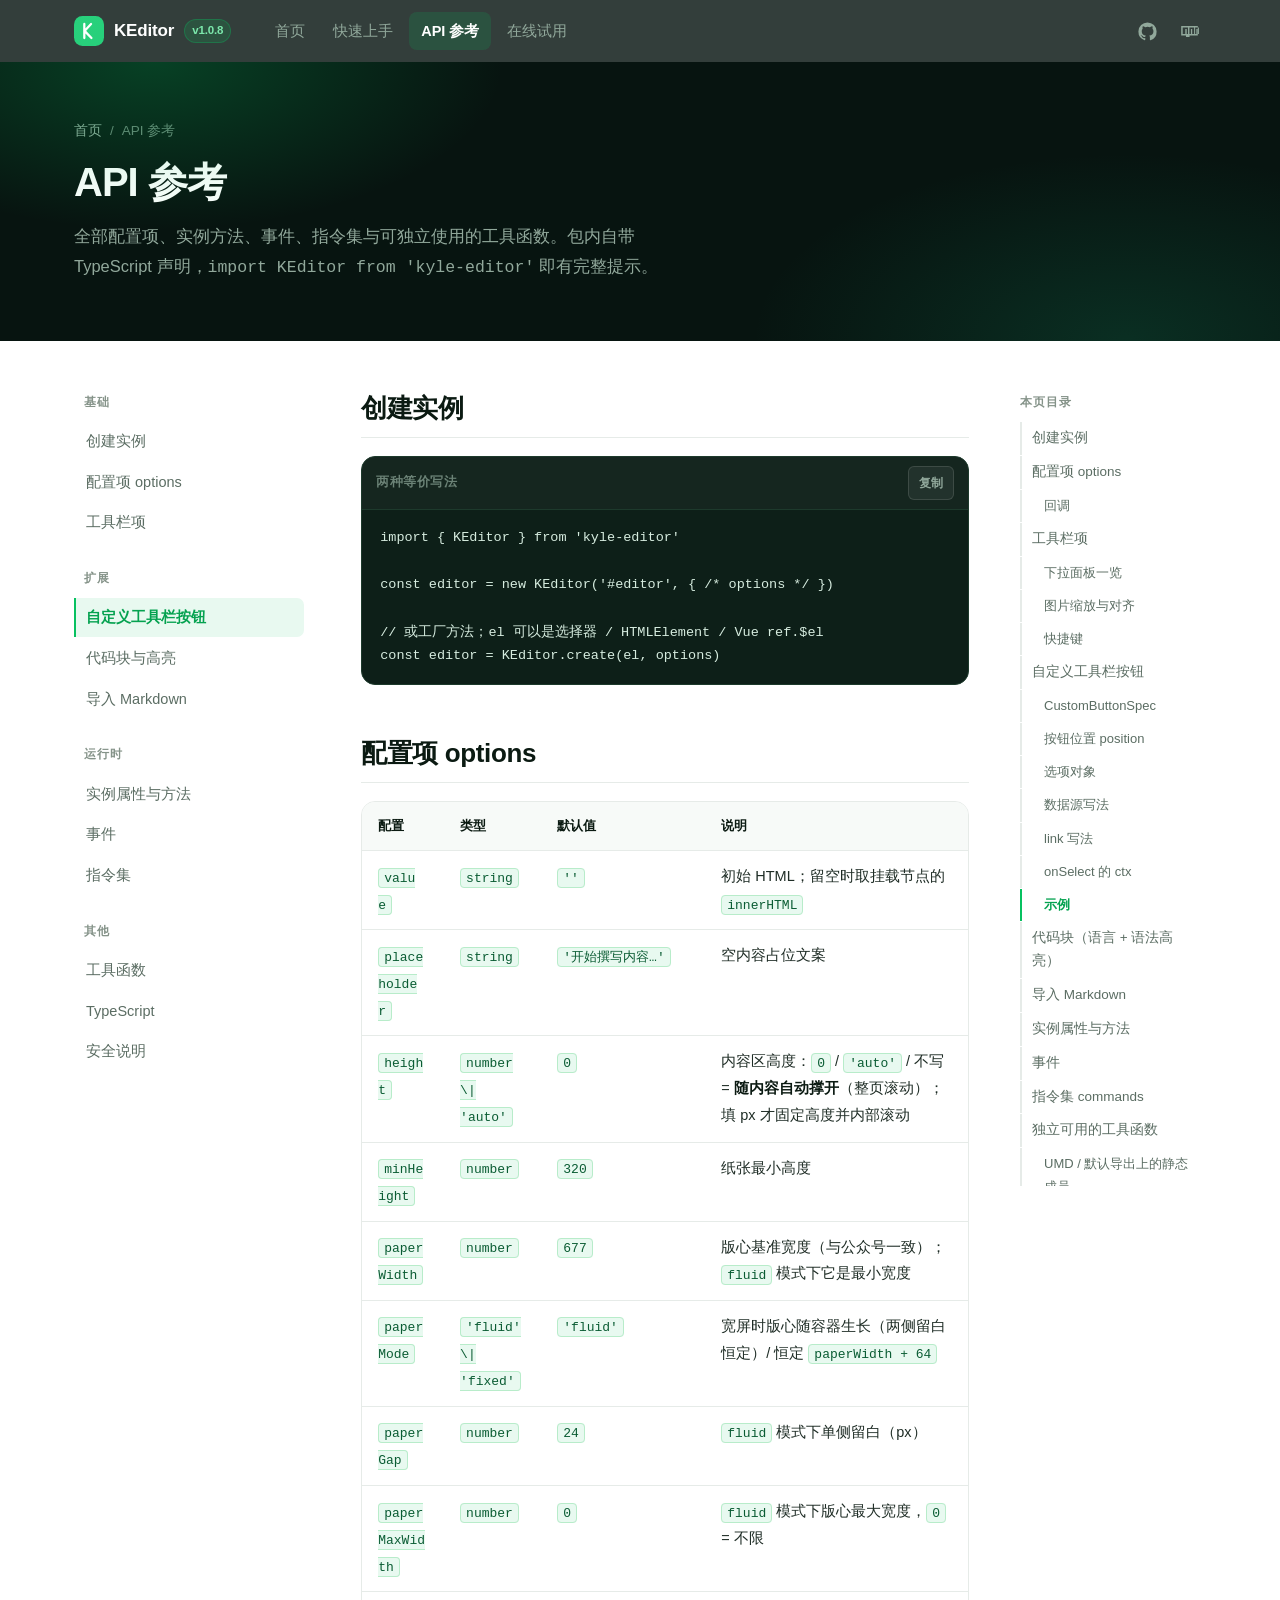
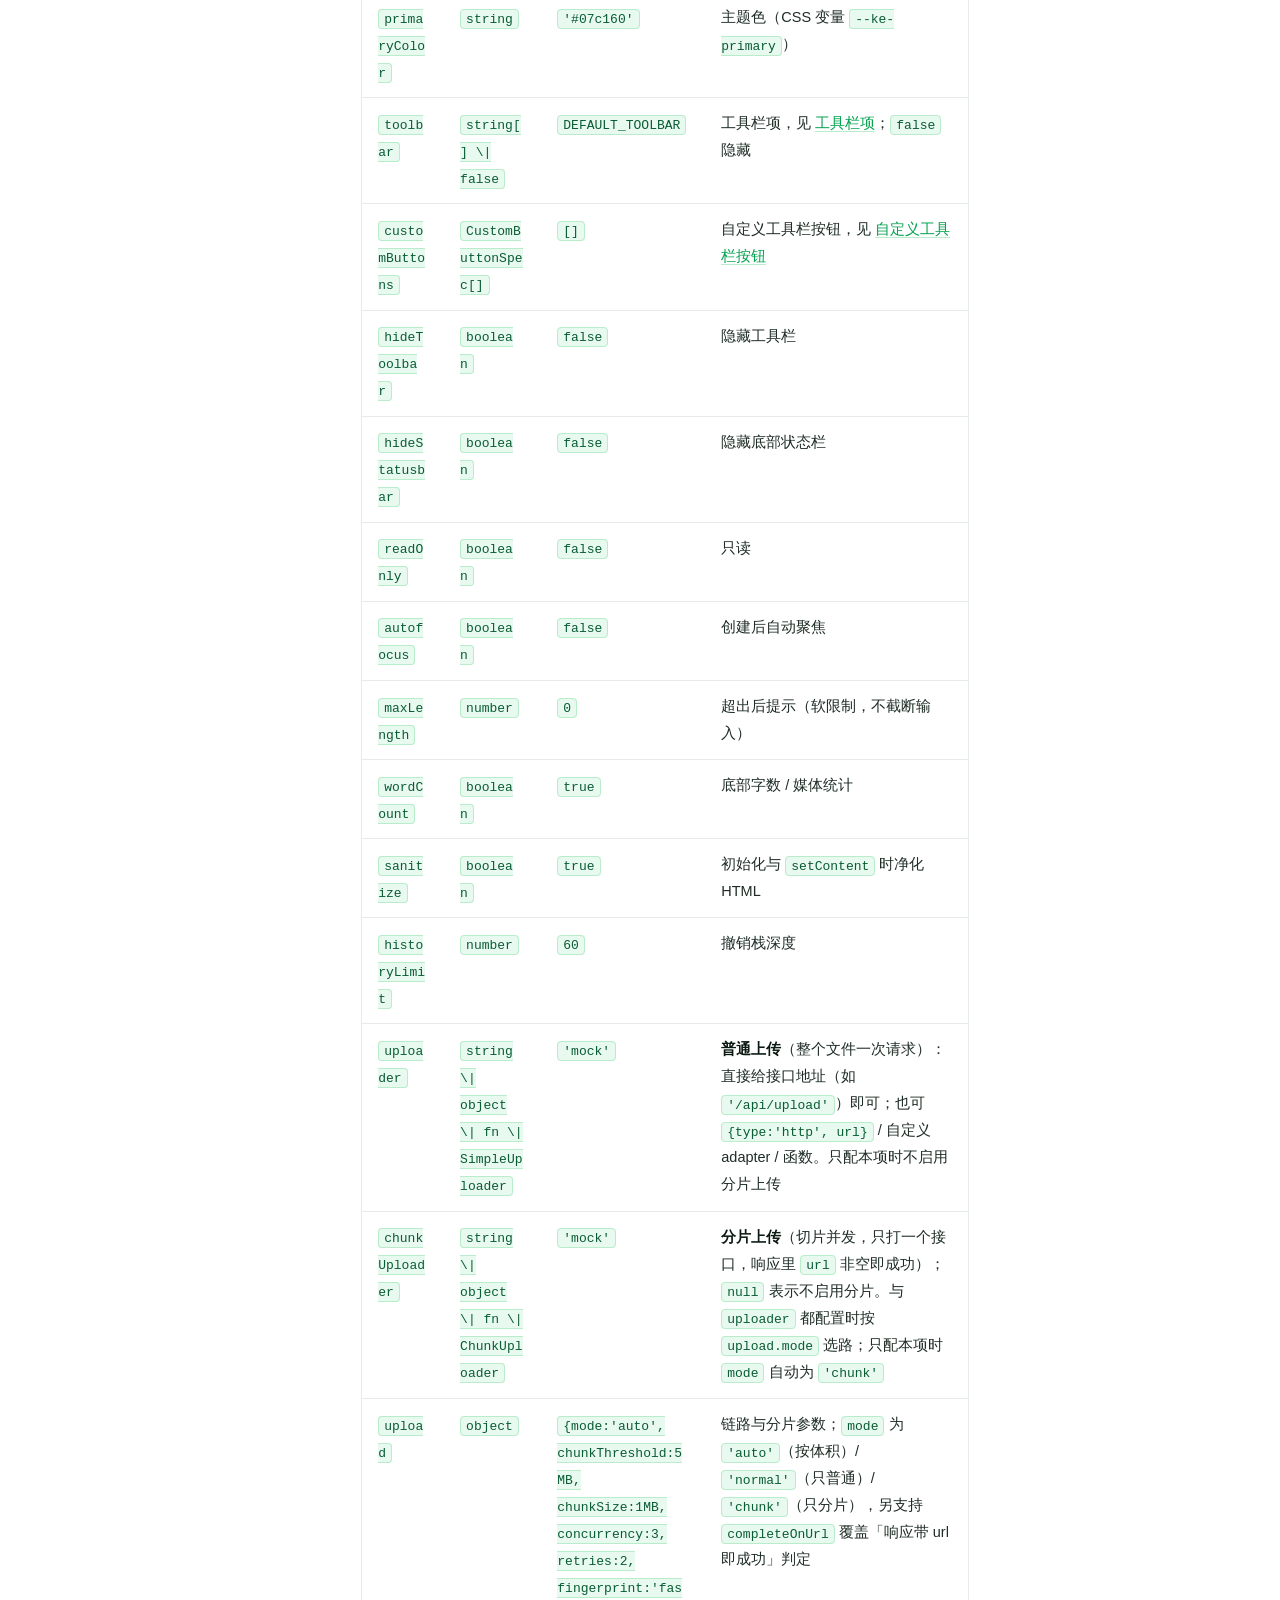
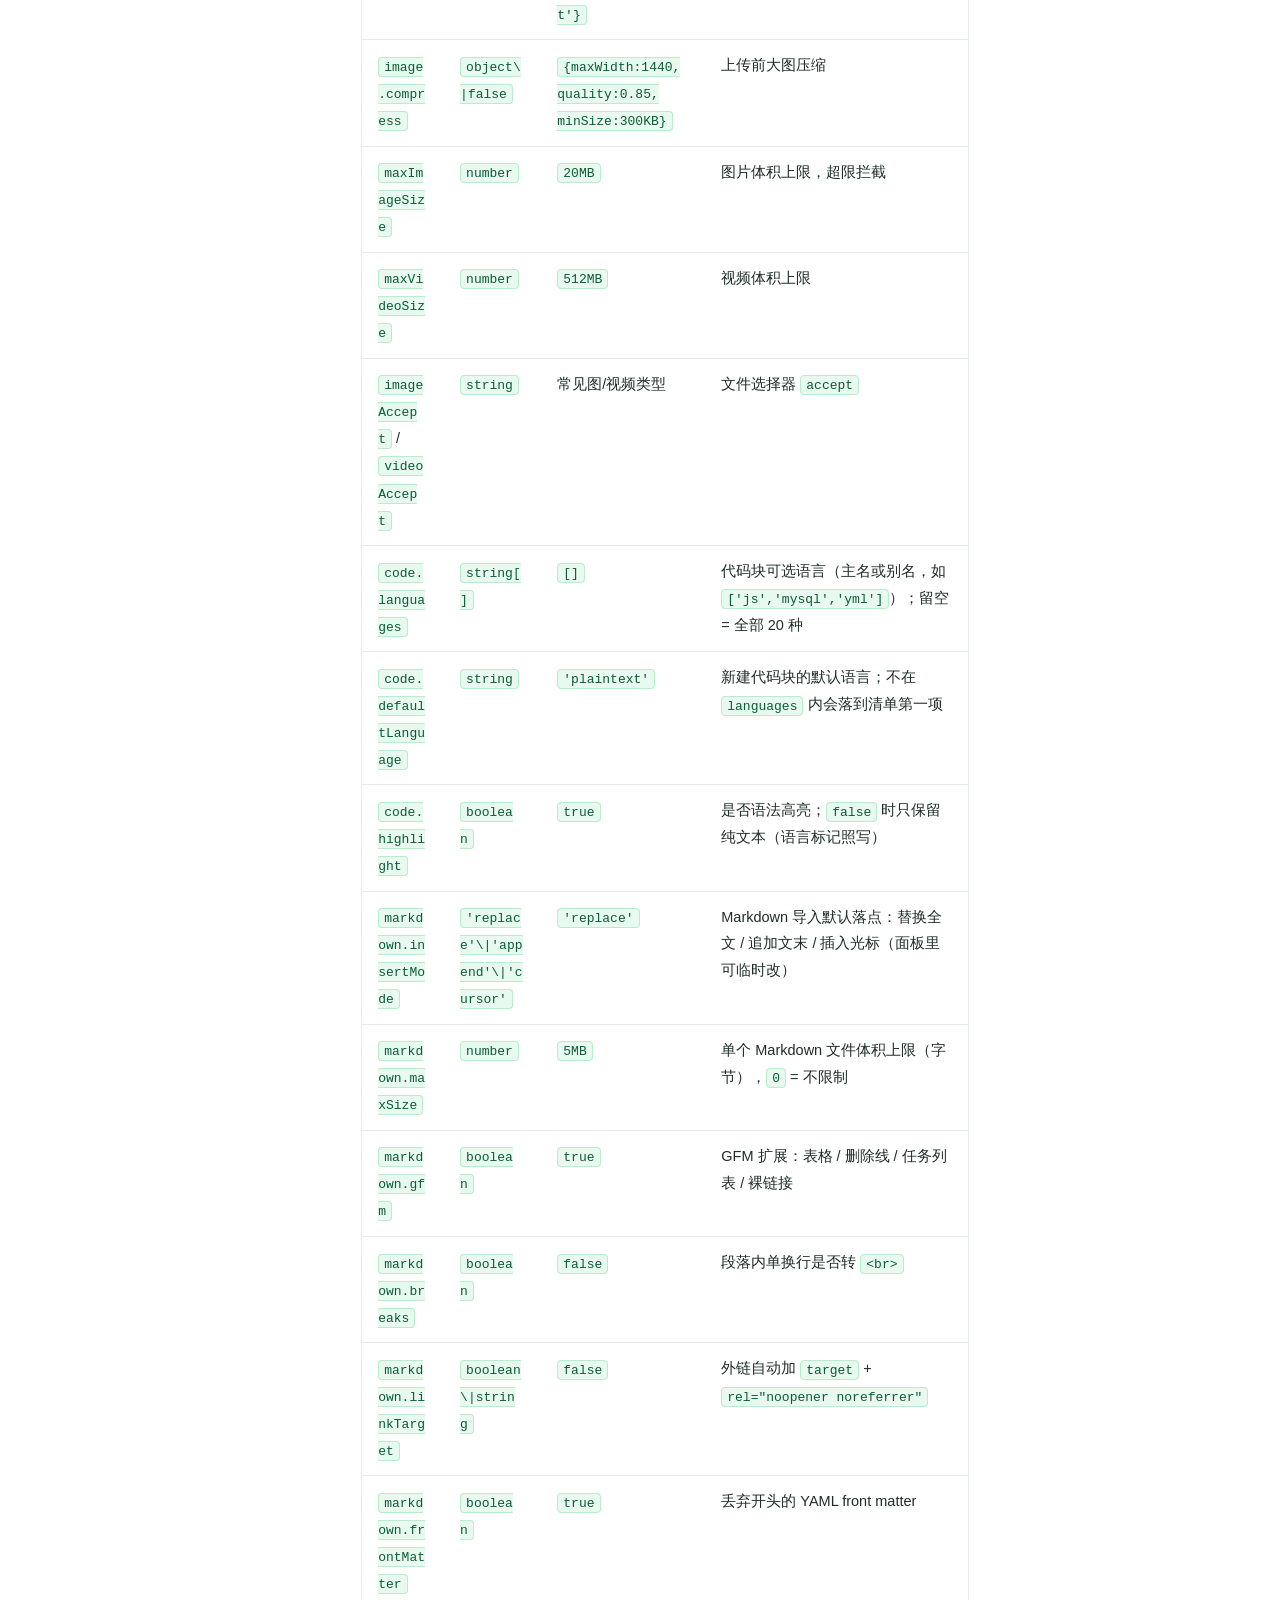
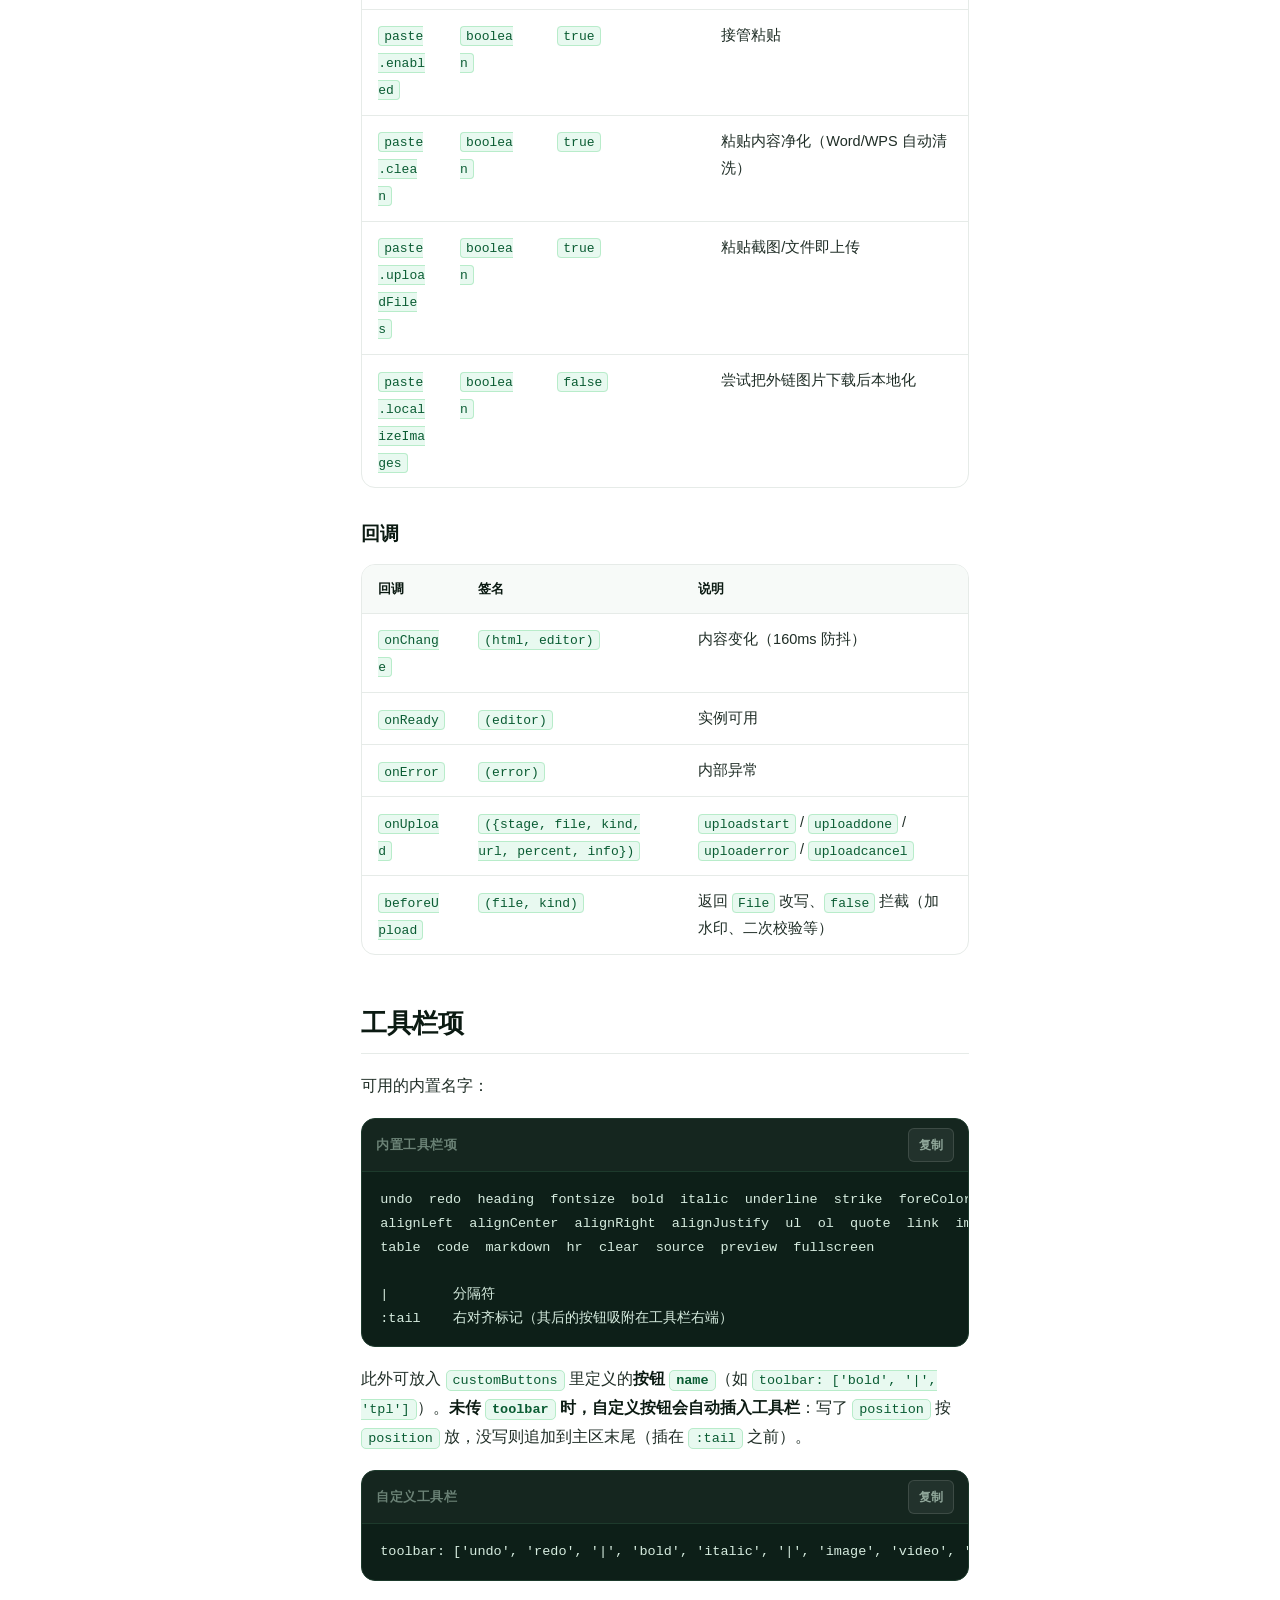
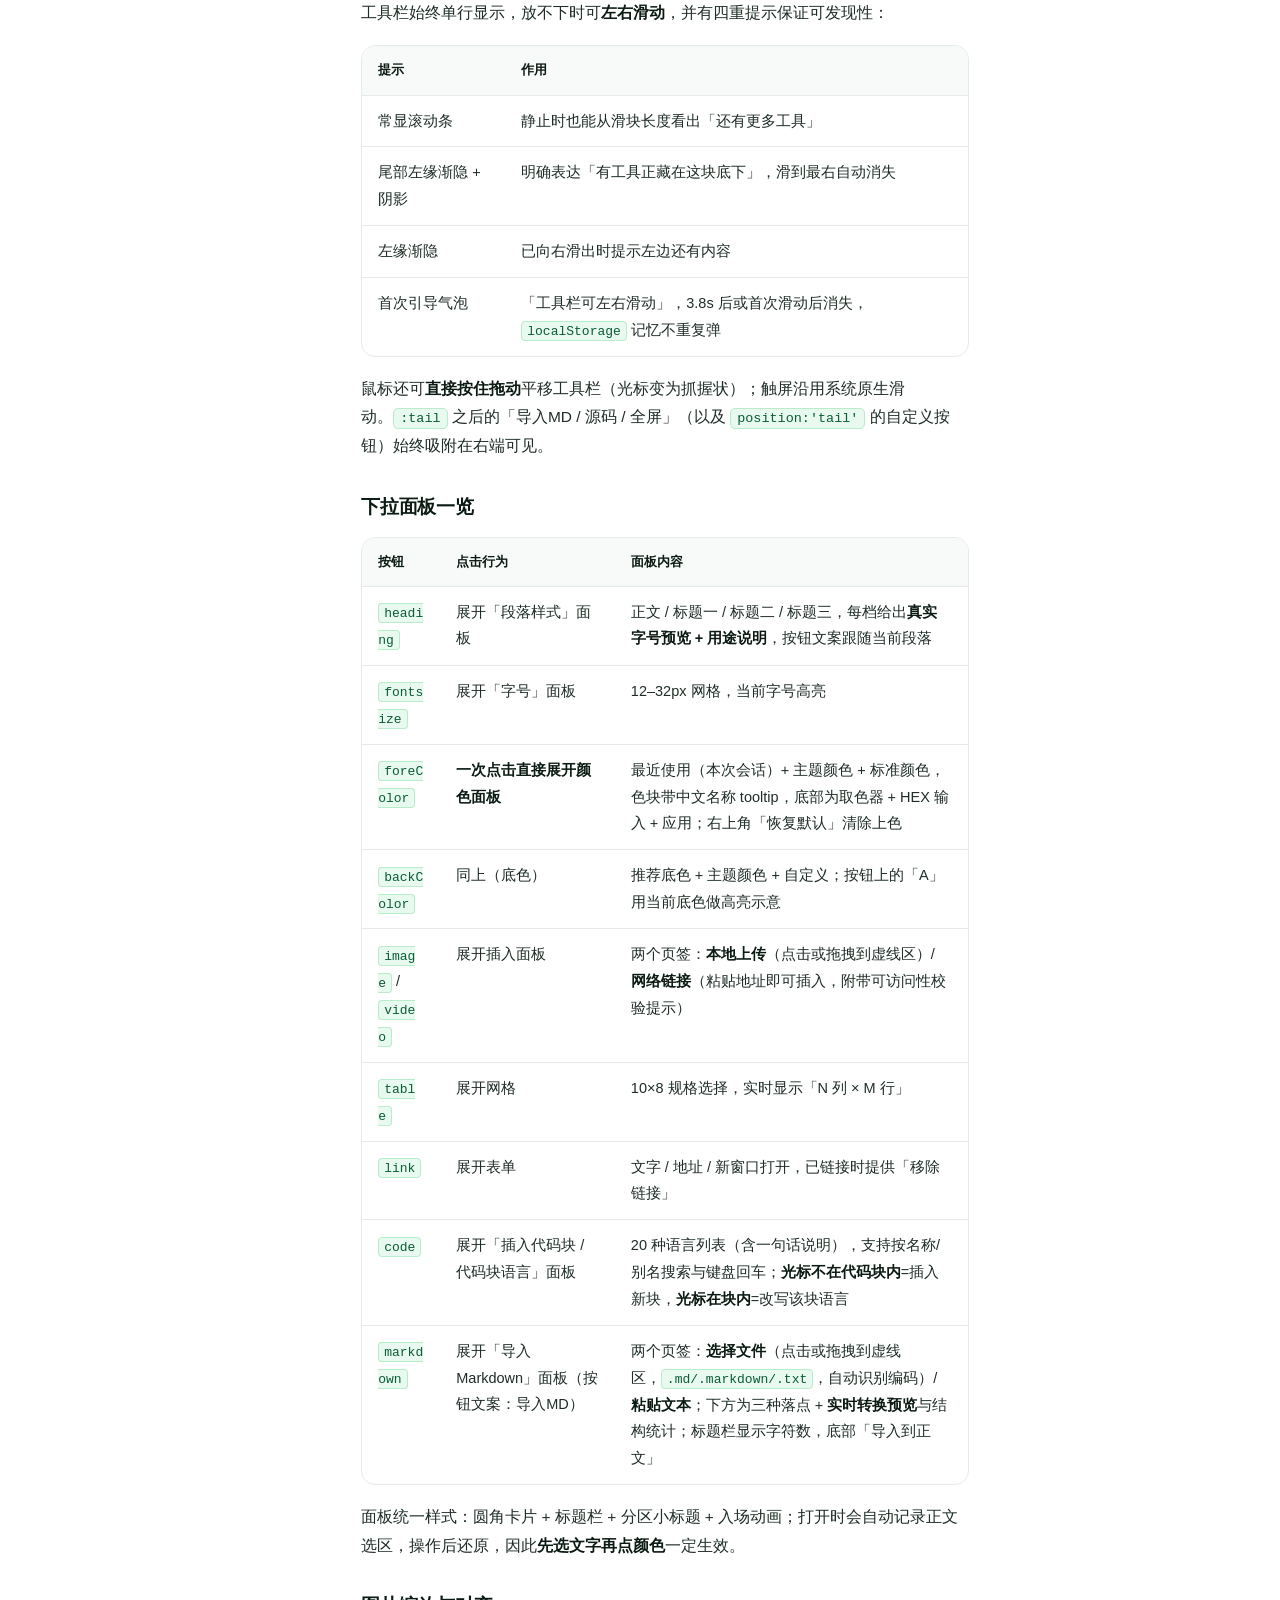
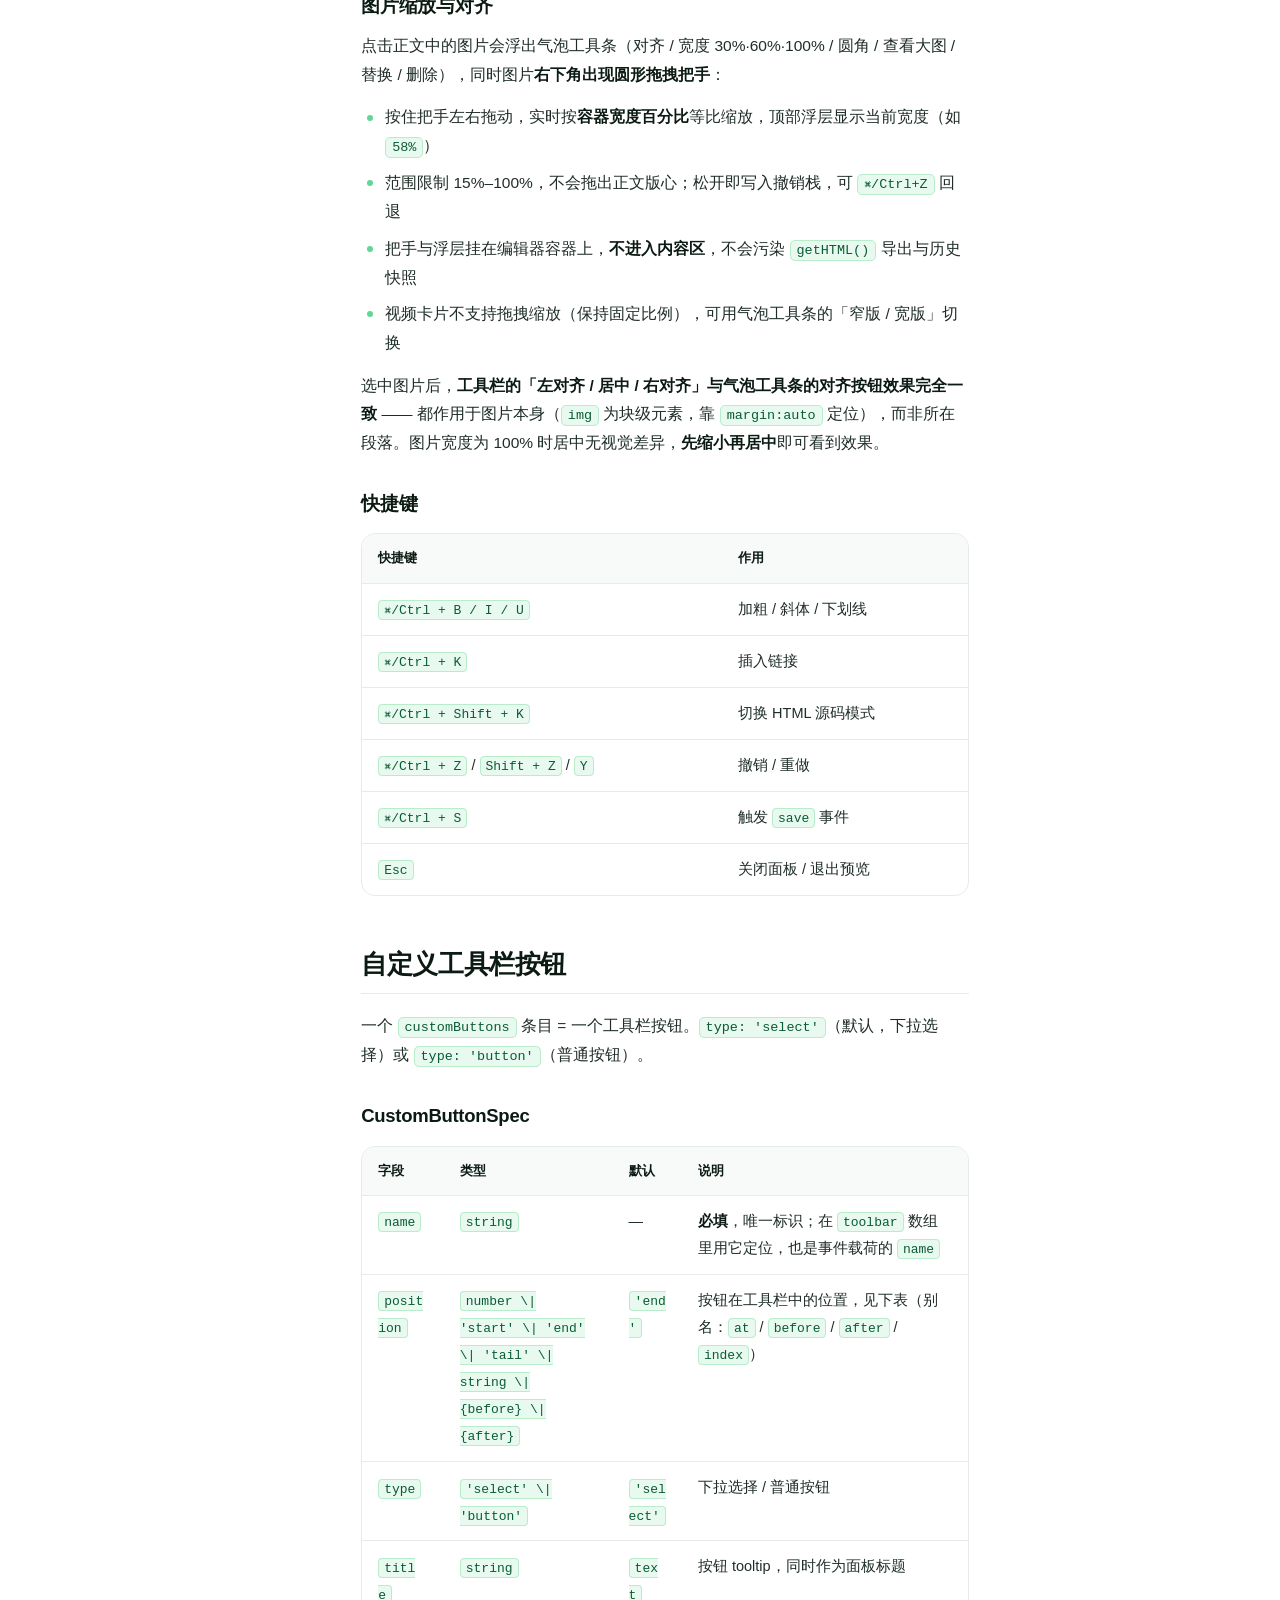
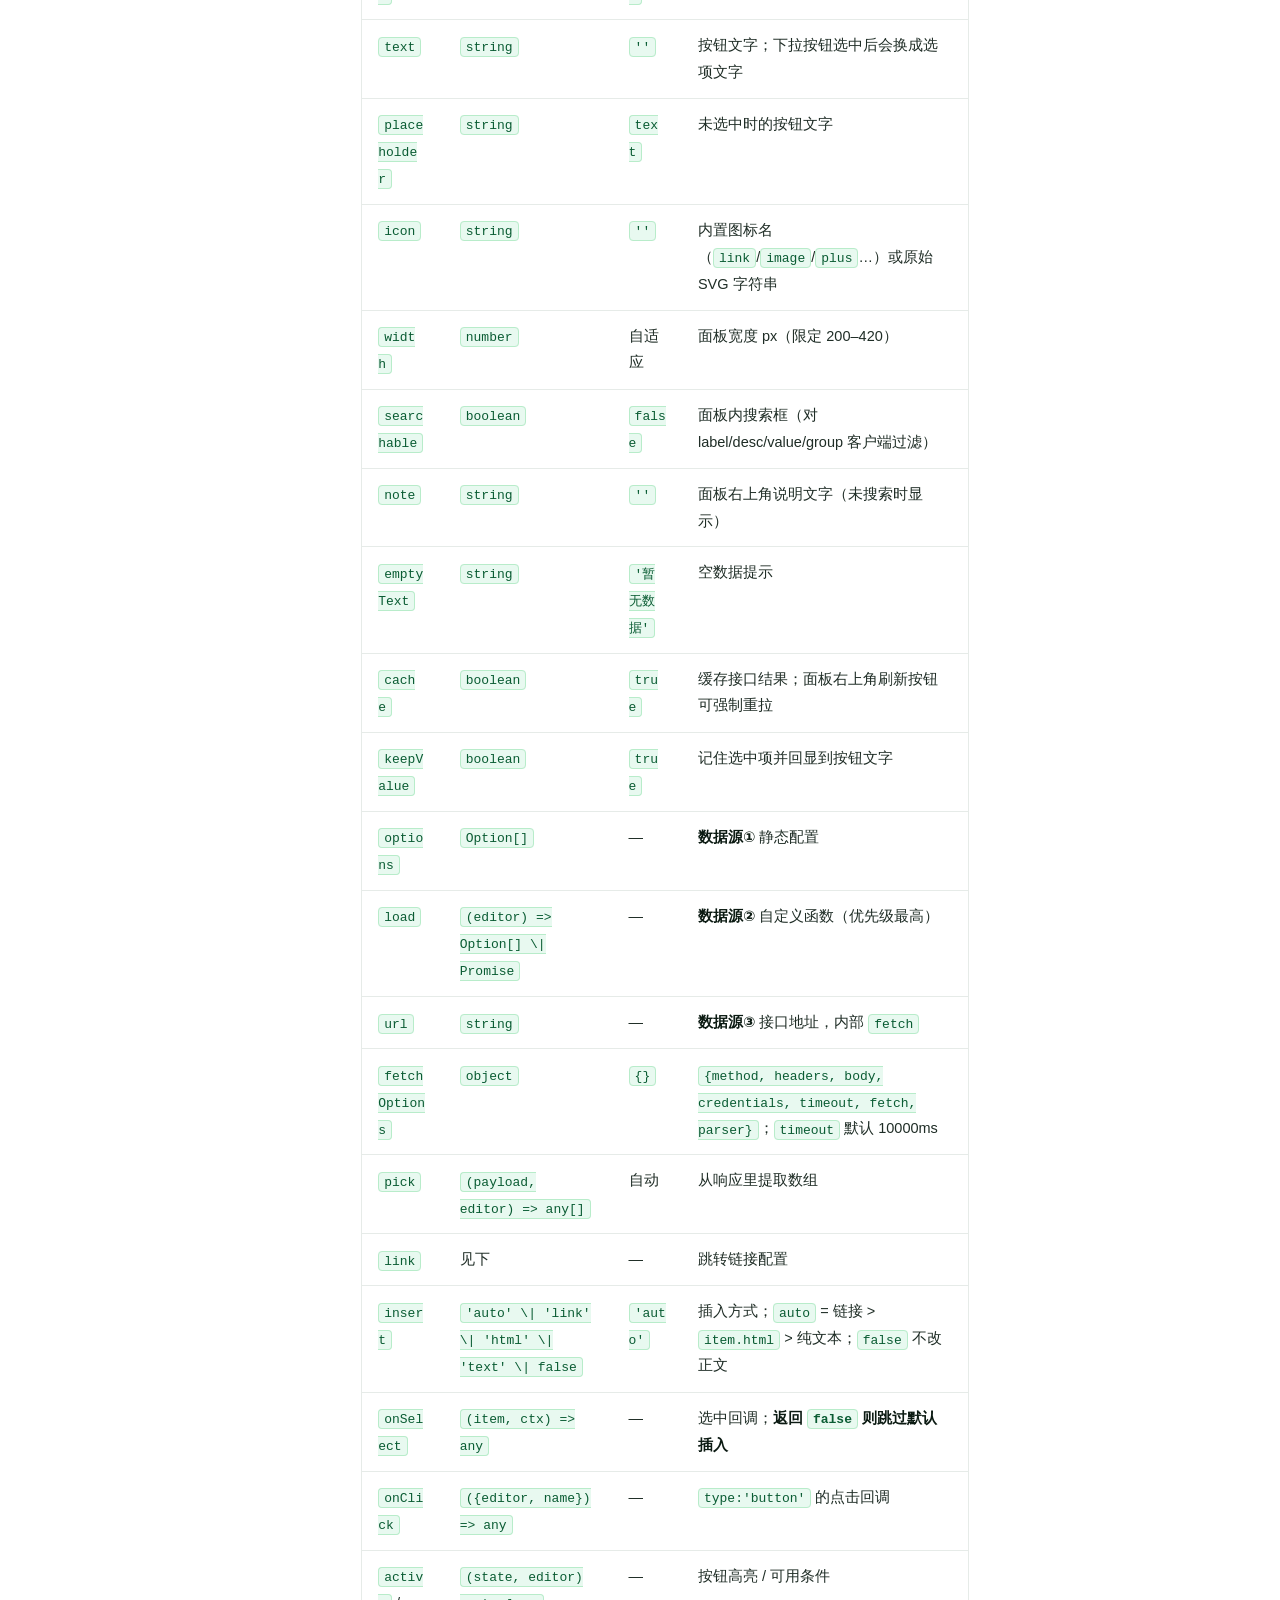
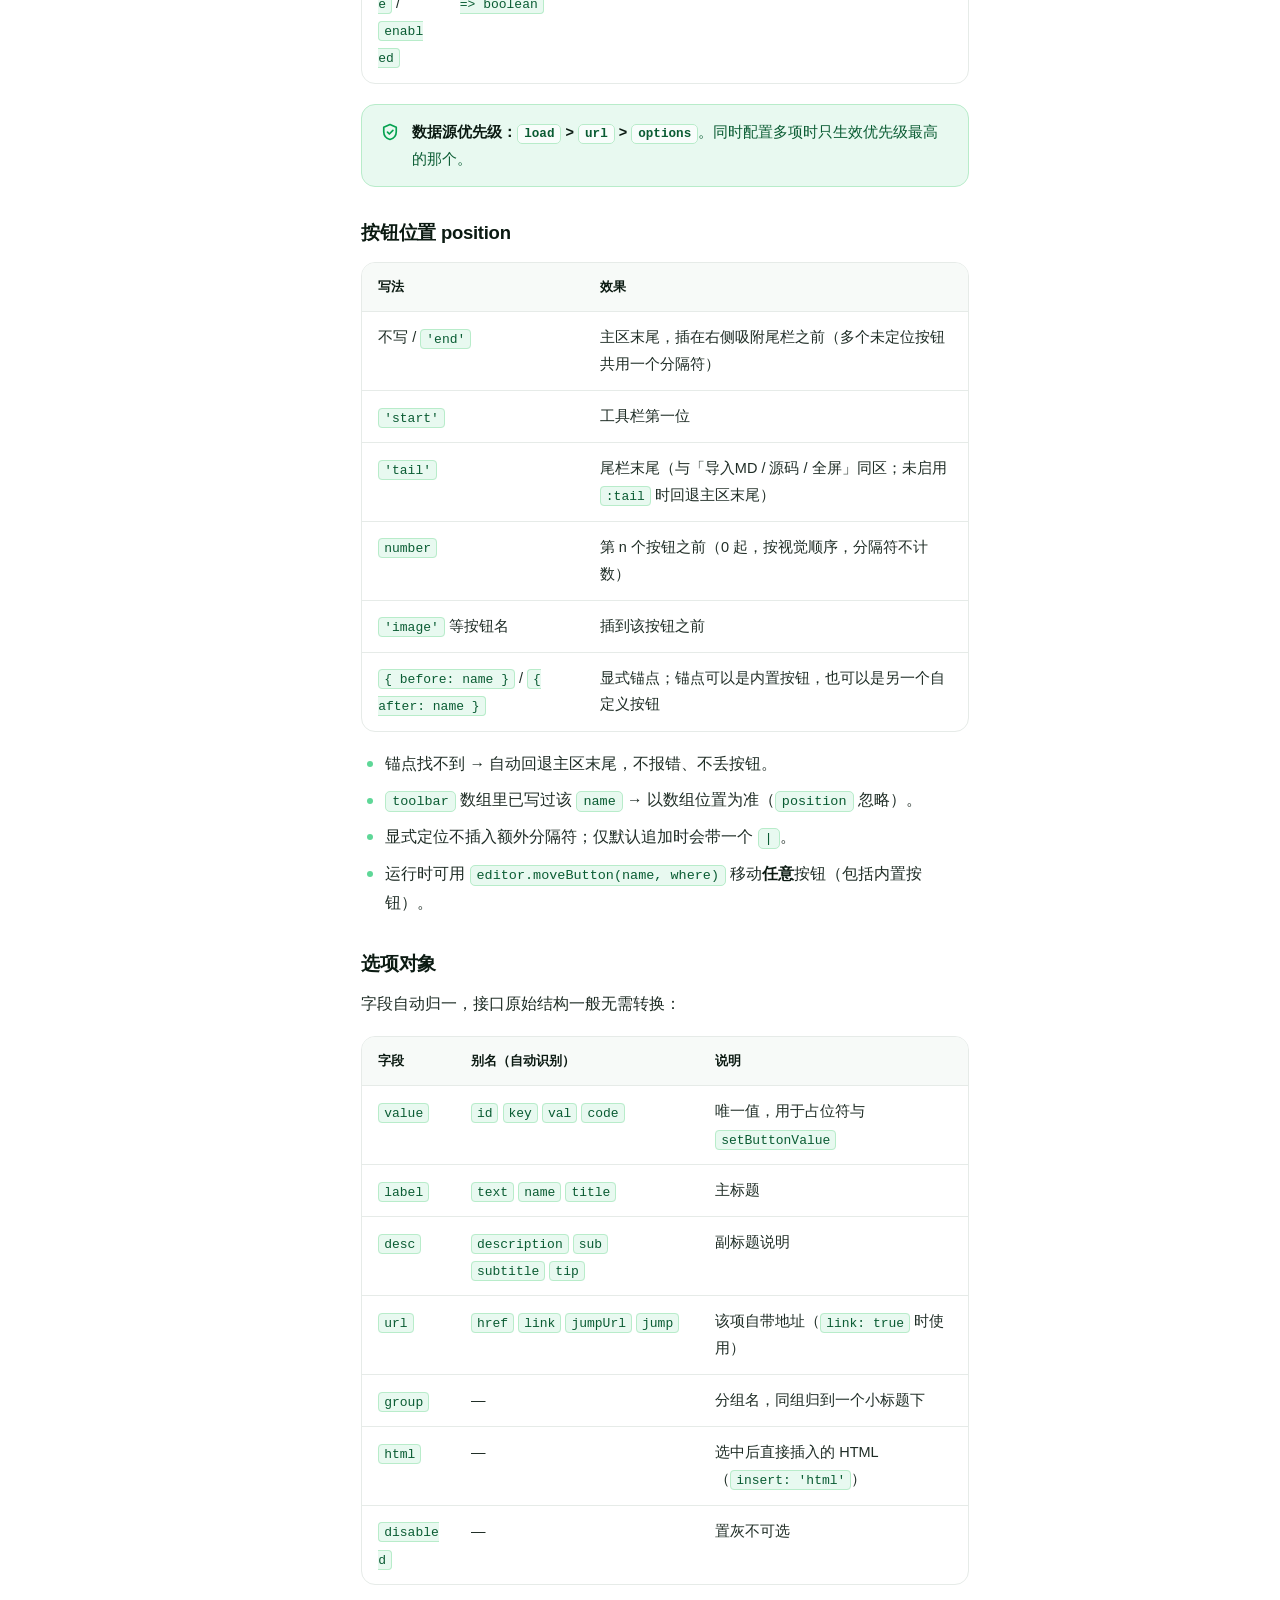
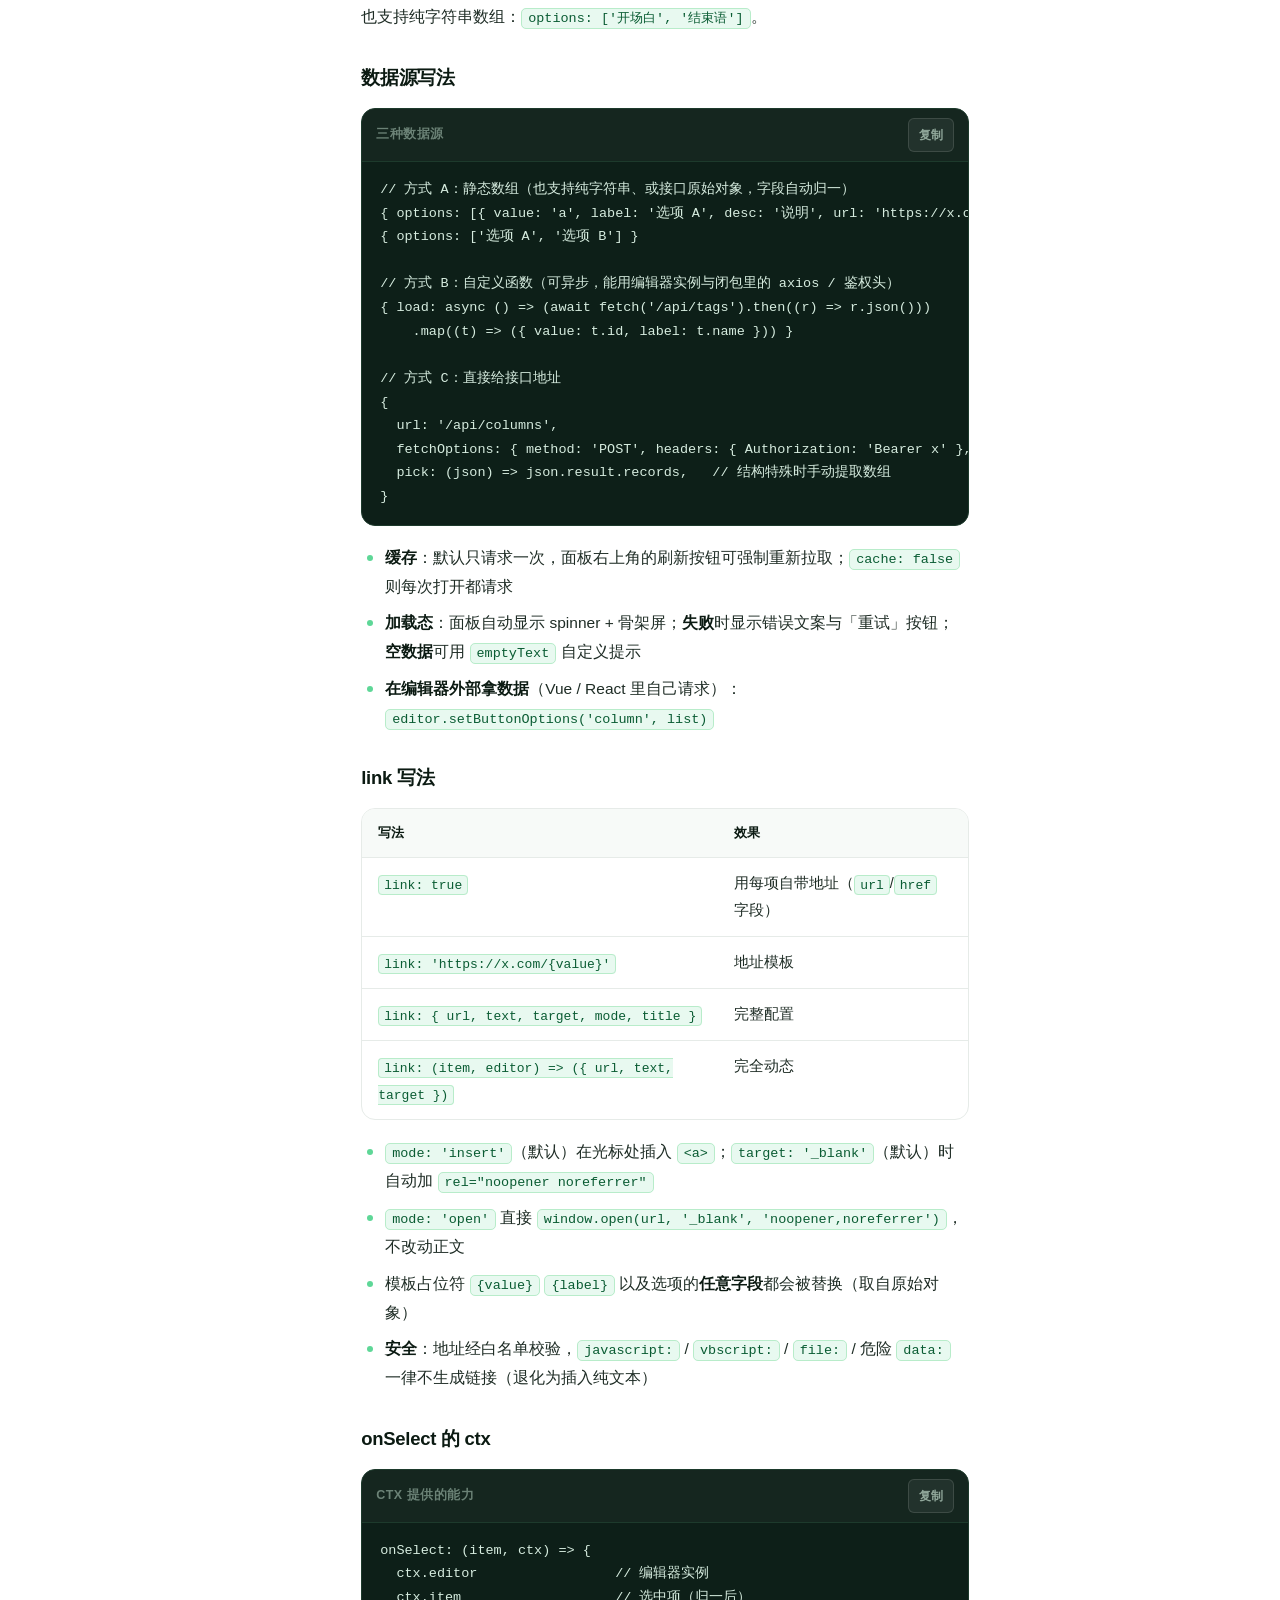
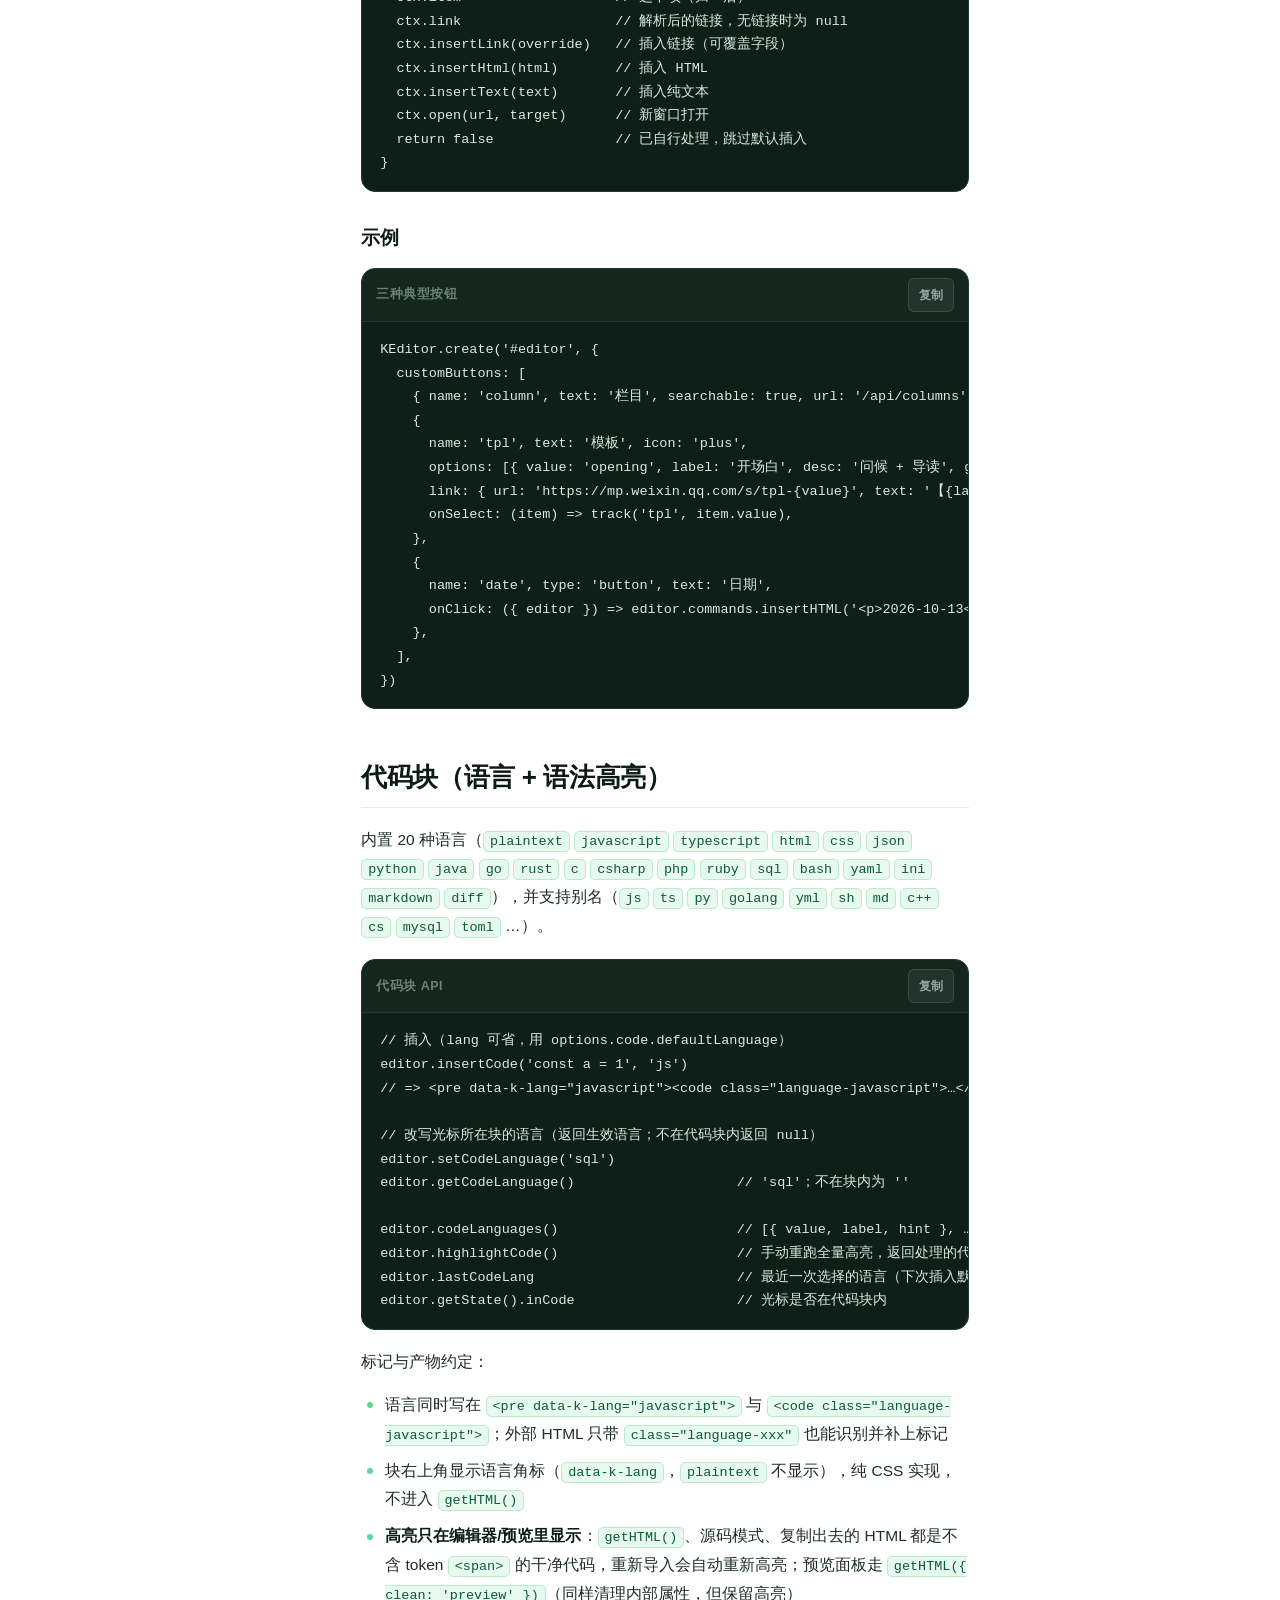
==== api.html @ e365fed3 "update" ====
<!DOCTYPE html>
<html lang="zh-CN">
<head>
<meta charset="UTF-8">
<meta name="viewport" content="width=device-width, initial-scale=1">
<title>API 参考 · KEditor</title>
<meta name="description" content="KEditor API 参考：全部配置项、自定义工具栏按钮、代码块与 Markdown API、实例方法与事件、指令集、可独立使用的工具函数与安全说明。">
<link rel="icon" href="data:image/svg+xml,%3Csvg xmlns='http://www.w3.org/2000/svg' viewBox='0 0 32 32'%3E%3Crect width='32' height='32' rx='8' fill='%2307c160'/%3E%3Ctext x='16' y='23' font-size='19' font-family='Helvetica,sans-serif' font-weight='700' fill='%23fff' text-anchor='middle'%3EK%3C/text%3E%3C/svg%3E">
<link rel="stylesheet" href="assets/css/base.css">
<link rel="stylesheet" href="assets/css/docs.css">
</head>
<body>

<header class="site-header">
  <div class="container site-header__inner">
    <a class="brand" href="index.html">
      <svg class="brand__logo" viewBox="0 0 32 32" aria-hidden="true">
        <defs>
          <linearGradient id="kg" x1="0" y1="0" x2="32" y2="32">
            <stop offset="0" stop-color="#28d17c"></stop>
            <stop offset="1" stop-color="#05a250"></stop>
          </linearGradient>
        </defs>
        <rect width="32" height="32" rx="9" fill="url(#kg)"></rect>
        <path d="M11 8.5v15M11 16.2l7.2-7.7M11 15.6l7.6 7.9" stroke="#fff" stroke-width="2.4" stroke-linecap="round" stroke-linejoin="round" fill="none"></path>
      </svg>
      KEditor
      <span class="brand__ver">v1.0.8</span>
    </a>

    <nav class="nav">
      <a class="nav__link" href="index.html">首页</a>
      <a class="nav__link" href="guide.html">快速上手</a>
      <a class="nav__link is-active" href="api.html">API 参考</a>
      <a class="nav__link" href="playground.html">在线试用</a>
    </nav>

    <div class="site-header__actions">
      <a class="icon-link" href="https://github.com/kyle-xiaoku/kyle-editor" target="_blank" rel="noopener noreferrer" title="GitHub" aria-label="GitHub">
        <svg viewBox="0 0 24 24" fill="currentColor" aria-hidden="true"><path d="M12 .5A11.5 11.5 0 0 0 .5 12a11.5 11.5 0 0 0 7.86 10.92c.58.1.79-.25.79-.56v-2c-3.2.7-3.88-1.37-3.88-1.37-.53-1.34-1.3-1.7-1.3-1.7-1.06-.72.08-.7.08-.7 1.17.08 1.79 1.2 1.79 1.2 1.04 1.79 2.73 1.27 3.4.97.1-.75.4-1.27.74-1.56-2.55-.29-5.24-1.28-5.24-5.7 0-1.26.45-2.29 1.19-3.1-.12-.29-.52-1.46.11-3.05 0 0 .97-.31 3.18 1.18a11 11 0 0 1 5.8 0c2.2-1.49 3.17-1.18 3.17-1.18.63 1.59.23 2.76.12 3.05.74.81 1.18 1.84 1.18 3.1 0 4.43-2.69 5.4-5.25 5.69.41.36.78 1.06.78 2.14v3.17c0 .31.21.67.8.56A11.5 11.5 0 0 0 23.5 12 11.5 11.5 0 0 0 12 .5Z"></path></svg>
      </a>
      <a class="icon-link" href="https://www.npmjs.com/package/kyle-editor" target="_blank" rel="noopener noreferrer" title="npm" aria-label="npm">
        <svg viewBox="0 0 24 24" fill="currentColor" aria-hidden="true"><path d="M1.5 5h21v12.2h-10.4V19H7.6v-1.8H1.5V5Zm1.9 1.9v8.4h3.3V8.8h1.8v6.5h1.6V6.9H3.4Zm8.5 0v8.4h1.9V8.8h1.6v6.5h2.4V6.9h-5.9Zm7.2 0v8.4h1.6V8.8h1.5v6.5h1.7V6.9h-4.8Z"></path></svg>
      </a>
      <button class="nav-toggle" type="button" aria-expanded="false" aria-controls="site-drawer" aria-label="打开菜单">
        <svg viewBox="0 0 24 24" fill="none" stroke="currentColor" stroke-width="2" stroke-linecap="round" aria-hidden="true"><path d="M4 7h16M4 12h16M4 17h16"></path></svg>
      </button>
    </div>
  </div>
</header>

<nav class="drawer" id="site-drawer" aria-label="移动端导航">
  <a class="drawer__link" href="index.html">首页</a>
  <a class="drawer__link" href="guide.html">快速上手</a>
  <a class="drawer__link is-active" href="api.html">API 参考</a>
  <a class="drawer__link" href="playground.html">在线试用</a>
  <a class="drawer__link" href="https://github.com/kyle-xiaoku/kyle-editor" target="_blank" rel="noopener noreferrer">GitHub</a>
</nav>

<section class="doc-hero">
  <div class="container doc-hero__inner">
    <div class="doc-hero__crumbs">
      <a href="index.html">首页</a>
      <span>/</span>
      <span>API 参考</span>
    </div>
    <h1>API 参考</h1>
    <p>全部配置项、实例方法、事件、指令集与可独立使用的工具函数。包内自带 TypeScript 声明，<code>import KEditor from 'kyle-editor'</code> 即有完整提示。</p>
  </div>
</section>

<div class="container">
  <div class="docs-layout docs-layout--with-outline">

    <aside class="doc-aside">
      <nav class="doc-nav" aria-label="文档目录">
        <div class="doc-nav__group">
          <div class="doc-nav__title">基础</div>
          <ul>
            <li><a href="#create">创建实例</a></li>
            <li><a href="#options">配置项 options</a></li>
            <li><a href="#toolbar">工具栏项</a></li>
          </ul>
        </div>
        <div class="doc-nav__group">
          <div class="doc-nav__title">扩展</div>
          <ul>
            <li><a href="#custom-buttons">自定义工具栏按钮</a></li>
            <li><a href="#code">代码块与高亮</a></li>
            <li><a href="#markdown">导入 Markdown</a></li>
          </ul>
        </div>
        <div class="doc-nav__group">
          <div class="doc-nav__title">运行时</div>
          <ul>
            <li><a href="#instance">实例属性与方法</a></li>
            <li><a href="#events">事件</a></li>
            <li><a href="#commands">指令集</a></li>
          </ul>
        </div>
        <div class="doc-nav__group">
          <div class="doc-nav__title">其他</div>
          <ul>
            <li><a href="#utils">工具函数</a></li>
            <li><a href="#typescript">TypeScript</a></li>
            <li><a href="#security">安全说明</a></li>
          </ul>
        </div>
      </nav>
    </aside>

    <div class="doc-aside__mobile"><nav id="doc-mobile-nav" aria-label="文档目录（移动端）"></nav></div>

    <article class="doc-body">

      <!-- ------------------------------------------------------------ -->
      <h2 id="create">创建实例</h2>

      <div class="code-block">
        <div class="code-block__head">
          <span>两种等价写法</span>
          <button class="copy-btn" type="button">复制</button>
        </div>
<pre><code>import { KEditor } from 'kyle-editor'

const editor = new KEditor('#editor', { /* options */ })

// 或工厂方法；el 可以是选择器 / HTMLElement / Vue ref.$el
const editor = KEditor.create(el, options)</code></pre>
      </div>

      <!-- ------------------------------------------------------------ -->
      <h2 id="options">配置项 options</h2>

      <div class="table-wrap">
        <table class="data">
          <thead>
            <tr><th>配置</th><th>类型</th><th>默认值</th><th>说明</th></tr>
          </thead>
          <tbody>
            <tr><td><code>value</code></td><td><code>string</code></td><td><code>''</code></td><td>初始 HTML；留空时取挂载节点的 <code>innerHTML</code></td></tr>
            <tr><td><code>placeholder</code></td><td><code>string</code></td><td><code>'开始撰写内容…'</code></td><td>空内容占位文案</td></tr>
            <tr><td><code>height</code></td><td><code>number \| 'auto'</code></td><td><code>0</code></td><td>内容区高度：<code>0</code> / <code>'auto'</code> / 不写 = <strong>随内容自动撑开</strong>（整页滚动）；填 px 才固定高度并内部滚动</td></tr>
            <tr><td><code>minHeight</code></td><td><code>number</code></td><td><code>320</code></td><td>纸张最小高度</td></tr>
            <tr><td><code>paperWidth</code></td><td><code>number</code></td><td><code>677</code></td><td>版心基准宽度（与公众号一致）；<code>fluid</code> 模式下它是最小宽度</td></tr>
            <tr><td><code>paperMode</code></td><td><code>'fluid' \| 'fixed'</code></td><td><code>'fluid'</code></td><td>宽屏时版心随容器生长（两侧留白恒定）/ 恒定 <code>paperWidth + 64</code></td></tr>
            <tr><td><code>paperGap</code></td><td><code>number</code></td><td><code>24</code></td><td><code>fluid</code> 模式下单侧留白（px）</td></tr>
            <tr><td><code>paperMaxWidth</code></td><td><code>number</code></td><td><code>0</code></td><td><code>fluid</code> 模式下版心最大宽度，<code>0</code> = 不限</td></tr>
            <tr><td><code>primaryColor</code></td><td><code>string</code></td><td><code>'#07c160'</code></td><td>主题色（CSS 变量 <code>--ke-primary</code>）</td></tr>
            <tr><td><code>toolbar</code></td><td><code>string[] \| false</code></td><td><code>DEFAULT_TOOLBAR</code></td><td>工具栏项，见 <a href="#toolbar">工具栏项</a>；<code>false</code> 隐藏</td></tr>
            <tr><td><code>customButtons</code></td><td><code>CustomButtonSpec[]</code></td><td><code>[]</code></td><td>自定义工具栏按钮，见 <a href="#custom-buttons">自定义工具栏按钮</a></td></tr>
            <tr><td><code>hideToolbar</code></td><td><code>boolean</code></td><td><code>false</code></td><td>隐藏工具栏</td></tr>
            <tr><td><code>hideStatusbar</code></td><td><code>boolean</code></td><td><code>false</code></td><td>隐藏底部状态栏</td></tr>
            <tr><td><code>readOnly</code></td><td><code>boolean</code></td><td><code>false</code></td><td>只读</td></tr>
            <tr><td><code>autofocus</code></td><td><code>boolean</code></td><td><code>false</code></td><td>创建后自动聚焦</td></tr>
            <tr><td><code>maxLength</code></td><td><code>number</code></td><td><code>0</code></td><td>超出后提示（软限制，不截断输入）</td></tr>
            <tr><td><code>wordCount</code></td><td><code>boolean</code></td><td><code>true</code></td><td>底部字数 / 媒体统计</td></tr>
            <tr><td><code>sanitize</code></td><td><code>boolean</code></td><td><code>true</code></td><td>初始化与 <code>setContent</code> 时净化 HTML</td></tr>
            <tr><td><code>historyLimit</code></td><td><code>number</code></td><td><code>60</code></td><td>撤销栈深度</td></tr>
            <tr>
              <td><code>uploader</code></td>
              <td><code>string \| object \| fn \| SimpleUploader</code></td>
              <td><code>'mock'</code></td>
              <td><strong>普通上传</strong>（整个文件一次请求）：直接给接口地址（如 <code>'/api/upload'</code>）即可；也可 <code>{type:'http', url}</code> / 自定义 adapter / 函数。只配本项时不启用分片上传</td>
            </tr>
            <tr>
              <td><code>chunkUploader</code></td>
              <td><code>string \| object \| fn \| ChunkUploader</code></td>
              <td><code>'mock'</code></td>
              <td><strong>分片上传</strong>（切片并发，只打一个接口，响应里 <code>url</code> 非空即成功）；<code>null</code> 表示不启用分片。与 <code>uploader</code> 都配置时按 <code>upload.mode</code> 选路；只配本项时 <code>mode</code> 自动为 <code>'chunk'</code></td>
            </tr>
            <tr>
              <td><code>upload</code></td>
              <td><code>object</code></td>
              <td><code>{mode:'auto', chunkThreshold:5MB, chunkSize:1MB, concurrency:3, retries:2, fingerprint:'fast'}</code></td>
              <td>链路与分片参数；<code>mode</code> 为 <code>'auto'</code>（按体积）/ <code>'normal'</code>（只普通）/ <code>'chunk'</code>（只分片），另支持 <code>completeOnUrl</code> 覆盖「响应带 url 即成功」判定</td>
            </tr>
            <tr><td><code>image.compress</code></td><td><code>object\|false</code></td><td><code>{maxWidth:1440, quality:0.85, minSize:300KB}</code></td><td>上传前大图压缩</td></tr>
            <tr><td><code>maxImageSize</code></td><td><code>number</code></td><td><code>20MB</code></td><td>图片体积上限，超限拦截</td></tr>
            <tr><td><code>maxVideoSize</code></td><td><code>number</code></td><td><code>512MB</code></td><td>视频体积上限</td></tr>
            <tr><td><code>imageAccept</code> / <code>videoAccept</code></td><td><code>string</code></td><td>常见图/视频类型</td><td>文件选择器 <code>accept</code></td></tr>
            <tr><td><code>code.languages</code></td><td><code>string[]</code></td><td><code>[]</code></td><td>代码块可选语言（主名或别名，如 <code>['js','mysql','yml']</code>）；留空 = 全部 20 种</td></tr>
            <tr><td><code>code.defaultLanguage</code></td><td><code>string</code></td><td><code>'plaintext'</code></td><td>新建代码块的默认语言；不在 <code>languages</code> 内会落到清单第一项</td></tr>
            <tr><td><code>code.highlight</code></td><td><code>boolean</code></td><td><code>true</code></td><td>是否语法高亮；<code>false</code> 时只保留纯文本（语言标记照写）</td></tr>
            <tr><td><code>markdown.insertMode</code></td><td><code>'replace'\|'append'\|'cursor'</code></td><td><code>'replace'</code></td><td>Markdown 导入默认落点：替换全文 / 追加文末 / 插入光标（面板里可临时改）</td></tr>
            <tr><td><code>markdown.maxSize</code></td><td><code>number</code></td><td><code>5MB</code></td><td>单个 Markdown 文件体积上限（字节），<code>0</code> = 不限制</td></tr>
            <tr><td><code>markdown.gfm</code></td><td><code>boolean</code></td><td><code>true</code></td><td>GFM 扩展：表格 / 删除线 / 任务列表 / 裸链接</td></tr>
            <tr><td><code>markdown.breaks</code></td><td><code>boolean</code></td><td><code>false</code></td><td>段落内单换行是否转 <code>&lt;br&gt;</code></td></tr>
            <tr><td><code>markdown.linkTarget</code></td><td><code>boolean\|string</code></td><td><code>false</code></td><td>外链自动加 <code>target</code> + <code>rel="noopener noreferrer"</code></td></tr>
            <tr><td><code>markdown.frontMatter</code></td><td><code>boolean</code></td><td><code>true</code></td><td>丢弃开头的 YAML front matter</td></tr>
            <tr><td><code>paste.enabled</code></td><td><code>boolean</code></td><td><code>true</code></td><td>接管粘贴</td></tr>
            <tr><td><code>paste.clean</code></td><td><code>boolean</code></td><td><code>true</code></td><td>粘贴内容净化（Word/WPS 自动清洗）</td></tr>
            <tr><td><code>paste.uploadFiles</code></td><td><code>boolean</code></td><td><code>true</code></td><td>粘贴截图/文件即上传</td></tr>
            <tr><td><code>paste.localizeImages</code></td><td><code>boolean</code></td><td><code>false</code></td><td>尝试把外链图片下载后本地化</td></tr>
          </tbody>
        </table>
      </div>

      <h3>回调</h3>

      <div class="table-wrap">
        <table class="data">
          <thead>
            <tr><th>回调</th><th>签名</th><th>说明</th></tr>
          </thead>
          <tbody>
            <tr><td><code>onChange</code></td><td><code>(html, editor)</code></td><td>内容变化（160ms 防抖）</td></tr>
            <tr><td><code>onReady</code></td><td><code>(editor)</code></td><td>实例可用</td></tr>
            <tr><td><code>onError</code></td><td><code>(error)</code></td><td>内部异常</td></tr>
            <tr><td><code>onUpload</code></td><td><code>({stage, file, kind, url, percent, info})</code></td><td><code>uploadstart</code> / <code>uploaddone</code> / <code>uploaderror</code> / <code>uploadcancel</code></td></tr>
            <tr><td><code>beforeUpload</code></td><td><code>(file, kind)</code></td><td>返回 <code>File</code> 改写、<code>false</code> 拦截（加水印、二次校验等）</td></tr>
          </tbody>
        </table>
      </div>

      <!-- ------------------------------------------------------------ -->
      <h2 id="toolbar">工具栏项</h2>

      <p>可用的内置名字：</p>

      <div class="code-block">
        <div class="code-block__head">
          <span>内置工具栏项</span>
          <button class="copy-btn" type="button">复制</button>
        </div>
<pre><code>undo  redo  heading  fontsize  bold  italic  underline  strike  foreColor  backColor
alignLeft  alignCenter  alignRight  alignJustify  ul  ol  quote  link  image  video
table  code  markdown  hr  clear  source  preview  fullscreen

|        分隔符
:tail    右对齐标记（其后的按钮吸附在工具栏右端）</code></pre>
      </div>

      <p>此外可放入 <code>customButtons</code> 里定义的<strong>按钮 <code>name</code></strong>（如 <code>toolbar: ['bold', '|', 'tpl']</code>）。<strong>未传 <code>toolbar</code> 时，自定义按钮会自动插入工具栏</strong>：写了 <code>position</code> 按 <code>position</code> 放，没写则追加到主区末尾（插在 <code>:tail</code> 之前）。</p>

      <div class="code-block">
        <div class="code-block__head">
          <span>自定义工具栏</span>
          <button class="copy-btn" type="button">复制</button>
        </div>
<pre><code>toolbar: ['undo', 'redo', '|', 'bold', 'italic', '|', 'image', 'video', ':tail', 'source']</code></pre>
      </div>

      <p>工具栏始终单行显示，放不下时可<strong>左右滑动</strong>，并有四重提示保证可发现性：</p>

      <div class="table-wrap">
        <table class="data">
          <thead>
            <tr><th>提示</th><th>作用</th></tr>
          </thead>
          <tbody>
            <tr><td>常显滚动条</td><td>静止时也能从滑块长度看出「还有更多工具」</td></tr>
            <tr><td>尾部左缘渐隐 + 阴影</td><td>明确表达「有工具正藏在这块底下」，滑到最右自动消失</td></tr>
            <tr><td>左缘渐隐</td><td>已向右滑出时提示左边还有内容</td></tr>
            <tr><td>首次引导气泡</td><td>「工具栏可左右滑动」，3.8s 后或首次滑动后消失，<code>localStorage</code> 记忆不重复弹</td></tr>
          </tbody>
        </table>
      </div>

      <p>鼠标还可<strong>直接按住拖动</strong>平移工具栏（光标变为抓握状）；触屏沿用系统原生滑动。<code>:tail</code> 之后的「导入MD / 源码 / 全屏」（以及 <code>position:'tail'</code> 的自定义按钮）始终吸附在右端可见。</p>

      <h3>下拉面板一览</h3>

      <div class="table-wrap">
        <table class="data">
          <thead>
            <tr><th>按钮</th><th>点击行为</th><th>面板内容</th></tr>
          </thead>
          <tbody>
            <tr><td><code>heading</code></td><td>展开「段落样式」面板</td><td>正文 / 标题一 / 标题二 / 标题三，每档给出<strong>真实字号预览 + 用途说明</strong>，按钮文案跟随当前段落</td></tr>
            <tr><td><code>fontsize</code></td><td>展开「字号」面板</td><td>12–32px 网格，当前字号高亮</td></tr>
            <tr><td><code>foreColor</code></td><td><strong>一次点击直接展开颜色面板</strong></td><td>最近使用（本次会话）+ 主题颜色 + 标准颜色，色块带中文名称 tooltip，底部为取色器 + HEX 输入 + 应用；右上角「恢复默认」清除上色</td></tr>
            <tr><td><code>backColor</code></td><td>同上（底色）</td><td>推荐底色 + 主题颜色 + 自定义；按钮上的「A」用当前底色做高亮示意</td></tr>
            <tr><td><code>image</code> / <code>video</code></td><td>展开插入面板</td><td>两个页签：<strong>本地上传</strong>（点击或拖拽到虚线区）/ <strong>网络链接</strong>（粘贴地址即可插入，附带可访问性校验提示）</td></tr>
            <tr><td><code>table</code></td><td>展开网格</td><td>10×8 规格选择，实时显示「N 列 × M 行」</td></tr>
            <tr><td><code>link</code></td><td>展开表单</td><td>文字 / 地址 / 新窗口打开，已链接时提供「移除链接」</td></tr>
            <tr><td><code>code</code></td><td>展开「插入代码块 / 代码块语言」面板</td><td>20 种语言列表（含一句话说明），支持按名称/别名搜索与键盘回车；<strong>光标不在代码块内</strong>=插入新块，<strong>光标在块内</strong>=改写该块语言</td></tr>
            <tr><td><code>markdown</code></td><td>展开「导入 Markdown」面板（按钮文案：导入MD）</td><td>两个页签：<strong>选择文件</strong>（点击或拖拽到虚线区，<code>.md/.markdown/.txt</code>，自动识别编码）/ <strong>粘贴文本</strong>；下方为三种落点 + <strong>实时转换预览</strong>与结构统计；标题栏显示字符数，底部「导入到正文」</td></tr>
          </tbody>
        </table>
      </div>

      <p class="tabs__note">面板统一样式：圆角卡片 + 标题栏 + 分区小标题 + 入场动画；打开时会自动记录正文选区，操作后还原，因此<strong>先选文字再点颜色</strong>一定生效。</p>

      <h3>图片缩放与对齐</h3>

      <p>点击正文中的图片会浮出气泡工具条（对齐 / 宽度 30%·60%·100% / 圆角 / 查看大图 / 替换 / 删除），同时图片<strong>右下角出现圆形拖拽把手</strong>：</p>

      <ul>
        <li>按住把手左右拖动，实时按<strong>容器宽度百分比</strong>等比缩放，顶部浮层显示当前宽度（如 <code>58%</code>）</li>
        <li>范围限制 15%–100%，不会拖出正文版心；松开即写入撤销栈，可 <code>⌘/Ctrl+Z</code> 回退</li>
        <li>把手与浮层挂在编辑器容器上，<strong>不进入内容区</strong>，不会污染 <code>getHTML()</code> 导出与历史快照</li>
        <li>视频卡片不支持拖拽缩放（保持固定比例），可用气泡工具条的「窄版 / 宽版」切换</li>
      </ul>

      <p>选中图片后，<strong>工具栏的「左对齐 / 居中 / 右对齐」与气泡工具条的对齐按钮效果完全一致</strong> —— 都作用于图片本身（<code>img</code> 为块级元素，靠 <code>margin:auto</code> 定位），而非所在段落。图片宽度为 100% 时居中无视觉差异，<strong>先缩小再居中</strong>即可看到效果。</p>

      <h3>快捷键</h3>

      <div class="table-wrap">
        <table class="data">
          <thead>
            <tr><th>快捷键</th><th>作用</th></tr>
          </thead>
          <tbody>
            <tr><td><code>⌘/Ctrl + B / I / U</code></td><td>加粗 / 斜体 / 下划线</td></tr>
            <tr><td><code>⌘/Ctrl + K</code></td><td>插入链接</td></tr>
            <tr><td><code>⌘/Ctrl + Shift + K</code></td><td>切换 HTML 源码模式</td></tr>
            <tr><td><code>⌘/Ctrl + Z</code> / <code>Shift + Z</code> / <code>Y</code></td><td>撤销 / 重做</td></tr>
            <tr><td><code>⌘/Ctrl + S</code></td><td>触发 <code>save</code> 事件</td></tr>
            <tr><td><code>Esc</code></td><td>关闭面板 / 退出预览</td></tr>
          </tbody>
        </table>
      </div>

      <!-- ------------------------------------------------------------ -->
      <h2 id="custom-buttons">自定义工具栏按钮</h2>

      <p>一个 <code>customButtons</code> 条目 = 一个工具栏按钮。<code>type: 'select'</code>（默认，下拉选择）或 <code>type: 'button'</code>（普通按钮）。</p>

      <h3>CustomButtonSpec</h3>

      <div class="table-wrap">
        <table class="data">
          <thead>
            <tr><th>字段</th><th>类型</th><th>默认</th><th>说明</th></tr>
          </thead>
          <tbody>
            <tr><td><code>name</code></td><td><code>string</code></td><td>—</td><td><strong>必填</strong>，唯一标识；在 <code>toolbar</code> 数组里用它定位，也是事件载荷的 <code>name</code></td></tr>
            <tr><td><code>position</code></td><td><code>number \| 'start' \| 'end' \| 'tail' \| string \| {before} \| {after}</code></td><td><code>'end'</code></td><td>按钮在工具栏中的位置，见下表（别名：<code>at</code> / <code>before</code> / <code>after</code> / <code>index</code>）</td></tr>
            <tr><td><code>type</code></td><td><code>'select' \| 'button'</code></td><td><code>'select'</code></td><td>下拉选择 / 普通按钮</td></tr>
            <tr><td><code>title</code></td><td><code>string</code></td><td><code>text</code></td><td>按钮 tooltip，同时作为面板标题</td></tr>
            <tr><td><code>text</code></td><td><code>string</code></td><td><code>''</code></td><td>按钮文字；下拉按钮选中后会换成选项文字</td></tr>
            <tr><td><code>placeholder</code></td><td><code>string</code></td><td><code>text</code></td><td>未选中时的按钮文字</td></tr>
            <tr><td><code>icon</code></td><td><code>string</code></td><td><code>''</code></td><td>内置图标名（<code>link</code>/<code>image</code>/<code>plus</code>…）或原始 SVG 字符串</td></tr>
            <tr><td><code>width</code></td><td><code>number</code></td><td>自适应</td><td>面板宽度 px（限定 200–420）</td></tr>
            <tr><td><code>searchable</code></td><td><code>boolean</code></td><td><code>false</code></td><td>面板内搜索框（对 label/desc/value/group 客户端过滤）</td></tr>
            <tr><td><code>note</code></td><td><code>string</code></td><td><code>''</code></td><td>面板右上角说明文字（未搜索时显示）</td></tr>
            <tr><td><code>emptyText</code></td><td><code>string</code></td><td><code>'暂无数据'</code></td><td>空数据提示</td></tr>
            <tr><td><code>cache</code></td><td><code>boolean</code></td><td><code>true</code></td><td>缓存接口结果；面板右上角刷新按钮可强制重拉</td></tr>
            <tr><td><code>keepValue</code></td><td><code>boolean</code></td><td><code>true</code></td><td>记住选中项并回显到按钮文字</td></tr>
            <tr><td><code>options</code></td><td><code>Option[]</code></td><td>—</td><td><strong>数据源①</strong> 静态配置</td></tr>
            <tr><td><code>load</code></td><td><code>(editor) =&gt; Option[] \| Promise</code></td><td>—</td><td><strong>数据源②</strong> 自定义函数（优先级最高）</td></tr>
            <tr><td><code>url</code></td><td><code>string</code></td><td>—</td><td><strong>数据源③</strong> 接口地址，内部 <code>fetch</code></td></tr>
            <tr><td><code>fetchOptions</code></td><td><code>object</code></td><td><code>{}</code></td><td><code>{method, headers, body, credentials, timeout, fetch, parser}</code>；<code>timeout</code> 默认 10000ms</td></tr>
            <tr><td><code>pick</code></td><td><code>(payload, editor) =&gt; any[]</code></td><td>自动</td><td>从响应里提取数组</td></tr>
            <tr><td><code>link</code></td><td>见下</td><td>—</td><td>跳转链接配置</td></tr>
            <tr><td><code>insert</code></td><td><code>'auto' \| 'link' \| 'html' \| 'text' \| false</code></td><td><code>'auto'</code></td><td>插入方式；<code>auto</code> = 链接 &gt; <code>item.html</code> &gt; 纯文本；<code>false</code> 不改正文</td></tr>
            <tr><td><code>onSelect</code></td><td><code>(item, ctx) =&gt; any</code></td><td>—</td><td>选中回调；<strong>返回 <code>false</code> 则跳过默认插入</strong></td></tr>
            <tr><td><code>onClick</code></td><td><code>({editor, name}) =&gt; any</code></td><td>—</td><td><code>type:'button'</code> 的点击回调</td></tr>
            <tr><td><code>active</code> / <code>enabled</code></td><td><code>(state, editor) =&gt; boolean</code></td><td>—</td><td>按钮高亮 / 可用条件</td></tr>
          </tbody>
        </table>
      </div>

      <div class="callout callout--tip">
        <svg class="callout__icon" viewBox="0 0 24 24" fill="none" stroke="currentColor" stroke-width="2" stroke-linecap="round" stroke-linejoin="round" aria-hidden="true"><path d="M12 3l7.5 3.4v5.2c0 4.4-3 8-7.5 9.4-4.5-1.4-7.5-5-7.5-9.4V6.4L12 3Z"></path><path d="M9 12.2l2.2 2.2L15.5 10"></path></svg>
        <p><strong>数据源优先级：<code>load</code> &gt; <code>url</code> &gt; <code>options</code></strong>。同时配置多项时只生效优先级最高的那个。</p>
      </div>

      <h3>按钮位置 position</h3>

      <div class="table-wrap">
        <table class="data">
          <thead>
            <tr><th>写法</th><th>效果</th></tr>
          </thead>
          <tbody>
            <tr><td>不写 / <code>'end'</code></td><td>主区末尾，插在右侧吸附尾栏之前（多个未定位按钮共用一个分隔符）</td></tr>
            <tr><td><code>'start'</code></td><td>工具栏第一位</td></tr>
            <tr><td><code>'tail'</code></td><td>尾栏末尾（与「导入MD / 源码 / 全屏」同区；未启用 <code>:tail</code> 时回退主区末尾）</td></tr>
            <tr><td><code>number</code></td><td>第 n 个按钮之前（0 起，按视觉顺序，分隔符不计数）</td></tr>
            <tr><td><code>'image'</code> 等按钮名</td><td>插到该按钮之前</td></tr>
            <tr><td><code>{ before: name }</code> / <code>{ after: name }</code></td><td>显式锚点；锚点可以是内置按钮，也可以是另一个自定义按钮</td></tr>
          </tbody>
        </table>
      </div>

      <ul>
        <li>锚点找不到 → 自动回退主区末尾，不报错、不丢按钮。</li>
        <li><code>toolbar</code> 数组里已写过该 <code>name</code> → 以数组位置为准（<code>position</code> 忽略）。</li>
        <li>显式定位不插入额外分隔符；仅默认追加时会带一个 <code>|</code>。</li>
        <li>运行时可用 <code>editor.moveButton(name, where)</code> 移动<strong>任意</strong>按钮（包括内置按钮）。</li>
      </ul>

      <h3>选项对象</h3>

      <p>字段自动归一，接口原始结构一般无需转换：</p>

      <div class="table-wrap">
        <table class="data">
          <thead>
            <tr><th>字段</th><th>别名（自动识别）</th><th>说明</th></tr>
          </thead>
          <tbody>
            <tr><td><code>value</code></td><td><code>id</code> <code>key</code> <code>val</code> <code>code</code></td><td>唯一值，用于占位符与 <code>setButtonValue</code></td></tr>
            <tr><td><code>label</code></td><td><code>text</code> <code>name</code> <code>title</code></td><td>主标题</td></tr>
            <tr><td><code>desc</code></td><td><code>description</code> <code>sub</code> <code>subtitle</code> <code>tip</code></td><td>副标题说明</td></tr>
            <tr><td><code>url</code></td><td><code>href</code> <code>link</code> <code>jumpUrl</code> <code>jump</code></td><td>该项自带地址（<code>link: true</code> 时使用）</td></tr>
            <tr><td><code>group</code></td><td>—</td><td>分组名，同组归到一个小标题下</td></tr>
            <tr><td><code>html</code></td><td>—</td><td>选中后直接插入的 HTML（<code>insert: 'html'</code>）</td></tr>
            <tr><td><code>disabled</code></td><td>—</td><td>置灰不可选</td></tr>
          </tbody>
        </table>
      </div>

      <p>也支持纯字符串数组：<code>options: ['开场白', '结束语']</code>。</p>

      <h3>数据源写法</h3>

      <div class="code-block">
        <div class="code-block__head">
          <span>三种数据源</span>
          <button class="copy-btn" type="button">复制</button>
        </div>
<pre><code>// 方式 A：静态数组（也支持纯字符串、或接口原始对象，字段自动归一）
{ options: [{ value: 'a', label: '选项 A', desc: '说明', url: 'https://x.com/a' }] }
{ options: ['选项 A', '选项 B'] }

// 方式 B：自定义函数（可异步，能用编辑器实例与闭包里的 axios / 鉴权头）
{ load: async () =&gt; (await fetch('/api/tags').then((r) =&gt; r.json()))
    .map((t) =&gt; ({ value: t.id, label: t.name })) }

// 方式 C：直接给接口地址
{
  url: '/api/columns',
  fetchOptions: { method: 'POST', headers: { Authorization: 'Bearer x' }, body: '{}', timeout: 8000 },
  pick: (json) =&gt; json.result.records,   // 结构特殊时手动提取数组
}</code></pre>
      </div>

      <ul>
        <li><strong>缓存</strong>：默认只请求一次，面板右上角的刷新按钮可强制重新拉取；<code>cache: false</code> 则每次打开都请求</li>
        <li><strong>加载态</strong>：面板自动显示 spinner + 骨架屏；<strong>失败</strong>时显示错误文案与「重试」按钮；<strong>空数据</strong>可用 <code>emptyText</code> 自定义提示</li>
        <li><strong>在编辑器外部拿数据</strong>（Vue / React 里自己请求）：<code>editor.setButtonOptions('column', list)</code></li>
      </ul>

      <h3>link 写法</h3>

      <div class="table-wrap">
        <table class="data">
          <thead>
            <tr><th>写法</th><th>效果</th></tr>
          </thead>
          <tbody>
            <tr><td><code>link: true</code></td><td>用每项自带地址（<code>url</code>/<code>href</code> 字段）</td></tr>
            <tr><td><code>link: 'https://x.com/{value}'</code></td><td>地址模板</td></tr>
            <tr><td><code>link: { url, text, target, mode, title }</code></td><td>完整配置</td></tr>
            <tr><td><code>link: (item, editor) =&gt; ({ url, text, target })</code></td><td>完全动态</td></tr>
          </tbody>
        </table>
      </div>

      <ul>
        <li><code>mode: 'insert'</code>（默认）在光标处插入 <code>&lt;a&gt;</code>；<code>target: '_blank'</code>（默认）时自动加 <code>rel="noopener noreferrer"</code></li>
        <li><code>mode: 'open'</code> 直接 <code>window.open(url, '_blank', 'noopener,noreferrer')</code>，不改动正文</li>
        <li>模板占位符 <code>{value}</code> <code>{label}</code> 以及选项的<strong>任意字段</strong>都会被替换（取自原始对象）</li>
        <li><strong>安全</strong>：地址经白名单校验，<code>javascript:</code> / <code>vbscript:</code> / <code>file:</code> / 危险 <code>data:</code> 一律不生成链接（退化为插入纯文本）</li>
      </ul>

      <h3>onSelect 的 ctx</h3>

      <div class="code-block">
        <div class="code-block__head">
          <span>ctx 提供的能力</span>
          <button class="copy-btn" type="button">复制</button>
        </div>
<pre><code>onSelect: (item, ctx) =&gt; {
  ctx.editor                 // 编辑器实例
  ctx.item                   // 选中项（归一后）
  ctx.link                   // 解析后的链接，无链接时为 null
  ctx.insertLink(override)   // 插入链接（可覆盖字段）
  ctx.insertHtml(html)       // 插入 HTML
  ctx.insertText(text)       // 插入纯文本
  ctx.open(url, target)      // 新窗口打开
  return false               // 已自行处理，跳过默认插入
}</code></pre>
      </div>

      <h3>示例</h3>

      <div class="code-block">
        <div class="code-block__head">
          <span>三种典型按钮</span>
          <button class="copy-btn" type="button">复制</button>
        </div>
<pre><code>KEditor.create('#editor', {
  customButtons: [
    { name: 'column', text: '栏目', searchable: true, url: '/api/columns', link: true, insert: 'link' },
    {
      name: 'tpl', text: '模板', icon: 'plus',
      options: [{ value: 'opening', label: '开场白', desc: '问候 + 导读', group: '通用' }],
      link: { url: 'https://mp.weixin.qq.com/s/tpl-{value}', text: '【{label}】' },
      onSelect: (item) =&gt; track('tpl', item.value),
    },
    {
      name: 'date', type: 'button', text: '日期',
      onClick: ({ editor }) =&gt; editor.commands.insertHTML('&lt;p&gt;2026-10-13&lt;/p&gt;'),
    },
  ],
})</code></pre>
      </div>

      <!-- ------------------------------------------------------------ -->
      <h2 id="code">代码块（语言 + 语法高亮）</h2>

      <p>内置 20 种语言（<code>plaintext</code> <code>javascript</code> <code>typescript</code> <code>html</code> <code>css</code> <code>json</code> <code>python</code> <code>java</code> <code>go</code> <code>rust</code> <code>c</code> <code>csharp</code> <code>php</code> <code>ruby</code> <code>sql</code> <code>bash</code> <code>yaml</code> <code>ini</code> <code>markdown</code> <code>diff</code>），并支持别名（<code>js</code> <code>ts</code> <code>py</code> <code>golang</code> <code>yml</code> <code>sh</code> <code>md</code> <code>c++</code> <code>cs</code> <code>mysql</code> <code>toml</code> …）。</p>

      <div class="code-block">
        <div class="code-block__head">
          <span>代码块 API</span>
          <button class="copy-btn" type="button">复制</button>
        </div>
<pre><code>// 插入（lang 可省，用 options.code.defaultLanguage）
editor.insertCode('const a = 1', 'js')
// =&gt; &lt;pre data-k-lang="javascript"&gt;&lt;code class="language-javascript"&gt;…&lt;/code&gt;&lt;/pre&gt;

// 改写光标所在块的语言（返回生效语言；不在代码块内返回 null）
editor.setCodeLanguage('sql')
editor.getCodeLanguage()                    // 'sql'；不在块内为 ''

editor.codeLanguages()                      // [{ value, label, hint }, …]（受 options.code.languages 裁剪）
editor.highlightCode()                      // 手动重跑全量高亮，返回处理的代码块数量
editor.lastCodeLang                         // 最近一次选择的语言（下次插入默认沿用）
editor.getState().inCode                    // 光标是否在代码块内</code></pre>
      </div>

      <p>标记与产物约定：</p>

      <ul>
        <li>语言同时写在 <code>&lt;pre data-k-lang="javascript"&gt;</code> 与 <code>&lt;code class="language-javascript"&gt;</code>；外部 HTML 只带 <code>class="language-xxx"</code> 也能识别并补上标记</li>
        <li>块右上角显示语言角标（<code>data-k-lang</code>，<code>plaintext</code> 不显示），纯 CSS 实现，不进入 <code>getHTML()</code></li>
        <li><strong>高亮只在编辑器/预览里显示</strong>：<code>getHTML()</code>、源码模式、复制出去的 HTML 都是不含 token <code>&lt;span&gt;</code> 的干净代码，重新导入会自动重新高亮；预览面板走 <code>getHTML({ clean: 'preview' })</code>（同样清理内部属性，但保留高亮）</li>
        <li>在块内打字会（防抖 140ms）重新高亮并保持块内光标；输入法组字期间跳过；单块超过 60 KB 退化为纯文本</li>
        <li>样式类名 <code>ke-tok-{kw,str,com,num,typ,fn,op,var,tag,attr,sel,prop,key,bool,meta,ins,del}</code>，作用域限定在 <code>.ke-content</code> 内，宿主可覆盖配色</li>
      </ul>

      <!-- ------------------------------------------------------------ -->
      <h2 id="markdown">导入 Markdown</h2>

      <p>尾栏「导入MD」按钮打开导入面板（选文件 / 粘文本 + 实时预览 + 结构统计 + 三种落点）；把 <code>.md</code> / <code>.markdown</code> / <code>.txt</code> 文件拖进正文也会自动转换（默认替换全文）。转换产物就是正文规范里的普通 HTML，围栅代码块会带上 <code>data-k-lang</code> 并高亮。</p>

      <div class="code-block">
        <div class="code-block__head">
          <span>纯函数（不依赖实例）</span>
          <button class="copy-btn" type="button">复制</button>
        </div>
<pre><code>markdownToHtml('# 标题\n\n正文', { gfm: true })  // =&gt; '&lt;h1&gt;标题&lt;/h1&gt;\n&lt;p&gt;正文&lt;/p&gt;'

markdownSummary(html)
// =&gt; { headings, paragraphs, lists, items, codeBlocks, quotes, tables, images, links }

isMarkdownFile({ name: 'a.md', type: '' })       // =&gt; true（按 MIME + 扩展名，.txt 也算）
readMarkdownFile(file)                           // =&gt; 文本（严格 UTF-8 失败时回退 gb18030 / gbk / big5）
normalizeInsertMode('append')                    // =&gt; 'append'（非法值 =&gt; 'replace')
MARKDOWN_ACCEPT                                  // &lt;input accept&gt; 用</code></pre>
      </div>

      <p>实例方法见 <a href="#instance">实例属性与方法</a> 中的 <code>importMarkdown</code> / <code>setMarkdown</code> / <code>insertMarkdown</code> / <code>appendMarkdown</code> / <code>markdownOptions</code>；导入成功会触发 <code>markdownimport</code> 事件。</p>

      <!-- ------------------------------------------------------------ -->
      <h2 id="instance">实例属性与方法</h2>

      <div class="code-block">
        <div class="code-block__head">
          <span>实例属性</span>
          <button class="copy-btn" type="button">复制</button>
        </div>
<pre><code>editor.id                     // 实例 id
editor.el                     // 最外层容器
editor.root                   // contenteditable 节点
editor.options                // 合并后的配置
editor.commands               // 指令集（可程序化调用）
editor.media                  // 上传/媒体管理
editor.uploader               // UploadPipeline：按 upload.mode / 体积自动选路（.pick(file) 可查询）
editor.uploaders              // { normal: SimpleUploader, chunk: ChunkUploader | null }
editor.history                // 撤销栈
editor.readOnly / sourceMode / previewMode / fullscreen
editor.lastCodeLang           // 最近选择的代码块语言</code></pre>
      </div>

      <div class="table-wrap">
        <table class="data">
          <thead>
            <tr><th>方法</th><th>说明</th></tr>
          </thead>
          <tbody>
            <tr><td><code>getHTML({clean?})</code></td><td>取当前 HTML，默认剔除编辑器内部属性、未完成占位块；<code>clean: false</code> 取原始 HTML（调试用），<code>clean: 'preview'</code> 保留代码高亮</td></tr>
            <tr><td><code>getText()</code></td><td>纯文本</td></tr>
            <tr><td><code>getJSON()</code></td><td><code>{html, text, counts}</code></td></tr>
            <tr><td><code>setContent(html, {sanitize?, silent?})</code></td><td>覆盖内容</td></tr>
            <tr><td><code>appendHTML(html)</code></td><td>在光标处插入</td></tr>
            <tr><td><code>clear()</code></td><td>清空并取消所有上传</td></tr>
            <tr><td><code>focus()</code> / <code>blur()</code></td><td>聚焦 / 失焦</td></tr>
            <tr><td><code>setReadOnly(bool)</code></td><td>切换只读</td></tr>
            <tr><td><code>undo()</code> / <code>redo()</code></td><td>撤销 / 重做（含光标位置恢复）</td></tr>
            <tr><td><code>insertImage(url, alt?)</code> / <code>insertVideo(url, label?)</code></td><td>按地址插入媒体（等同工具栏「网络链接」页签）</td></tr>
            <tr><td><code>insertCode(code?, lang?)</code></td><td>插入代码块，光标落在块内（<code>lang</code> 省则用 <code>options.code.defaultLanguage</code>）</td></tr>
            <tr><td><code>setCodeLanguage(lang, target?)</code></td><td>改写代码块语言并重新高亮（<code>target</code> 省则取光标所在块）；返回生效语言，未命中返回 <code>null</code></td></tr>
            <tr><td><code>getCodeLanguage()</code></td><td>光标所在代码块的语言，不在块内返回 <code>''</code></td></tr>
            <tr><td><code>codeLanguages()</code></td><td>语言清单 <code>[{value,label,hint}]</code>（受 <code>options.code.languages</code> 裁剪）</td></tr>
            <tr><td><code>highlightCode()</code></td><td>手动重跑正文全量高亮，返回处理的代码块数量</td></tr>
            <tr><td><code>importMarkdown(source, {mode?, silent?})</code></td><td>导入 Markdown（<code>source</code> 可为文本 / <code>File</code> / <code>{name,content}</code>）并转为 HTML，返回 <code>{ok, html, summary, mode, chars, name}</code>；失败为 <code>{ok:false, reason:'readonly'\|'error'}</code></td></tr>
            <tr><td><code>setMarkdown(source)</code> / <code>insertMarkdown(source)</code> / <code>appendMarkdown(source)</code></td><td>导入并分别替换全文 / 插入光标处 / 追加文末（等价于 <code>importMarkdown</code> + 指定 <code>mode</code>），均可 <code>await</code></td></tr>
            <tr><td><code>markdownOptions()</code></td><td>当前导入配置 <code>{insertMode, maxSize, auto}</code></td></tr>
            <tr><td><code>moveCaretToEnd()</code></td><td>光标 / 选区移到正文末尾（追加导入前的落点）</td></tr>
            <tr><td><code>upload(file, kind?)</code></td><td>手动触发一次上传（自动判断图片/视频）</td></tr>
            <tr><td><code>cancelUploads()</code></td><td>取消全部进行中任务</td></tr>
            <tr><td><code>counts()</code></td><td><code>{chars, words, images, videos, uploading}</code></td></tr>
            <tr><td><code>enterSource()</code> / <code>exitSource()</code> / <code>toggleSource()</code></td><td>源码模式</td></tr>
            <tr><td><code>openPreview()</code> / <code>closePreview()</code> / <code>togglePreview()</code></td><td>预览模式（默认工具栏已无预览按钮，走 API 或自行配置 <code>toolbar</code>）</td></tr>
            <tr><td><code>toggleFullscreen()</code></td><td>全屏编辑</td></tr>
            <tr><td><code>addButton(spec, place?)</code> / <code>moveButton(name, where)</code> / <code>removeButton(name)</code></td><td>工具栏按钮增 / 移 / 删</td></tr>
            <tr><td><code>setButtonOptions(name, items)</code></td><td>外部灌入数据（成为权威数据，不被旧请求覆盖）</td></tr>
            <tr><td><code>getButtonValue(name)</code> / <code>setButtonValue(name, value)</code></td><td>读 / 设当前选中项（按钮文案同步）</td></tr>
            <tr><td><code>toolbar.openCustom(name)</code> / <code>toolbar.openCode()</code></td><td>用代码打开自定义面板 / 代码块语言面板</td></tr>
            <tr><td><code>toolbar.buttonNodes()</code></td><td>当前工具栏按钮节点（按视觉顺序，不含分隔符）</td></tr>
            <tr><td><code>setPaper({width?, mode?, gap?, maxWidth?})</code> / <code>paperOptions()</code></td><td>运行时改版心（宽屏留白策略）</td></tr>
            <tr><td><code>setHeight(px \| 0 \| 'auto')</code> / <code>heightOptions()</code></td><td>运行时切换内容区高度（固定 / 自适应），<code>{height, auto}</code></td></tr>
            <tr><td><code>on(type, fn)</code> / <code>off(type, fn)</code></td><td>事件订阅，返回取消函数</td></tr>
            <tr><td><code>destroy()</code></td><td>卸载实例、清理监听与临时 URL</td></tr>
          </tbody>
        </table>
      </div>

      <!-- ------------------------------------------------------------ -->
      <h2 id="events">事件</h2>

      <div class="table-wrap">
        <table class="data">
          <thead>
            <tr><th>事件</th><th>载荷</th><th>触发时机</th></tr>
          </thead>
          <tbody>
            <tr><td><code>ready</code></td><td><code>{editor}</code></td><td>实例挂载完成</td></tr>
            <tr><td><code>change</code></td><td><code>{html, text}</code></td><td>内容变化</td></tr>
            <tr><td><code>focus</code> / <code>blur</code></td><td>—</td><td>编辑区聚焦 / 失焦</td></tr>
            <tr><td><code>save</code></td><td><code>{html}</code></td><td>⌘/Ctrl + S</td></tr>
            <tr><td><code>uploadstart</code></td><td><code>{file, kind}</code></td><td>开始上传</td></tr>
            <tr><td><code>uploaddone</code></td><td><code>{file, kind, url}</code></td><td>上传完成</td></tr>
            <tr><td><code>uploaderror</code></td><td><code>{file, kind, error}</code></td><td>失败（已重试后）</td></tr>
            <tr><td><code>uploadcancel</code></td><td><code>{file, kind}</code></td><td>取消</td></tr>
            <tr><td><code>insertmedia</code></td><td><code>{kind, url, node}</code></td><td>通过「网络链接」页签插入图片/视频</td></tr>
            <tr><td><code>sourcechange</code></td><td><code>{mode: 'source'\|'visual'}</code></td><td>源码模式切换</td></tr>
            <tr><td><code>customselect</code></td><td><code>{name, item, link, action, editor}</code></td><td>自定义下拉按钮选中一项；<code>action</code> 为 <code>'link'\|'html'\|'text'\|'open'\|'none'</code></td></tr>
            <tr><td><code>customclick</code></td><td><code>{name, editor}</code></td><td><code>type:'button'</code> 自定义按钮被点击</td></tr>
            <tr><td><code>markdownimport</code></td><td><code>{mode, name, summary, chars}</code></td><td>Markdown 导入成功（<code>mode</code> 为实际落点，<code>name</code> 为文件名/空串）</td></tr>
            <tr><td><code>error</code></td><td><code>{type, error, message}</code></td><td>内部异常（如自定义按钮 <code>onSelect</code> 抛错），同时走 <code>onError</code></td></tr>
          </tbody>
        </table>
      </div>

      <!-- ------------------------------------------------------------ -->
      <h2 id="commands">指令集 commands</h2>

      <div class="code-block">
        <div class="code-block__head">
          <span>程序化调用</span>
          <button class="copy-btn" type="button">复制</button>
        </div>
<pre><code>editor.commands.toggleMark('bold' | 'italic' | 'underline' | 'strike')
editor.commands.setFontSize(18)
editor.commands.setColor('fore' | 'back', '#07c160')   // color = null 恢复默认
editor.commands.setAlign('left' | 'center' | 'right' | 'justify')
editor.commands.toggleList('ordered' | 'unordered')
editor.commands.setHeading('p' | 'h1' | 'h2' | 'h3')
editor.commands.toggleBlockquote()
editor.commands.createLink({ url, text, target })
editor.commands.removeLink()
editor.commands.insertTable(3, 2)                      // 列, 行
editor.commands.insertCodeBlock('const a = 1', 'js')   // 第二参为语言（可省）
editor.commands.setCodeLanguage('python')              // 改写光标所在块语言
editor.commands.currentCodeLang()                      // 光标所在块语言（'' = 不在块内）
editor.commands.insertDivider()
editor.commands.insertHTML('&lt;p&gt;富文本片段&lt;/p&gt;')
editor.commands.clearFormat()

editor.getState()   // 当前选区状态（工具栏高亮用）</code></pre>
      </div>

      <!-- ------------------------------------------------------------ -->
      <h2 id="utils">独立可用的工具函数</h2>

      <div class="code-block">
        <div class="code-block__head">
          <span>按需导入</span>
          <button class="copy-btn" type="button">复制</button>
        </div>
<pre><code>import {
  sanitizeHtml, formatHtml, escapeHtml, isSafeUrl, cleanWordHtml,
  mockAdapter, httpAdapter, simpleAdapter, ChunkUploader,
} from 'kyle-editor'

import {
  highlightCode, listLanguages, normalizeLang, languageLabel, isCodeBlock, LANGUAGES,
} from 'kyle-editor'

sanitizeHtml(dirtyHtml)      // 白名单净化，返回安全 HTML
formatHtml(html)             // 缩进美化（编辑器源码模式同款）
cleanWordHtml(wordHtml)      // 粘贴前的 Word/WPS 清洗
isSafeUrl('javascript:1')    // =&gt; false

highlightCode('const a = 1', 'js')
// =&gt; '&lt;span class="ke-tok-kw"&gt;const&lt;/span&gt; a &lt;span class="ke-tok-op"&gt;=&lt;/span&gt; …'（已转义）

listLanguages(['js', 'mysql'])   // =&gt; [{ value:'javascript', … }, { value:'sql', … }]
normalizeLang('MySQL')           // =&gt; 'sql'（未知语言 =&gt; 'plaintext'）
languageLabel('js')              // =&gt; 'JavaScript'
isCodeBlock(preElement)          // =&gt; true（&lt;pre&gt; 且带 data-k-lang 或内含 &lt;code&gt;）</code></pre>
      </div>

      <h3>UMD / 默认导出上的静态成员</h3>

      <p><code>&lt;script&gt;</code> 引入时直接可用：</p>

      <div class="code-block">
        <div class="code-block__head">
          <span>window.KEditor</span>
          <button class="copy-btn" type="button">复制</button>
        </div>
<pre><code>KEditor.version                 // '1.0.8'
KEditor.create(el, options)    // 工厂方法，等价于 new KEditor(...)

// 净化 / 格式化
KEditor.sanitizeHtml(html)
KEditor.formatHtml(html)
KEditor.cleanWordHtml(html)

// 上传适配器
KEditor.mockAdapter({speed})                 // 分片 put() + 整包 upload() 都支持
KEditor.httpAdapter(config)                  // 真实后端适配器（只认一个 url）
KEditor.simpleAdapter(fn)                    // 把「一个文件一次请求」包成普通上传适配器
KEditor.createSimpleUploader(option, uploadOptions)  // 造一个 SimpleUploader
KEditor.createChunkUploader(option, uploadOptions)   // 造一个 ChunkUploader
KEditor.SimpleUploader / KEditor.ChunkUploader / KEditor.UploadPipeline

// 代码高亮
KEditor.highlightCode(code, lang)
KEditor.listLanguages(only?)
KEditor.normalizeLang / KEditor.languageLabel / KEditor.isCodeBlock
KEditor.LANGUAGES                // 全部内置语言（value/label/aliases/hint）

// Markdown
KEditor.markdownToHtml / KEditor.markdownSummary
KEditor.isMarkdownFile / KEditor.readMarkdownFile
KEditor.normalizeInsertMode / KEditor.MARKDOWN_ACCEPT

KEditor.utils                    // { uid, escapeHtml }
KEditor.plugin                   // Vue 3 插件（仅 keditor-vue.umd.js）</code></pre>
      </div>

      <!-- ------------------------------------------------------------ -->
      <h2 id="typescript">TypeScript</h2>

      <p>包内自带 <code>types/index.d.ts</code> 与 <code>types/vue.d.ts</code>，<code>import KEditor from 'kyle-editor'</code> 即有完整提示，<strong>无需额外安装 <code>@types</code></strong>。</p>

      <div class="code-block">
        <div class="code-block__head">
          <span>类型直接可用</span>
          <button class="copy-btn" type="button">复制</button>
        </div>
<pre><code>import KEditor, { type KEditorOptions, type KEditorInstance } from 'kyle-editor'

const options: KEditorOptions = {
  placeholder: '开始撰写内容…',
  height: 0,
}

const editor: KEditorInstance = KEditor.create('#editor', options)
editor.on('change', ({ html }) =&gt; console.log(html))</code></pre>
      </div>

      <!-- ------------------------------------------------------------ -->
      <h2 id="security">安全说明</h2>

      <ul>
        <li>所有进入编辑器的外部 HTML（<code>value</code>、<code>setContent</code>、粘贴）都会经过 <code>sanitizeHtml</code>：<strong>标签 / 属性双白名单</strong>、<code>on*</code> 事件属性剔除、<code>javascript:</code> / <code>vbscript:</code> / <code>file:</code> / 非法 <code>data:</code> 协议拦截、<code>style</code> 声明逐条过滤（丢弃 <code>expression</code>、<code>behavior</code> 等）。</li>
        <li>Markdown 转换产物在最后一步同样走一遍白名单净化，<code>&lt;script&gt;</code> 会被清掉或转义。</li>
        <li>自定义按钮的跳转地址经白名单校验，危险协议不生成链接（退化为插入纯文本）。</li>
      </ul>

      <div class="callout callout--danger">
        <svg class="callout__icon" viewBox="0 0 24 24" fill="none" stroke="currentColor" stroke-width="2" stroke-linecap="round" stroke-linejoin="round" aria-hidden="true"><circle cx="12" cy="12" r="9"></circle><path d="M12 7.5v5M12 16h.01"></path></svg>
        <p><code>getHTML({clean: false})</code> 会返回含编辑器内部属性的原始 HTML，请仅在调试时使用；入库前建议再跑一次 <code>sanitizeHtml</code>。</p>
      </div>

      <div class="doc-pager">
        <a href="guide.html">
          <span class="doc-pager__dir">← 上一页</span>
          <span class="doc-pager__name">快速上手</span>
        </a>
        <a class="doc-pager__next" href="playground.html">
          <span class="doc-pager__dir">下一页 →</span>
          <span class="doc-pager__name">在线试用</span>
        </a>
      </div>

    </article>

    <aside class="doc-outline" id="doc-outline" aria-label="本页目录"></aside>

  </div>
</div>

<footer class="site-footer">
  <div class="container">
    <div class="site-footer__grid">
      <div class="site-footer__brand">
        <a class="brand" href="index.html">
          <svg class="brand__logo" viewBox="0 0 32 32" aria-hidden="true">
            <rect width="32" height="32" rx="9" fill="url(#kg)"></rect>
            <path d="M11 8.5v15M11 16.2l7.2-7.7M11 15.6l7.6 7.9" stroke="#fff" stroke-width="2.4" stroke-linecap="round" stroke-linejoin="round" fill="none"></path>
          </svg>
          KEditor
        </a>
        <p>轻量、美观的微信公众号风格富文本编辑器。纯前端，零运行时依赖，MIT 许可。</p>
      </div>

      <div>
        <h4>文档</h4>
        <ul>
          <li><a href="guide.html">快速上手</a></li>
          <li><a href="api.html">API 参考</a></li>
          <li><a href="playground.html">在线试用</a></li>
        </ul>
      </div>

      <div>
        <h4>资源</h4>
        <ul>
          <li><a href="https://www.npmjs.com/package/kyle-editor" target="_blank" rel="noopener noreferrer">npm 包</a></li>
          <li><a href="https://unpkg.com/kyle-editor" target="_blank" rel="noopener noreferrer">CDN 入口</a></li>
          <li><a href="https://github.com/kyle-xiaoku/kyle-editor" target="_blank" rel="noopener noreferrer">GitHub</a></li>
          <li><a href="https://gitee.com/xiaokudong/kyle-editor" target="_blank" rel="noopener noreferrer">Gitee</a></li>
        </ul>
      </div>

      <div>
        <h4>相关</h4>
        <ul>
          <li><a href="guide.html#markdown">Markdown 导入</a></li>
          <li><a href="guide.html#upload">上传配置</a></li>
          <li><a href="api.html#custom-buttons">自定义按钮</a></li>
          <li><a href="api.html#security">安全说明</a></li>
        </ul>
      </div>
    </div>

    <div class="site-footer__bottom">
      <span>MIT License © 2026 KEditor</span>
      <span>版本 v1.0.8 · 样式随 JS 注入，无需引入 CSS</span>
    </div>
  </div>
</footer>

<script src="assets/js/site.js" defer></script>
</body>
</html>
---- assets/css/base.css ----
/* ==========================================================================
   KEditor 官网 · 基础样式（设计令牌 / 重置 / 布局 / 通用组件）
   零依赖，纯静态。配色沿用编辑器默认主题色（微信绿 #07c160）。
   ========================================================================== */

:root {
  /* 品牌色 */
  --brand: #07c160;
  --brand-strong: #05a250;
  --brand-soft: #e8f9f0;
  --brand-line: #b8ecca;
  --brand-glow: rgba(7, 193, 96, 0.42);

  /* 墨色 / 中性色 */
  --ink: #0b1a12;
  --ink-2: #16261d;
  --text: #1f2d26;
  --muted: #5b6d63;
  --muted-2: #859389;
  --line: #e6ebe8;
  --line-2: #d6ded8;
  --surface: #ffffff;
  --surface-2: #f7faf8;
  --surface-3: #f1f6f3;

  /* 暗色区（Hero / Footer） */
  --dark: #071410;
  --dark-2: #0c2018;
  --dark-line: rgba(255, 255, 255, 0.1);
  --on-dark: #eaf5ef;
  --on-dark-muted: #91a89b;
  --on-dark-dim: #6b8276;

  /* 代码 */
  --code-bg: #0d1f18;
  --code-line: #1d3a2c;

  /* 排版 */
  --font-sans: "PingFang SC", "Hiragino Sans GB", "Microsoft YaHei", "Helvetica Neue",
    Helvetica, Arial, "Noto Sans SC", system-ui, -apple-system, sans-serif;
  --font-mono: "SF Mono", "JetBrains Mono", Menlo, Consolas, "Liberation Mono", monospace;

  /* 尺寸 */
  --container: 1180px;
  --gutter: 24px;
  --radius: 14px;
  --radius-lg: 20px;
  --radius-sm: 8px;
  --header-h: 62px;

  /* 阴影 */
  --shadow-sm: 0 1px 2px rgba(11, 26, 18, 0.06), 0 2px 8px rgba(11, 26, 18, 0.04);
  --shadow: 0 4px 12px rgba(11, 26, 18, 0.07), 0 12px 32px rgba(11, 26, 18, 0.06);
  --shadow-lg: 0 18px 48px rgba(11, 26, 18, 0.12);

  --ease: cubic-bezier(0.22, 0.61, 0.36, 1);
}

/* ---------------------------------------------------------------- reset -- */

*,
*::before,
*::after {
  box-sizing: border-box;
}

html {
  scroll-behavior: smooth;
  /* 注意：不要在这里设 scroll-padding-top。锚点目标都是正文标题，
     它们自己带 scroll-margin-top，两者会叠加 —— 实测跳转后标题
     会停在 160px 处，留出一大块空白。偏移量统一交给 scroll-margin-top。 */
  -webkit-text-size-adjust: 100%;
}

body {
  margin: 0;
  min-height: 100dvh;
  font-family: var(--font-sans);
  font-size: 16px;
  line-height: 1.7;
  color: var(--text);
  background: var(--surface);
  -webkit-font-smoothing: antialiased;
  text-rendering: optimizeLegibility;
}

h1, h2, h3, h4, h5, h6 {
  margin: 0;
  font-weight: 700;
  line-height: 1.28;
  letter-spacing: -0.015em;
  color: var(--ink);
}

p { margin: 0; }

a {
  color: var(--brand-strong);
  text-decoration: none;
  transition: color 0.18s var(--ease);
}

a:hover { color: var(--brand); }

img, svg, video { max-width: 100%; display: block; }

button, input, select, textarea {
  font: inherit;
  color: inherit;
}

button { cursor: pointer; }

code, pre, kbd, samp { font-family: var(--font-mono); }

ul, ol { margin: 0; padding: 0; }

:focus-visible {
  outline: 2px solid var(--brand);
  outline-offset: 2px;
  border-radius: 4px;
}

::selection {
  background: var(--brand-glow);
  color: #fff;
}

/* ------------------------------------------------------------ 布局容器 -- */

.container {
  width: 100%;
  max-width: var(--container);
  margin-inline: auto;
  padding-inline: var(--gutter);
}

.section {
  padding-block: clamp(56px, 8vw, 104px);
}

.section--tight { padding-block: clamp(40px, 6vw, 72px); }
.section--alt { background: var(--surface-2); }
.section--dark {
  background: var(--dark);
  color: var(--on-dark);
}

.section--dark h1,
.section--dark h2,
.section--dark h3 { color: #fff; }

/* ------------------------------------------------------------ 区块标题 -- */

.section-head {
  max-width: 720px;
  margin-bottom: clamp(32px, 4vw, 52px);
}

.section-head--center {
  margin-inline: auto;
  text-align: center;
}

.eyebrow {
  display: inline-flex;
  align-items: center;
  gap: 8px;
  margin-bottom: 14px;
  padding: 4px 12px;
  font-size: 13px;
  font-weight: 600;
  letter-spacing: 0.02em;
  color: var(--brand-strong);
  background: var(--brand-soft);
  border: 1px solid var(--brand-line);
  border-radius: 999px;
}

.section--dark .eyebrow {
  color: #7ce8ac;
  background: rgba(7, 193, 96, 0.14);
  border-color: rgba(7, 193, 96, 0.32);
}

.section-title {
  font-size: clamp(26px, 3.4vw, 38px);
}

.section-sub {
  margin-top: 14px;
  font-size: clamp(15px, 1.6vw, 17px);
  line-height: 1.75;
  color: var(--muted);
}

.section--dark .section-sub { color: var(--on-dark-muted); }

/* ---------------------------------------------------------------- 按钮 -- */

.btn {
  display: inline-flex;
  align-items: center;
  justify-content: center;
  gap: 8px;
  padding: 12px 22px;
  font-size: 15px;
  font-weight: 600;
  line-height: 1.2;
  white-space: nowrap;
  border: 1px solid transparent;
  border-radius: 10px;
  transition: transform 0.18s var(--ease), box-shadow 0.18s var(--ease),
    background-color 0.18s var(--ease), border-color 0.18s var(--ease), color 0.18s var(--ease);
}

.btn:hover { transform: translateY(-2px); }
.btn:active { transform: translateY(0); }

.btn--primary {
  color: #fff;
  background: linear-gradient(135deg, var(--brand) 0%, var(--brand-strong) 100%);
  box-shadow: 0 6px 18px rgba(7, 193, 96, 0.28);
}

.btn--primary:hover {
  color: #fff;
  box-shadow: 0 10px 26px rgba(7, 193, 96, 0.38);
}

.btn--ghost {
  color: var(--text);
  background: var(--surface);
  border-color: var(--line-2);
  box-shadow: var(--shadow-sm);
}

.btn--ghost:hover {
  color: var(--ink);
  border-color: var(--brand-line);
  box-shadow: 0 8px 20px rgba(11, 26, 18, 0.1);
}

.btn--on-dark {
  color: #fff;
  background: rgba(255, 255, 255, 0.08);
  border-color: rgba(255, 255, 255, 0.22);
}

.btn--on-dark:hover {
  color: #fff;
  background: rgba(255, 255, 255, 0.14);
  border-color: rgba(255, 255, 255, 0.36);
}

.btn--lg { padding: 15px 30px; font-size: 16px; }
.btn--sm { padding: 8px 15px; font-size: 13.5px; border-radius: 8px; }

.btn-row {
  display: flex;
  flex-wrap: wrap;
  gap: 12px;
}

.btn-row--center { justify-content: center; }

/* -------------------------------------------------------- 代码 / 复制条 -- */

.code-block {
  position: relative;
  border-radius: var(--radius);
  background: var(--code-bg);
  border: 1px solid var(--code-line);
  overflow: hidden;
}

.code-block__head {
  display: flex;
  align-items: center;
  justify-content: space-between;
  gap: 12px;
  padding: 9px 14px;
  font-size: 12.5px;
  font-weight: 600;
  letter-spacing: 0.04em;
  text-transform: uppercase;
  color: var(--on-dark-dim);
  background: rgba(255, 255, 255, 0.03);
  border-bottom: 1px solid var(--code-line);
}

.code-block pre {
  margin: 0;
  padding: 16px 18px;
  overflow-x: auto;
  font-size: 13.5px;
  line-height: 1.75;
  color: #d6ecdf;
  -webkit-overflow-scrolling: touch;
}

.code-block code { white-space: pre; }

/* 语法着色（官网代码示例） */
.tok-com { color: #6b8f7d; font-style: italic; }
.tok-str { color: #9fd9a6; }
.tok-kw { color: #ff8ab5; }
.tok-fn { color: #7fd3f0; }
.tok-num { color: #f9c57a; }
.tok-tag { color: #ff8ab5; }
.tok-attr { color: #f9c57a; }
.tok-punc { color: #8ba99a; }
.tok-var { color: #e6f2ea; }

.copy-btn {
  display: inline-flex;
  align-items: center;
  gap: 6px;
  padding: 5px 10px;
  font-size: 12px;
  font-weight: 600;
  letter-spacing: 0;
  text-transform: none;
  color: var(--on-dark-muted);
  background: rgba(255, 255, 255, 0.06);
  border: 1px solid rgba(255, 255, 255, 0.12);
  border-radius: 6px;
  transition: color 0.18s var(--ease), background-color 0.18s var(--ease),
    border-color 0.18s var(--ease);
}

.copy-btn:hover {
  color: #fff;
  background: rgba(255, 255, 255, 0.14);
  border-color: rgba(255, 255, 255, 0.28);
}

.copy-btn.is-done {
  color: #7ce8ac;
  border-color: rgba(124, 232, 172, 0.5);
  background: rgba(7, 193, 96, 0.18);
}

/* 安装命令条 */
.install-bar {
  display: flex;
  align-items: center;
  gap: 14px;
  max-width: 420px;
  padding: 12px 12px 12px 18px;
  font-family: var(--font-mono);
  font-size: 14.5px;
  color: #d6ecdf;
  background: rgba(255, 255, 255, 0.05);
  border: 1px solid rgba(255, 255, 255, 0.14);
  border-radius: 12px;
  backdrop-filter: blur(8px);
}

.install-bar__prompt { color: var(--brand); user-select: none; }
.install-bar__cmd { flex: 1; min-width: 0; overflow-x: auto; white-space: nowrap; }

/* ----------------------------------------------------------------- 行内 -- */

.inline-code {
  padding: 2px 6px;
  font-size: 0.88em;
  color: #0a5c33;
  background: var(--brand-soft);
  border: 1px solid var(--brand-line);
  border-radius: 5px;
  overflow-wrap: anywhere;
}

.tag-pill {
  display: inline-flex;
  align-items: center;
  padding: 3px 10px;
  font-size: 12.5px;
  font-weight: 600;
  color: var(--muted);
  background: var(--surface-3);
  border: 1px solid var(--line);
  border-radius: 999px;
}

/* ---------------------------------------------------------------- 表格 -- */

.table-wrap {
  overflow-x: auto;
  border: 1px solid var(--line);
  border-radius: var(--radius);
  background: var(--surface);
}

table.data {
  width: 100%;
  border-collapse: collapse;
  font-size: 14.5px;
}

table.data th,
table.data td {
  padding: 12px 16px;
  text-align: left;
  vertical-align: top;
  border-bottom: 1px solid var(--line);
}

table.data th {
  font-size: 13px;
  font-weight: 700;
  color: var(--ink);
  background: var(--surface-2);
  white-space: nowrap;
}

table.data tr:last-child td { border-bottom: 0; }
table.data td code {
  font-size: 13px;
  color: #0a5c33;
  background: var(--brand-soft);
  padding: 1.5px 5px;
  border-radius: 4px;
}

/* ------------------------------------------------------------- 顶部导航 -- */

.site-header {
  position: sticky;
  top: 0;
  z-index: 60;
  height: var(--header-h);
  background: rgba(7, 20, 16, 0.82);
  border-bottom: 1px solid transparent;
  backdrop-filter: saturate(150%) blur(14px);
  transition: background-color 0.25s var(--ease), border-color 0.25s var(--ease);
}

.site-header.is-stuck {
  background: rgba(7, 20, 16, 0.94);
  border-bottom-color: var(--dark-line);
}

.site-header__inner {
  display: flex;
  align-items: center;
  gap: 10px;
  height: var(--header-h);
}

.brand {
  display: inline-flex;
  align-items: center;
  gap: 10px;
  color: #fff;
  font-size: 17px;
  font-weight: 700;
  letter-spacing: -0.01em;
}

.brand:hover { color: #fff; }
.brand__logo { width: 30px; height: 30px; flex: none; }
.brand__ver {
  padding: 1px 7px;
  font-size: 11.5px;
  font-weight: 600;
  color: #7ce8ac;
  background: rgba(7, 193, 96, 0.16);
  border: 1px solid rgba(7, 193, 96, 0.3);
  border-radius: 999px;
}

.nav {
  display: flex;
  align-items: center;
  gap: 4px;
  margin-left: 22px;
}

.nav__link {
  padding: 7px 12px;
  font-size: 14.5px;
  font-weight: 500;
  color: var(--on-dark-muted);
  border-radius: 8px;
  transition: color 0.18s var(--ease), background-color 0.18s var(--ease);
}

.nav__link:hover { color: #fff; background: rgba(255, 255, 255, 0.07); }

.nav__link.is-active {
  color: #fff;
  font-weight: 600;
  background: rgba(7, 193, 96, 0.16);
}

.site-header__actions {
  display: flex;
  align-items: center;
  gap: 8px;
  margin-left: auto;
}

.icon-link {
  display: inline-flex;
  align-items: center;
  justify-content: center;
  width: 34px;
  height: 34px;
  color: var(--on-dark-muted);
  border-radius: 8px;
  transition: color 0.18s var(--ease), background-color 0.18s var(--ease);
}

.icon-link:hover { color: #fff; background: rgba(255, 255, 255, 0.08); }
.icon-link svg { width: 19px; height: 19px; }

.nav-toggle {
  display: none;
  align-items: center;
  justify-content: center;
  width: 38px;
  height: 38px;
  color: #fff;
  background: rgba(255, 255, 255, 0.08);
  border: 1px solid var(--dark-line);
  border-radius: 9px;
}

.nav-toggle svg { width: 20px; height: 20px; }

/* 移动端抽屉 */
.drawer {
  position: fixed;
  inset: var(--header-h) 0 auto 0;
  z-index: 55;
  padding: 12px var(--gutter) 20px;
  background: var(--dark-2);
  border-bottom: 1px solid var(--dark-line);
  box-shadow: var(--shadow-lg);
  transform: translateY(-12px);
  opacity: 0;
  visibility: hidden;
  transition: opacity 0.22s var(--ease), transform 0.22s var(--ease), visibility 0.22s;
}

.drawer.is-open { transform: none; opacity: 1; visibility: visible; }

.drawer__link {
  display: block;
  padding: 12px 4px;
  font-size: 15.5px;
  font-weight: 500;
  color: var(--on-dark);
  border-bottom: 1px solid var(--dark-line);
}

.drawer__link:last-of-type { border-bottom: 0; }
.drawer__link.is-active { color: #7ce8ac; }

/* ---------------------------------------------------------------- 页脚 -- */

.site-footer {
  padding-block: 56px 32px;
  color: var(--on-dark-muted);
  background: var(--dark);
  border-top: 1px solid var(--dark-line);
  font-size: 14px;
}

.site-footer__grid {
  display: grid;
  grid-template-columns: 1.4fr repeat(3, 1fr);
  gap: 32px 24px;
}

.site-footer__brand p {
  margin-top: 14px;
  max-width: 30ch;
  line-height: 1.8;
}

.site-footer h4 {
  margin-bottom: 14px;
  font-size: 13px;
  font-weight: 700;
  letter-spacing: 0.06em;
  text-transform: uppercase;
  color: #fff;
}

.site-footer ul { list-style: none; display: grid; gap: 10px; }

.site-footer a { color: var(--on-dark-muted); }
.site-footer a:hover { color: #7ce8ac; }

.site-footer__bottom {
  display: flex;
  flex-wrap: wrap;
  align-items: center;
  justify-content: space-between;
  gap: 12px;
  margin-top: 44px;
  padding-top: 22px;
  font-size: 13px;
  color: var(--on-dark-dim);
  border-top: 1px solid var(--dark-line);
}

/* ------------------------------------------------------------ 入场动画 -- */

.reveal {
  opacity: 0;
  transform: translateY(18px);
  transition: opacity 0.6s var(--ease), transform 0.6s var(--ease);
  will-change: opacity, transform;
}

.reveal.is-in {
  opacity: 1;
  transform: none;
}

@media (prefers-reduced-motion: reduce) {
  html { scroll-behavior: auto; }
  *, *::before, *::after {
    animation-duration: 0.001ms !important;
    animation-iteration-count: 1 !important;
    transition-duration: 0.001ms !important;
  }
  .reveal { opacity: 1; transform: none; }
  .btn:hover { transform: none; }
}

/* -------------------------------------------------------------- 响应式 -- */

@media (max-width: 900px) {
  .nav { display: none; }
  .nav-toggle { display: inline-flex; }
  .site-header__actions .icon-link { display: none; }
  .site-footer__grid { grid-template-columns: 1fr 1fr; }
  .site-footer__brand { grid-column: 1 / -1; }
}

@media (max-width: 560px) {
  :root { --gutter: 18px; }
  .brand__ver { display: none; }
  .site-footer__grid { grid-template-columns: 1fr; }
  .install-bar { font-size: 13.5px; }
}
---- assets/css/docs.css ----
/* ==========================================================================
   KEditor 官网 · 文档页样式（快速上手 / API 参考）
   ========================================================================== */

/* ------------------------------------------------------------- 页面头部 -- */

.doc-hero {
  position: relative;
  overflow: hidden;
  padding-block: clamp(38px, 5vw, 58px);
  color: var(--on-dark);
  background: var(--dark);
}

.doc-hero::after {
  content: "";
  position: absolute;
  inset: 0;
  background:
    radial-gradient(500px 240px at 12% 0%, rgba(7, 193, 96, 0.26), transparent 70%),
    radial-gradient(520px 260px at 88% 100%, rgba(24, 168, 118, 0.18), transparent 72%);
  pointer-events: none;
}

.doc-hero__inner { position: relative; }

.doc-hero h1 {
  font-size: clamp(27px, 3.6vw, 40px);
  color: #fff;
  letter-spacing: -0.025em;
}

.doc-hero p {
  max-width: 66ch;
  margin-top: 14px;
  font-size: clamp(14.5px, 1.7vw, 16.5px);
  line-height: 1.8;
  color: var(--on-dark-muted);
}

.doc-hero__crumbs {
  display: flex;
  align-items: center;
  gap: 8px;
  margin-bottom: 14px;
  font-size: 13.5px;
  color: var(--on-dark-dim);
}

.doc-hero__crumbs a { color: var(--on-dark-muted); }
.doc-hero__crumbs a:hover { color: #7ce8ac; }

/* --------------------------------------------------------------- 布局 -- */

.docs-layout {
  display: grid;
  grid-template-columns: 236px minmax(0, 1fr);
  gap: clamp(28px, 4vw, 56px);
  align-items: start;
  padding-block: clamp(32px, 4vw, 52px) clamp(60px, 8vw, 96px);
}

.docs-layout--with-outline {
  grid-template-columns: 236px minmax(0, 1fr) 186px;
}

/* ------------------------------------------------------------- 侧边栏 -- */

.doc-aside {
  position: sticky;
  top: calc(var(--header-h) + 20px);
  max-height: calc(100dvh - var(--header-h) - 44px);
  overflow-y: auto;
  overscroll-behavior: contain;
  padding-right: 6px;
  font-size: 14.5px;
}

.doc-aside::-webkit-scrollbar { width: 6px; }
.doc-aside::-webkit-scrollbar-thumb {
  background: var(--line-2);
  border-radius: 3px;
}

.doc-nav__group + .doc-nav__group { margin-top: 26px; }

.doc-nav__title {
  margin-bottom: 10px;
  padding-inline: 10px;
  font-size: 12px;
  font-weight: 700;
  letter-spacing: 0.08em;
  text-transform: uppercase;
  color: var(--muted-2);
}

.doc-nav ul { list-style: none; display: grid; gap: 2px; }

.doc-nav a {
  display: block;
  padding: 7px 10px;
  color: var(--muted);
  border-left: 2px solid transparent;
  border-radius: 0 7px 7px 0;
  transition: color 0.16s var(--ease), background-color 0.16s var(--ease),
    border-color 0.16s var(--ease);
}

.doc-nav a:hover {
  color: var(--ink);
  background: var(--surface-2);
}

.doc-nav a.is-active {
  color: var(--brand-strong);
  font-weight: 600;
  background: var(--brand-soft);
  border-left-color: var(--brand);
}

/* 移动端：把侧栏换成可折叠的横向滚动条 */
.doc-aside__mobile {
  display: none;
  position: sticky;
  top: var(--header-h);
  z-index: 30;
  margin-inline: calc(var(--gutter) * -1);
  padding: 10px var(--gutter);
  background: rgba(255, 255, 255, 0.94);
  border-bottom: 1px solid var(--line);
  backdrop-filter: blur(10px);
  overflow-x: auto;
  white-space: nowrap;
  -webkit-overflow-scrolling: touch;
}

.doc-aside__mobile::-webkit-scrollbar { height: 0; }

.doc-aside__mobile a {
  display: inline-block;
  margin-right: 6px;
  padding: 6px 12px;
  font-size: 13.5px;
  font-weight: 500;
  color: var(--muted);
  background: var(--surface-2);
  border: 1px solid var(--line);
  border-radius: 999px;
}

.doc-aside__mobile a.is-active {
  color: #fff;
  background: var(--brand);
  border-color: var(--brand);
}

/* --------------------------------------------------------- 右侧大纲 -- */

.doc-outline {
  position: sticky;
  top: calc(var(--header-h) + 20px);
  max-height: calc(100dvh - var(--header-h) - 44px);
  overflow-y: auto;
  font-size: 13.5px;
}

.doc-outline__title {
  margin-bottom: 10px;
  font-size: 12px;
  font-weight: 700;
  letter-spacing: 0.08em;
  text-transform: uppercase;
  color: var(--muted-2);
}

.doc-outline ul { list-style: none; display: grid; gap: 1px; }

.doc-outline a {
  display: block;
  padding: 5px 10px;
  color: var(--muted);
  border-left: 2px solid var(--line);
  transition: color 0.16s var(--ease), border-color 0.16s var(--ease);
}

.doc-outline a:hover { color: var(--ink); }

.doc-outline a.is-active {
  color: var(--brand-strong);
  font-weight: 600;
  border-left-color: var(--brand);
}

.doc-outline .lvl-3 a { padding-left: 22px; font-size: 13px; }

/* ------------------------------------------------------------ 正文排版 -- */

.doc-body {
  max-width: 780px;
  font-size: 15.5px;
  line-height: 1.85;
  color: var(--text);
}

.doc-body > *:first-child { margin-top: 0; }

.doc-body h2 {
  margin: 52px 0 18px;
  padding-bottom: 12px;
  font-size: clamp(21px, 2.4vw, 26px);
  border-bottom: 1px solid var(--line);
  scroll-margin-top: calc(var(--header-h) + 20px);
}

.doc-body > h2:first-of-type { margin-top: 0; }

.doc-body h3 {
  margin: 34px 0 14px;
  font-size: 18.5px;
  scroll-margin-top: calc(var(--header-h) + 20px);
}

.doc-body h4 {
  margin: 24px 0 10px;
  font-size: 16px;
  scroll-margin-top: calc(var(--header-h) + 20px);
}

.doc-body p { margin: 14px 0; }

.doc-body ul,
.doc-body ol {
  margin: 14px 0;
  padding-left: 24px;
  display: grid;
  gap: 8px;
}

.doc-body ul { list-style: none; padding-left: 4px; }

.doc-body ul > li {
  position: relative;
  padding-left: 20px;
}

.doc-body ul > li::before {
  content: "";
  position: absolute;
  left: 2px;
  top: 0.72em;
  width: 6px;
  height: 6px;
  border-radius: 50%;
  background: var(--brand);
  opacity: 0.65;
}

.doc-body ol { list-style: decimal; }
.doc-body ol > li::marker { color: var(--brand-strong); font-weight: 700; }

.doc-body li > ul,
.doc-body li > ol { margin: 8px 0 0; }

.doc-body a {
  font-weight: 500;
  border-bottom: 1px solid var(--brand-line);
}

.doc-body a:hover { border-bottom-color: var(--brand); }

.doc-body p code,
.doc-body li code,
.doc-body td code,
.doc-body th code,
.doc-body h3 code,
.doc-body h4 code {
  padding: 2px 6px;
  font-size: 0.87em;
  color: #0a5c33;
  background: var(--brand-soft);
  border: 1px solid var(--brand-line);
  border-radius: 5px;
  overflow-wrap: anywhere;
}

.doc-body strong { color: var(--ink); font-weight: 700; }

.doc-body hr {
  margin: 40px 0;
  border: 0;
  border-top: 1px solid var(--line);
}

.doc-body blockquote {
  margin: 20px 0;
  padding: 14px 20px;
  color: var(--muted);
  background: var(--surface-2);
  border-left: 3px solid var(--brand);
  border-radius: 0 var(--radius-sm) var(--radius-sm) 0;
}

.doc-body blockquote p { margin: 6px 0; }

.doc-body img {
  margin: 20px 0;
  border: 1px solid var(--line);
  border-radius: var(--radius);
  box-shadow: var(--shadow-sm);
}

/* 代码块（文档内浅色底 + 标题栏） */
.doc-body .code-block { margin: 18px 0; }

.doc-body .table-wrap { margin: 18px 0; }

/* 提示块 */
.callout {
  display: flex;
  gap: 12px;
  margin: 20px 0;
  padding: 14px 18px;
  font-size: 14.5px;
  line-height: 1.8;
  border-radius: var(--radius);
  border: 1px solid var(--line);
  background: var(--surface-2);
}

.callout__icon { flex: none; width: 20px; height: 20px; margin-top: 3px; }
.callout p { margin: 0; }
.callout p + p { margin-top: 8px; }

.callout--tip {
  color: #0a5c33;
  background: var(--brand-soft);
  border-color: var(--brand-line);
}
.callout--tip .callout__icon { color: var(--brand-strong); }
.callout--tip code {
  background: rgba(255, 255, 255, 0.72) !important;
  border-color: var(--brand-line) !important;
  color: #0a5c33 !important;
}

.callout--warn {
  color: #8a5300;
  background: #fff8ec;
  border-color: #ffe0ad;
}
.callout--warn .callout__icon { color: #d1830b; }

.callout--danger {
  color: #a01b1b;
  background: #fff2f2;
  border-color: #ffd4d4;
}
.callout--danger .callout__icon { color: #d33; }

/* 步骤条 */
.steps {
  display: grid;
  gap: 22px;
  margin: 22px 0;
  counter-reset: step;
  list-style: none;
  padding: 0;
}

.steps > li {
  position: relative;
  padding-left: 44px;
  counter-increment: step;
}

.steps > li::before {
  content: counter(step);
  position: absolute;
  left: 0;
  top: 0;
  display: flex;
  align-items: center;
  justify-content: center;
  width: 28px;
  height: 28px;
  font-size: 13.5px;
  font-weight: 700;
  color: #fff;
  background: linear-gradient(135deg, var(--brand), var(--brand-strong));
  border-radius: 50%;
  box-shadow: 0 3px 10px rgba(7, 193, 96, 0.3);
}

.steps > li > strong { display: block; margin-bottom: 4px; color: var(--ink); }
.steps > li > p { margin: 4px 0; color: var(--muted); }

/* 卡片网格（文档内） */
.doc-cards {
  display: grid;
  grid-template-columns: repeat(auto-fit, minmax(228px, 1fr));
  gap: 14px;
  margin: 22px 0;
}

.doc-card {
  display: block;
  padding: 18px 20px;
  color: inherit;
  background: var(--surface);
  border: 1px solid var(--line);
  border-radius: var(--radius);
  transition: transform 0.2s var(--ease), border-color 0.2s var(--ease),
    box-shadow 0.2s var(--ease);
}

.doc-card:hover {
  transform: translateY(-3px);
  border-color: var(--brand-line);
  box-shadow: var(--shadow);
  color: inherit;
}

.doc-card h4 {
  margin: 0 0 6px;
  font-size: 15.5px;
  color: var(--brand-strong);
}

.doc-card p {
  margin: 0;
  font-size: 13.8px;
  line-height: 1.7;
  color: var(--muted);
}

/* 属性行（键值对表） */
.kv {
  display: grid;
  gap: 1px;
  margin: 18px 0;
  overflow: hidden;
  background: var(--line);
  border: 1px solid var(--line);
  border-radius: var(--radius);
}

.kv__row {
  display: grid;
  grid-template-columns: minmax(140px, 200px) minmax(0, 1fr);
  gap: 16px;
  padding: 12px 18px;
  font-size: 14.3px;
  background: var(--surface);
}

.kv__key {
  font-family: var(--font-mono);
  font-size: 13.2px;
  font-weight: 600;
  color: var(--brand-strong);
  overflow-wrap: anywhere;
}

.kv__val { color: var(--muted); line-height: 1.7; }
.kv__val code {
  padding: 1.5px 5px;
  font-size: 0.88em;
  color: #0a5c33;
  background: var(--brand-soft);
  border-radius: 4px;
}

/* 上/下一页 */
.doc-pager {
  display: grid;
  grid-template-columns: 1fr 1fr;
  gap: 14px;
  margin-top: 56px;
  padding-top: 26px;
  border-top: 1px solid var(--line);
}

.doc-pager a {
  display: block;
  padding: 16px 18px;
  color: var(--ink);
  background: var(--surface);
  border: 1px solid var(--line);
  border-radius: var(--radius);
  transition: transform 0.2s var(--ease), border-color 0.2s var(--ease),
    box-shadow 0.2s var(--ease);
}

.doc-pager a:hover {
  transform: translateY(-3px);
  border-color: var(--brand-line);
  box-shadow: var(--shadow);
  color: var(--ink);
}

.doc-pager__dir {
  display: block;
  font-size: 12.5px;
  font-weight: 600;
  color: var(--muted-2);
}

.doc-pager__name {
  display: block;
  margin-top: 5px;
  font-size: 15.5px;
  font-weight: 600;
  color: var(--brand-strong);
}

.doc-pager__next { text-align: right; }

/* -------------------------------------------------------------- 响应式 -- */

@media (max-width: 1080px) {
  .docs-layout,
  .docs-layout--with-outline { grid-template-columns: 210px minmax(0, 1fr); }
  .doc-outline { display: none; }
}

@media (max-width: 860px) {
  .docs-layout,
  .docs-layout--with-outline {
    grid-template-columns: minmax(0, 1fr);
    padding-top: 0;
  }
  .doc-aside { display: none; }
  .doc-aside__mobile { display: block; }
  .doc-body { max-width: none; }
  .doc-body h2 { margin-top: 42px; }
  .kv__row { grid-template-columns: 1fr; gap: 6px; }
  .doc-pager { grid-template-columns: 1fr; }
  .doc-pager__next { text-align: left; }
}

@media (max-width: 560px) {
  .steps > li { padding-left: 38px; }
  .steps > li::before { width: 26px; height: 26px; }
  .doc-body { font-size: 15px; }
}
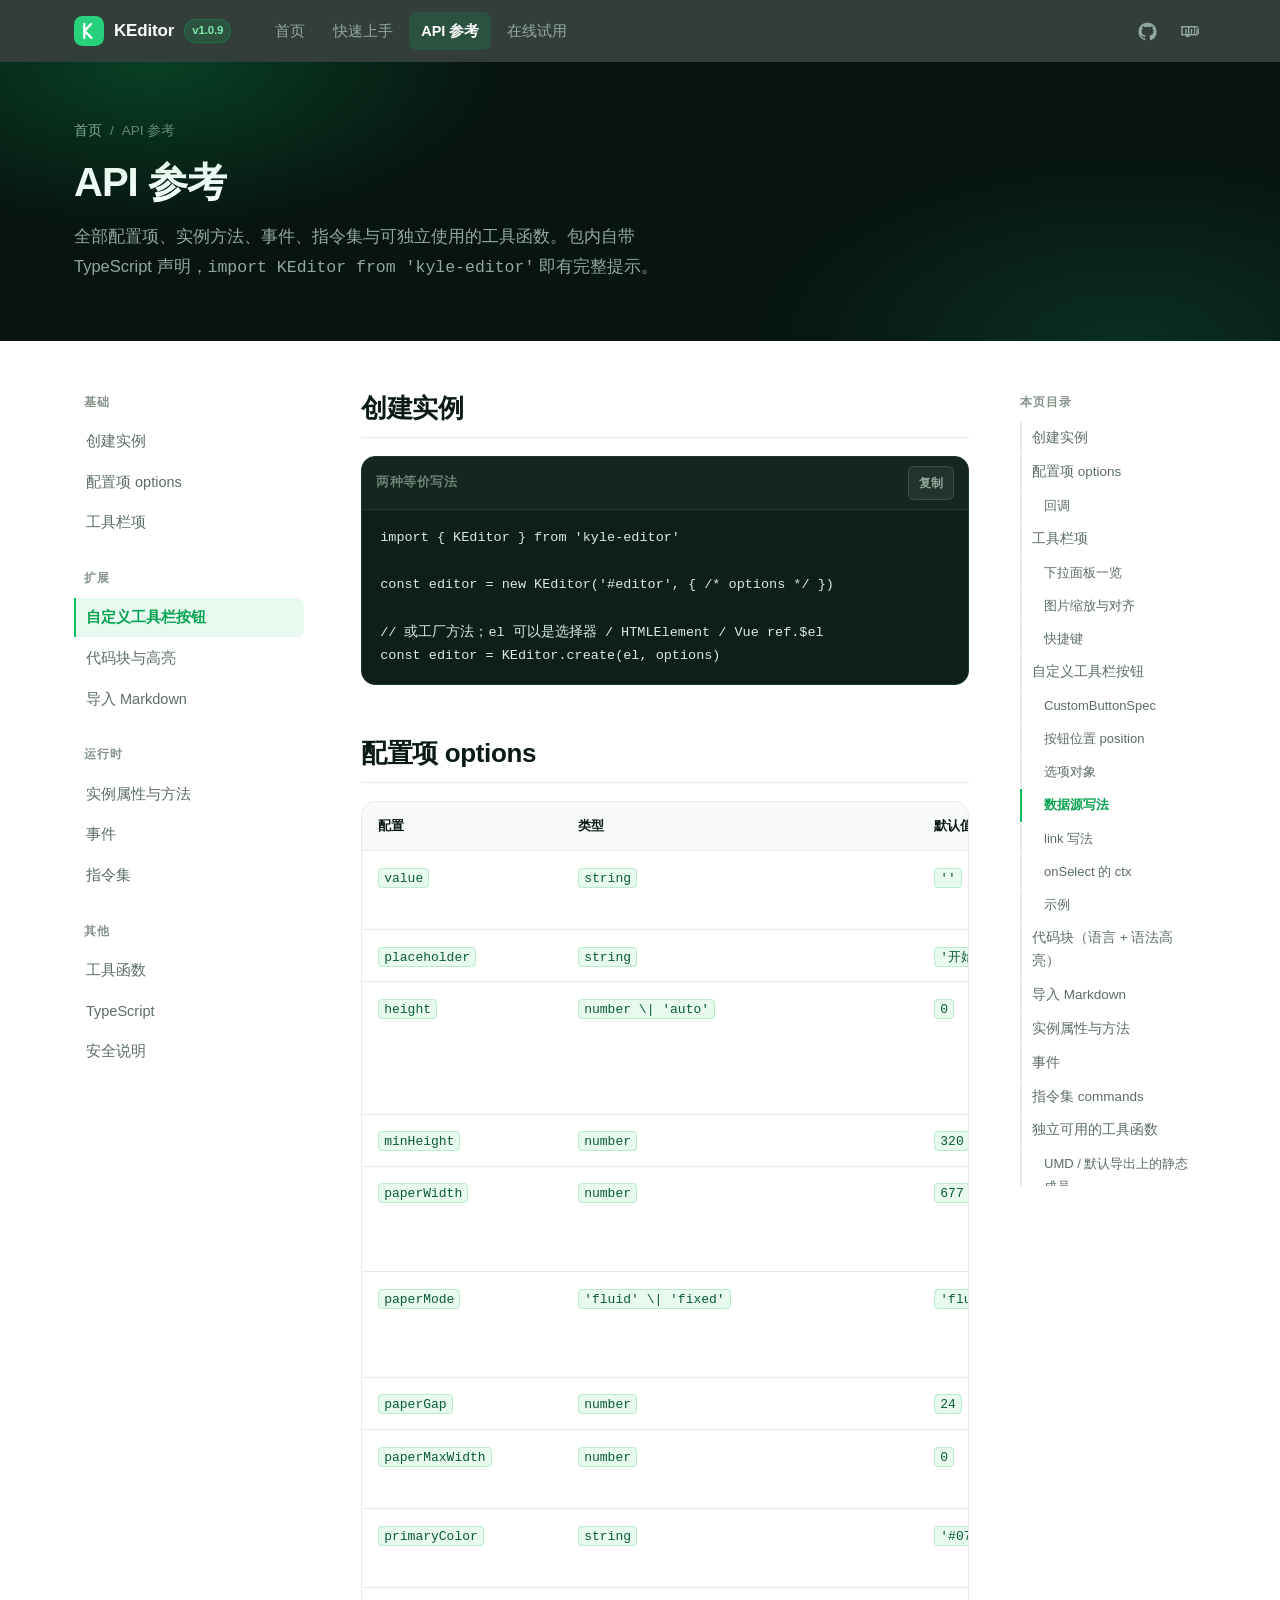
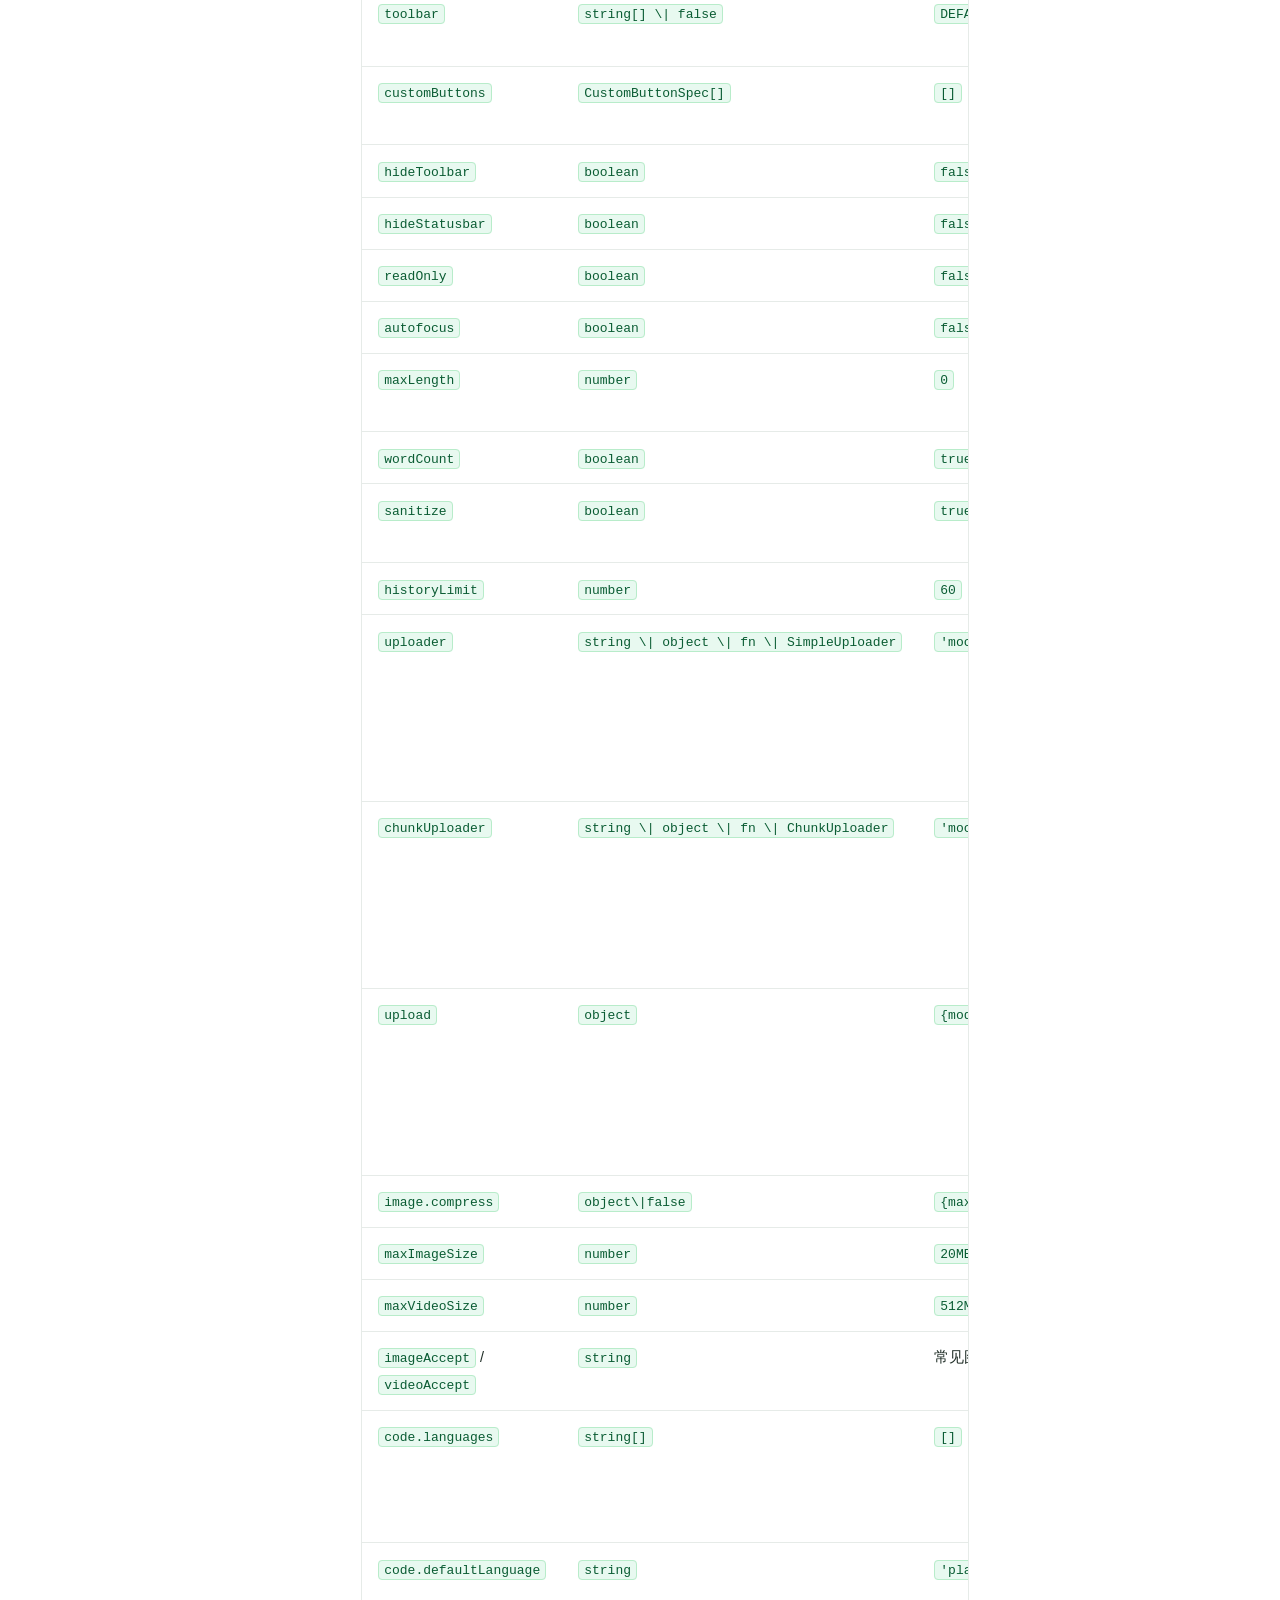
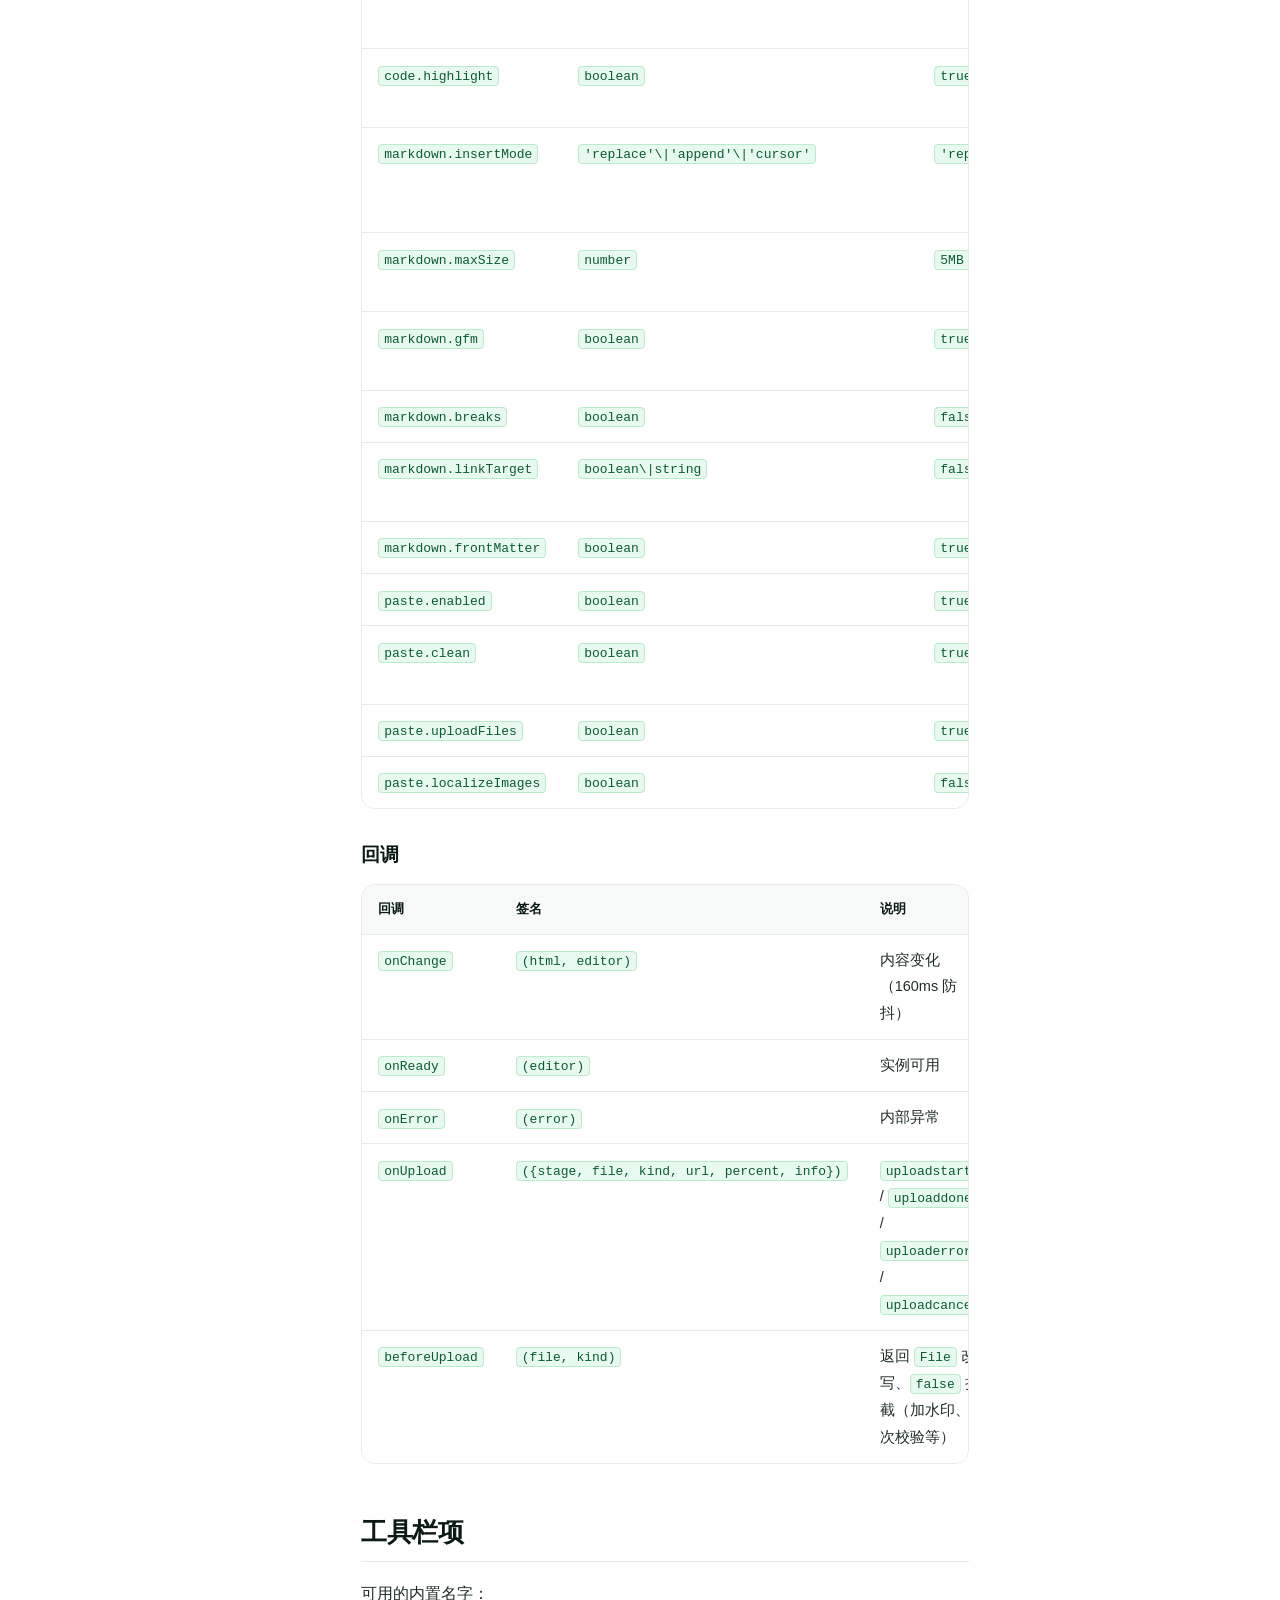
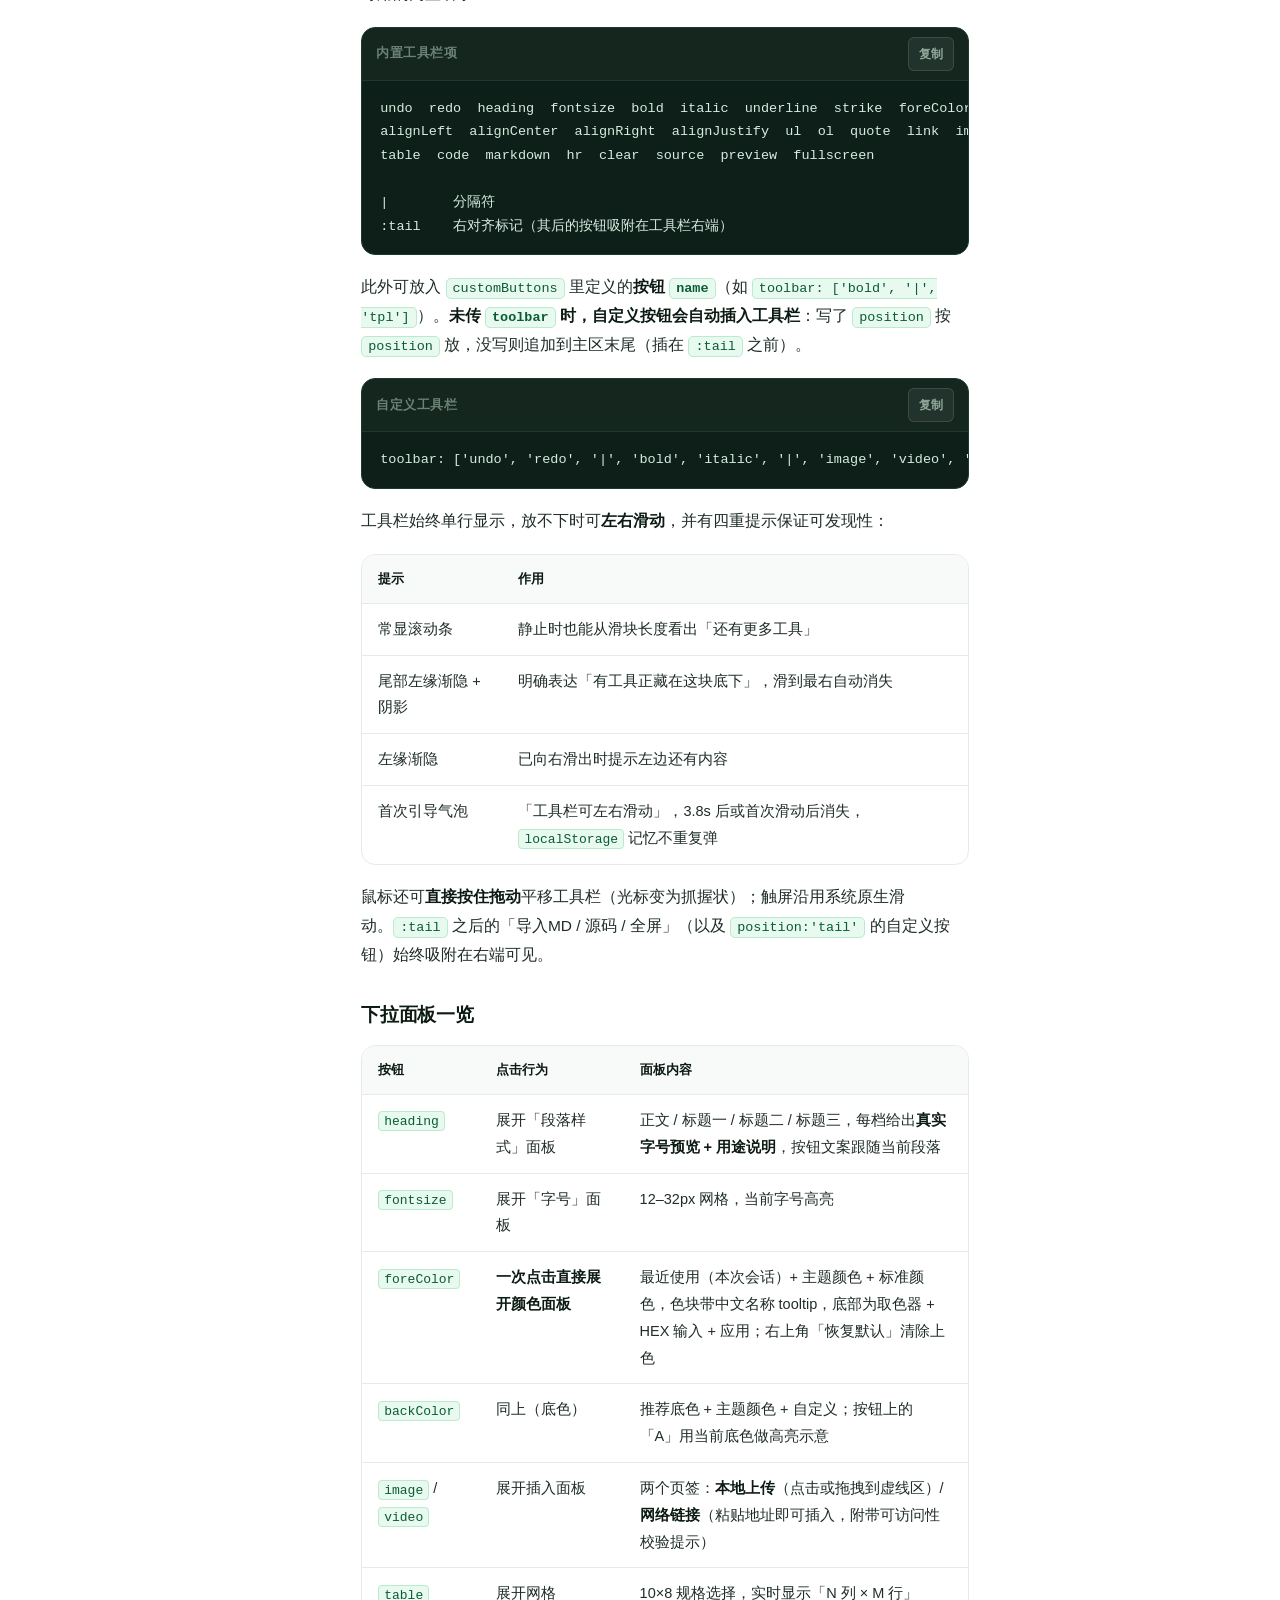
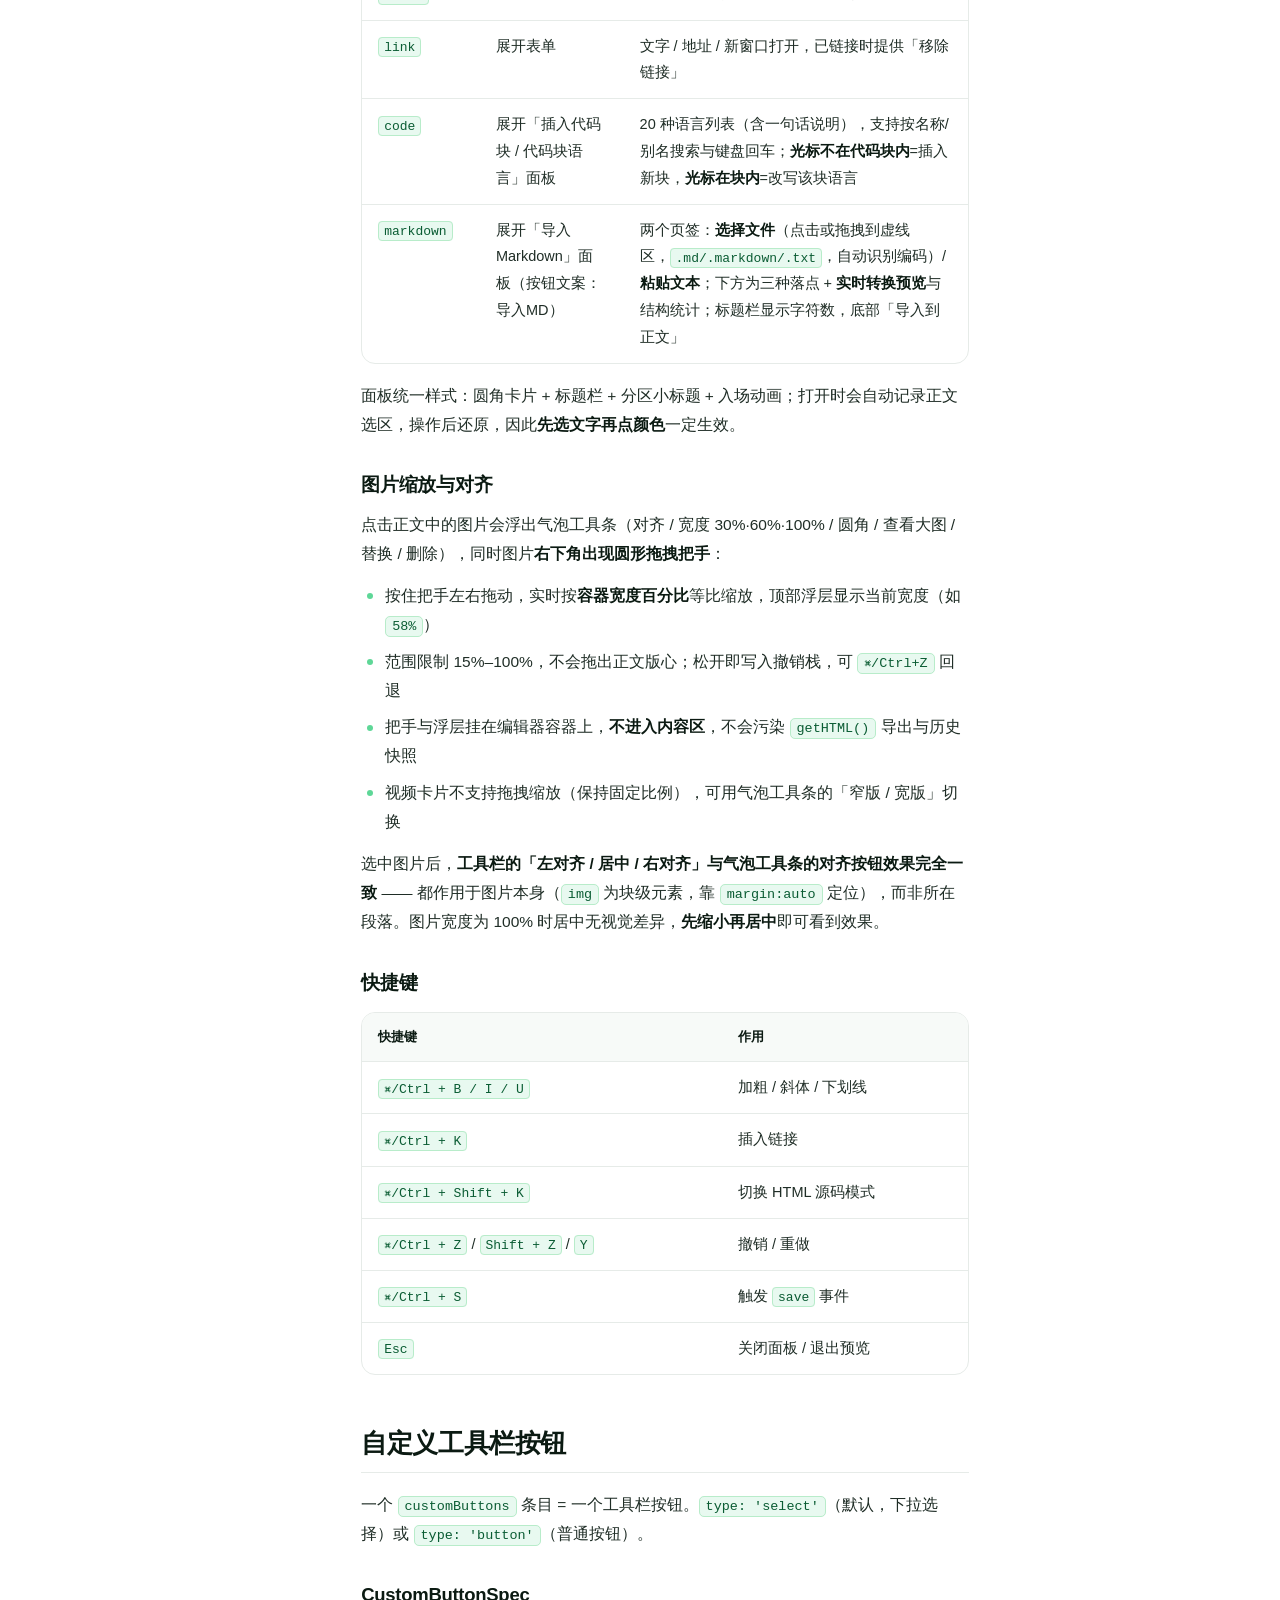
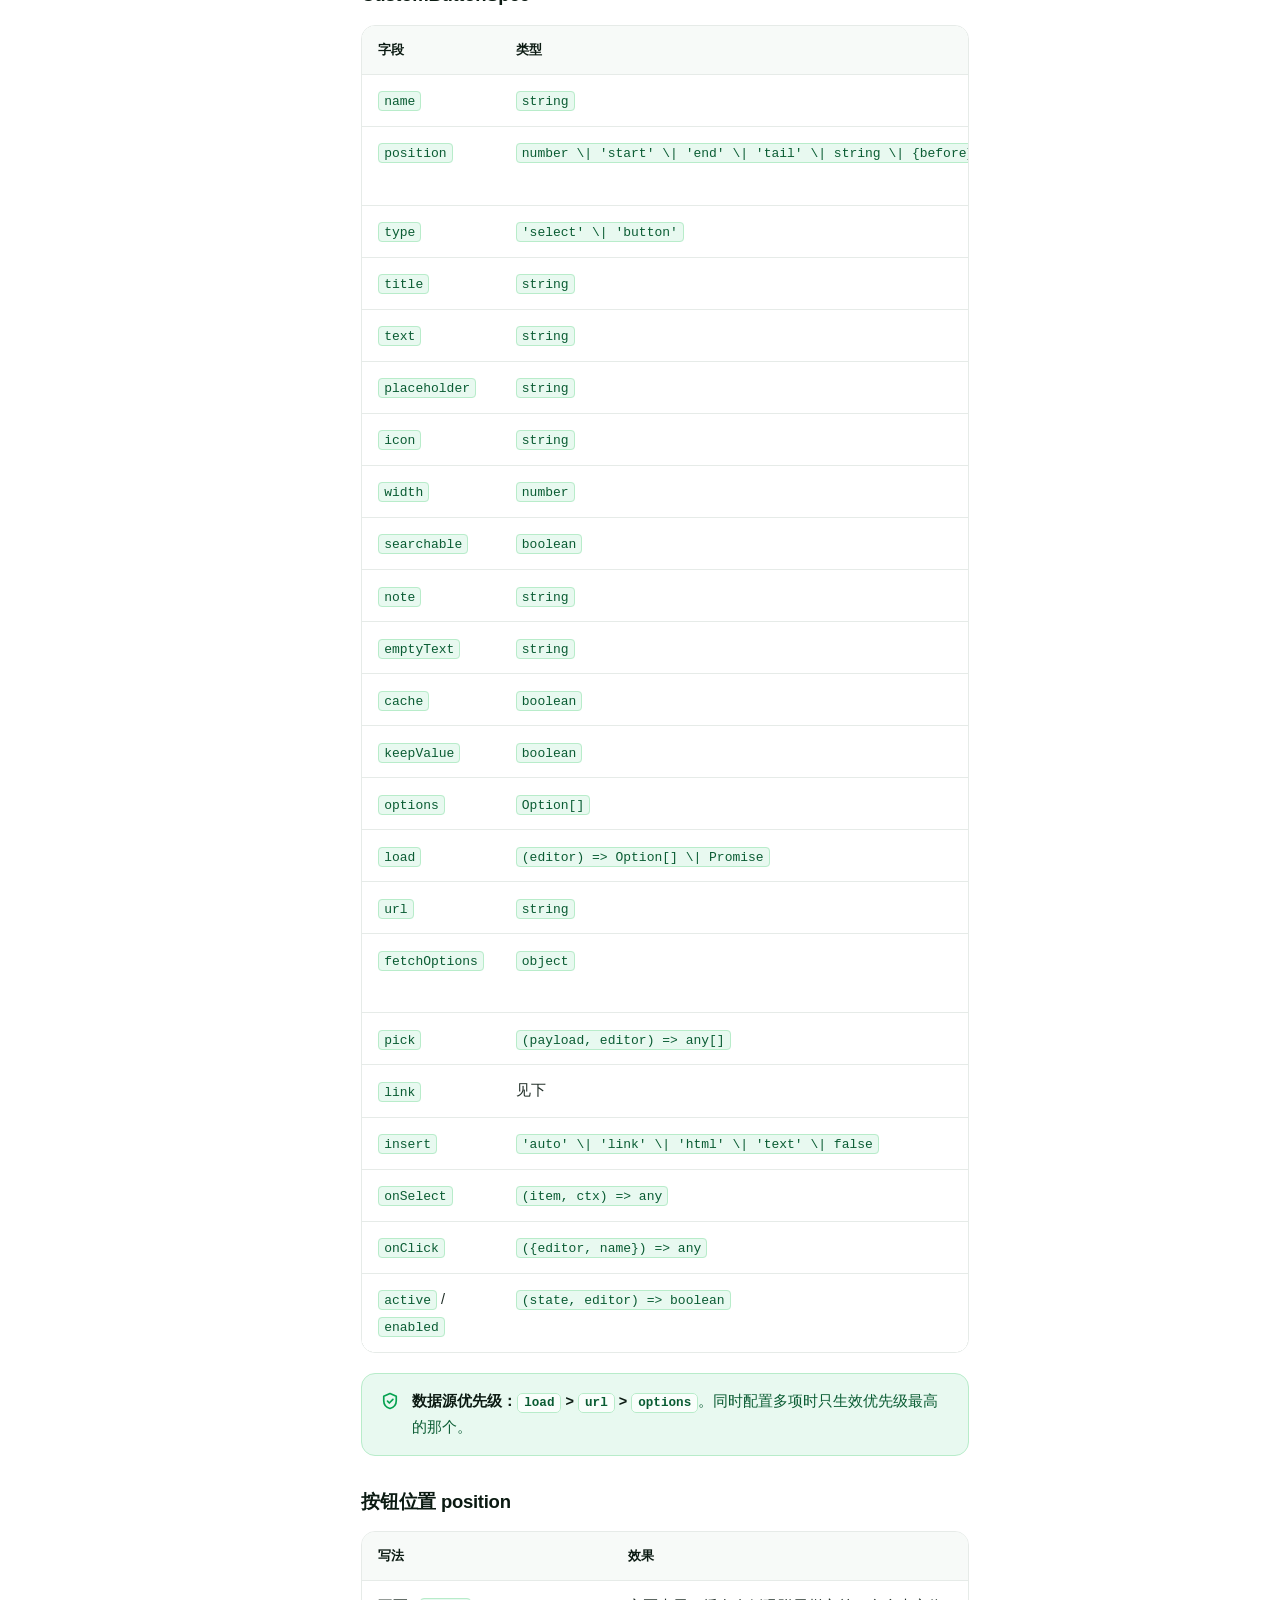
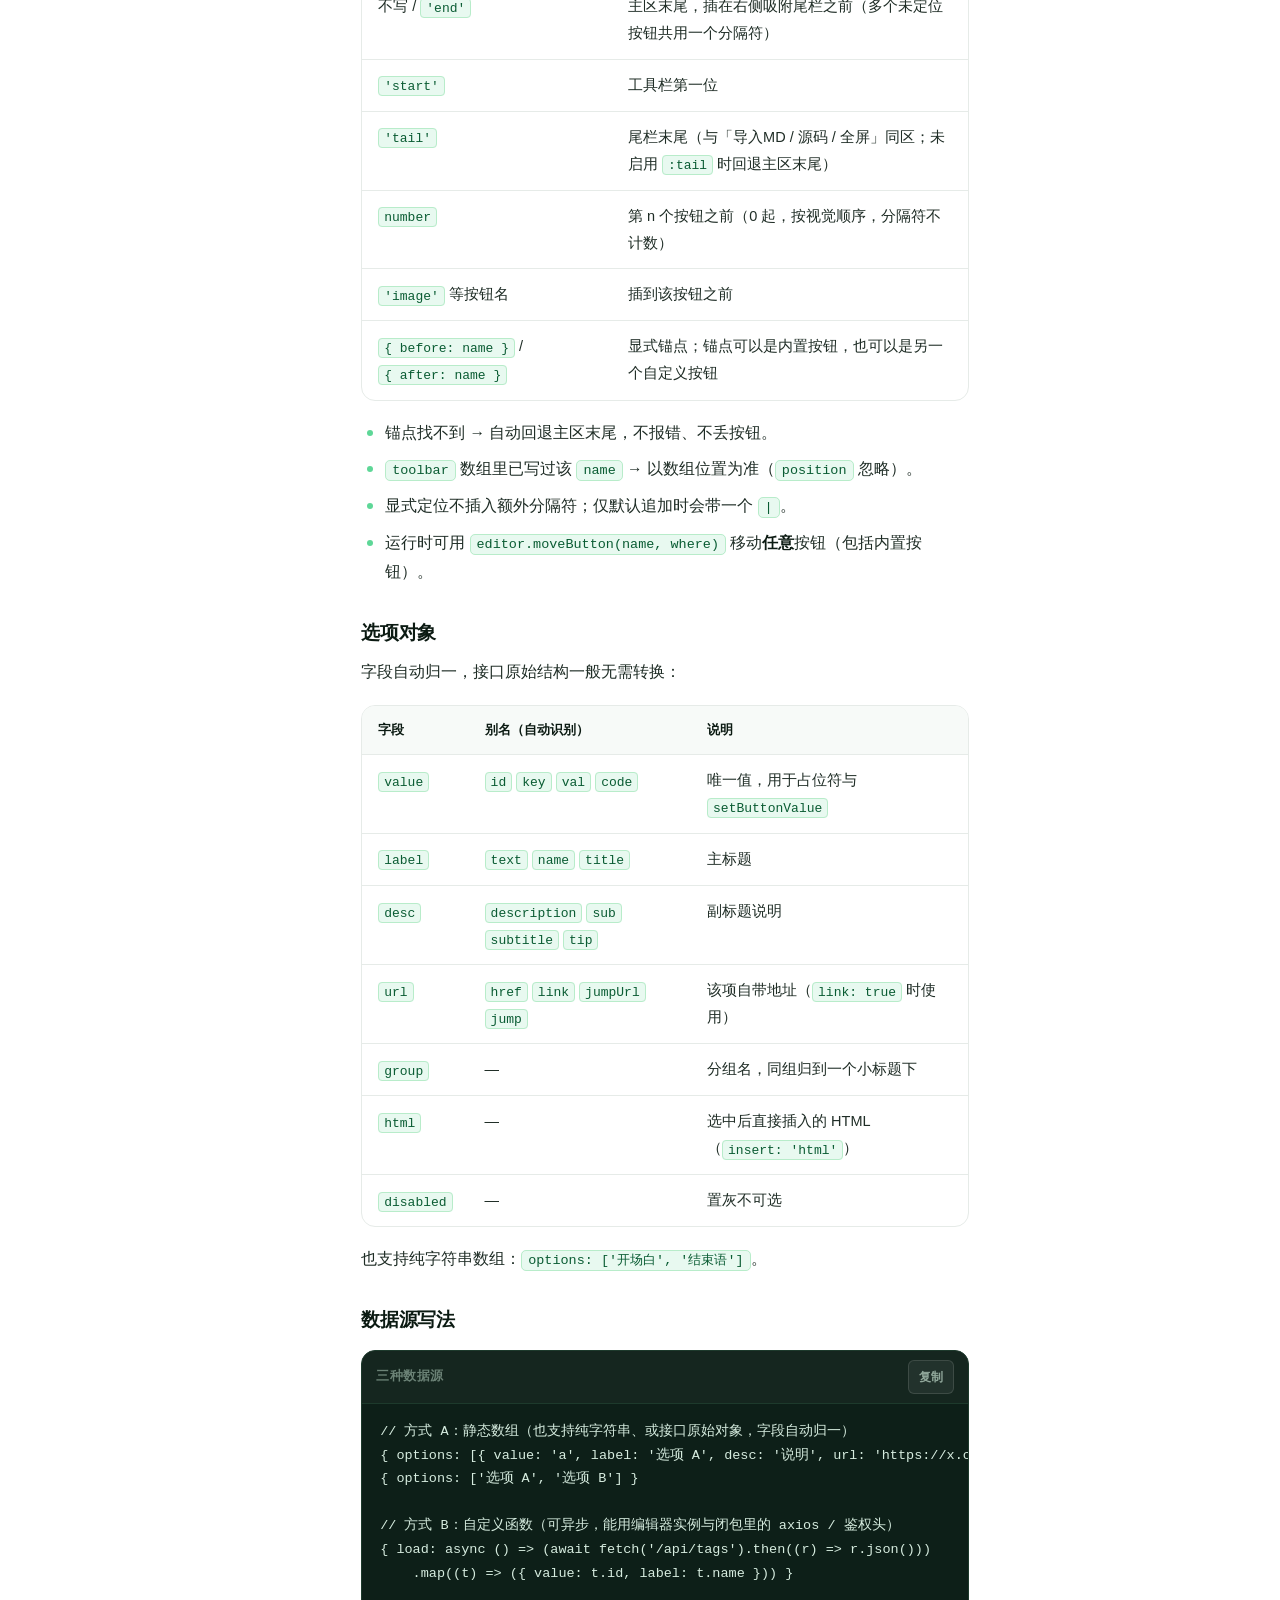
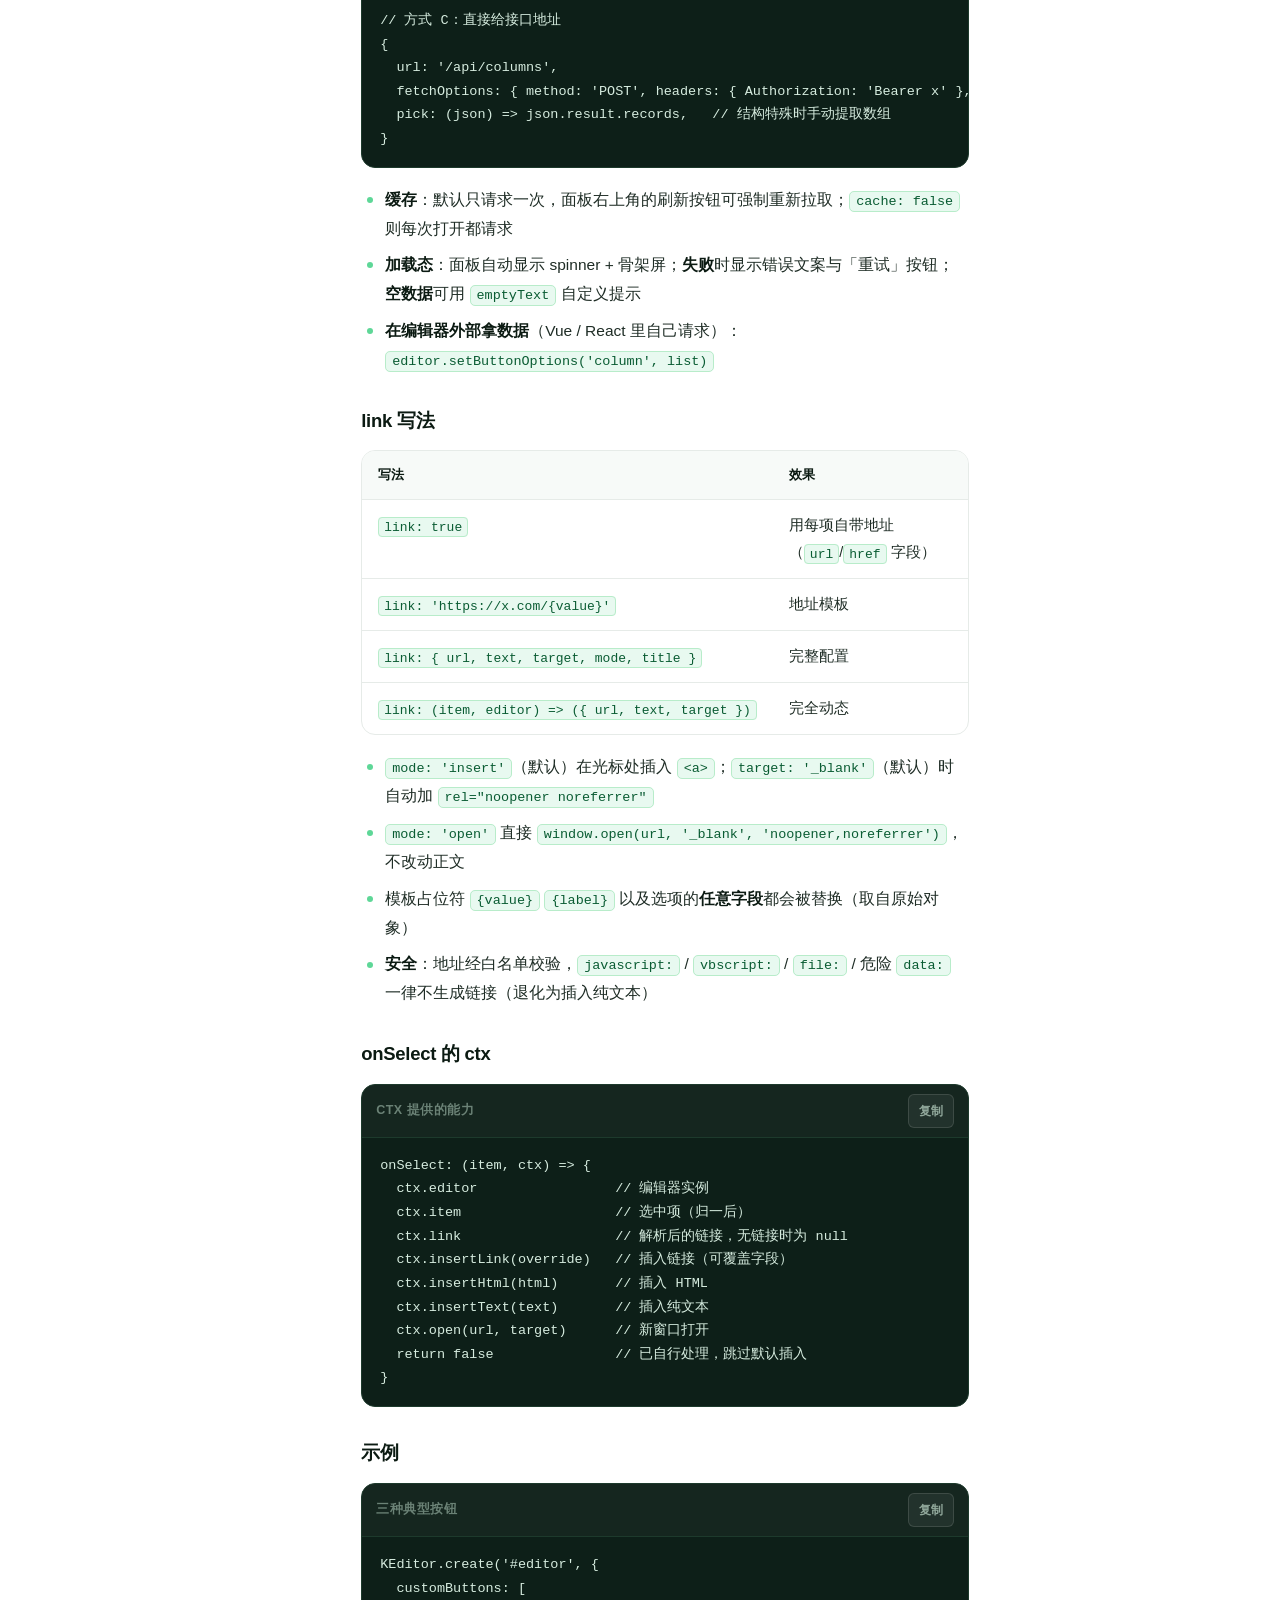
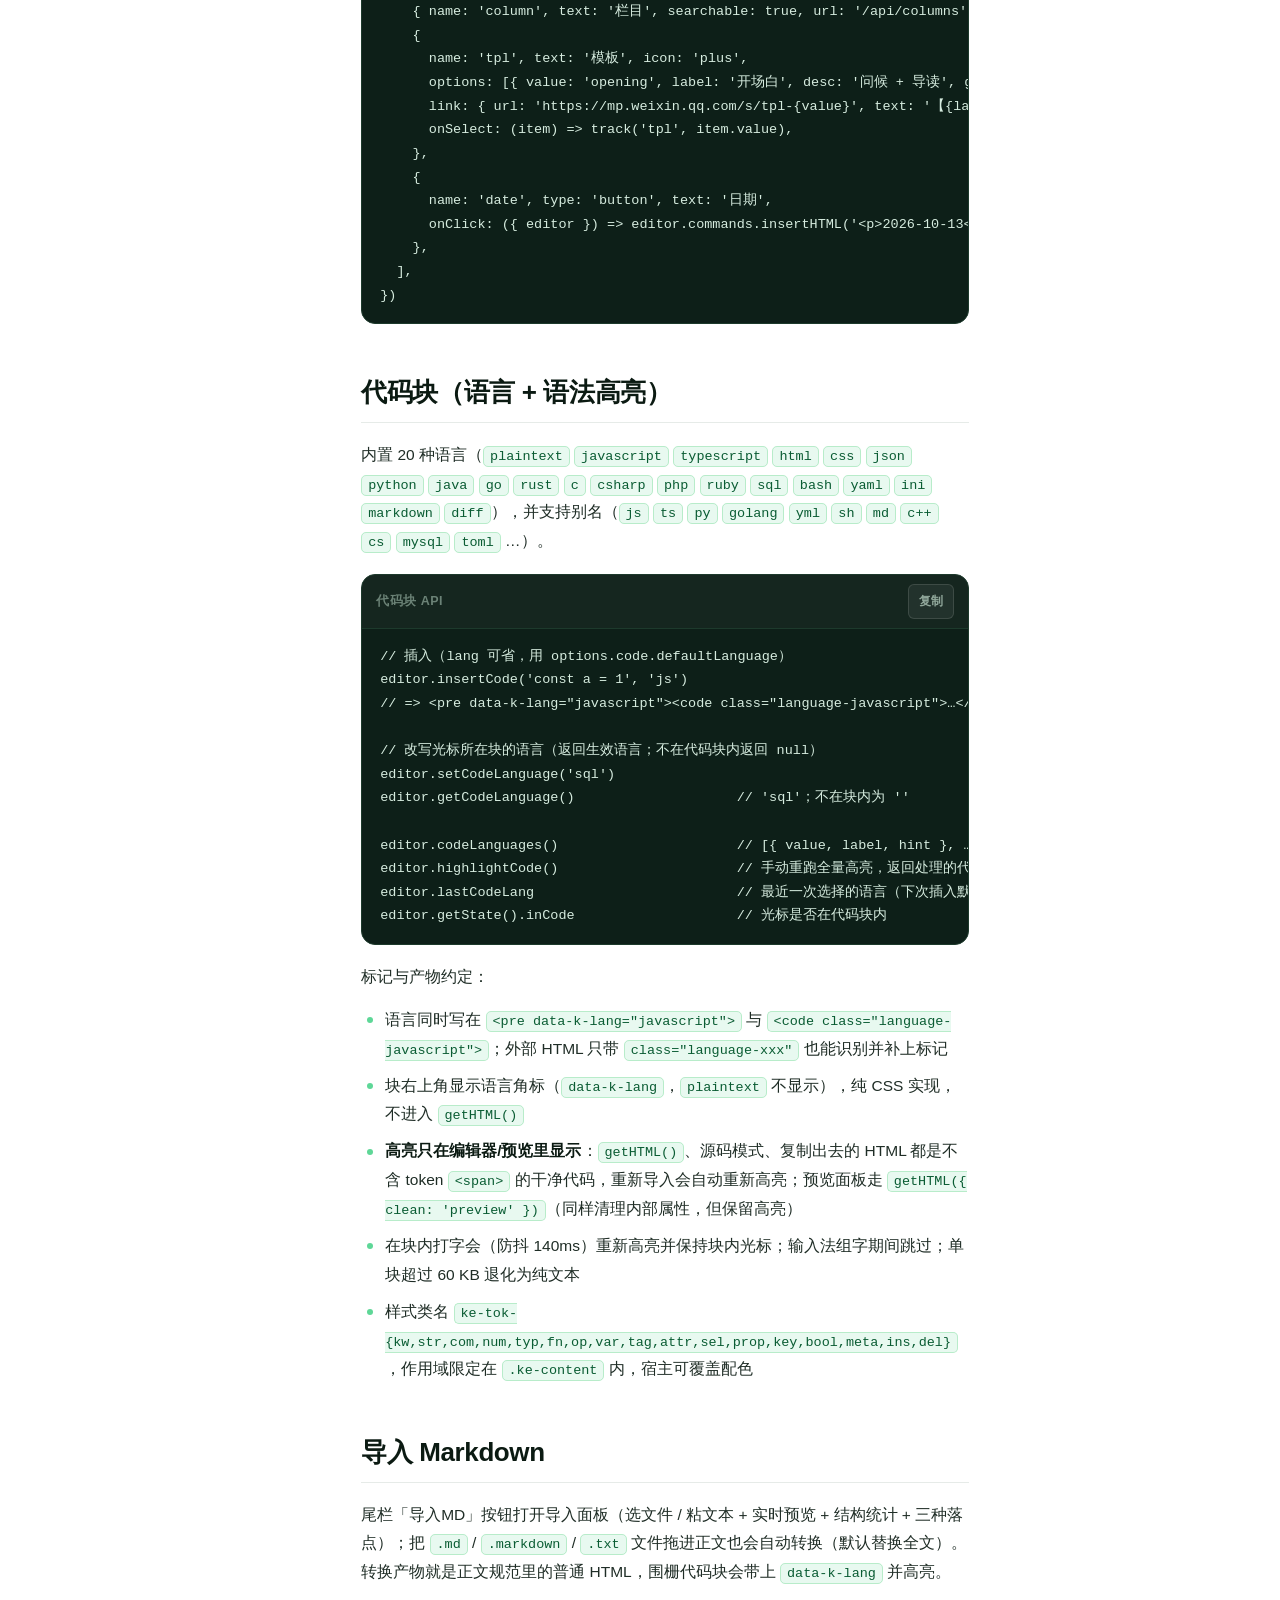
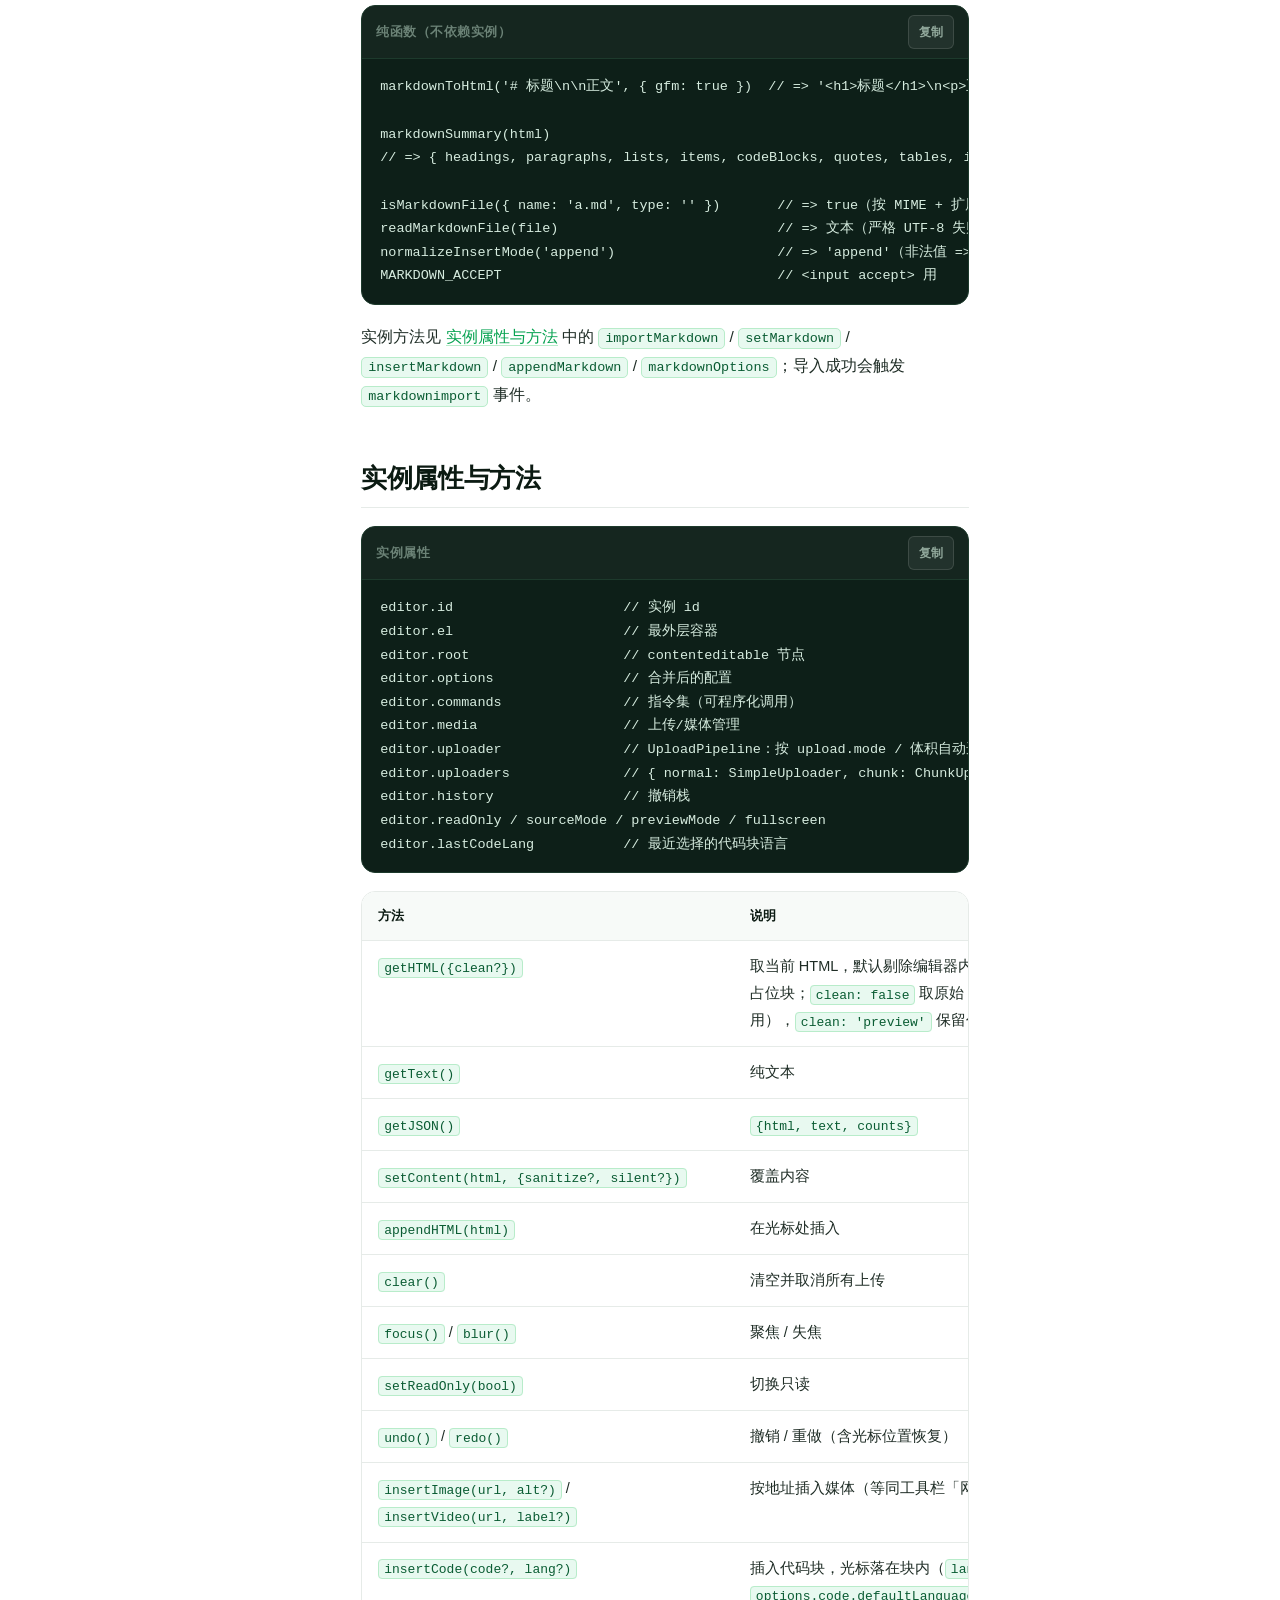
==== commit cf5b5102: "修复MD导入问题" ====
--- a/api.html
+++ b/api.html
@@ -25,7 +25,7 @@
         <path d="M11 8.5v15M11 16.2l7.2-7.7M11 15.6l7.6 7.9" stroke="#fff" stroke-width="2.4" stroke-linecap="round" stroke-linejoin="round" fill="none"></path>
       </svg>
       KEditor
-      <span class="brand__ver">v1.0.8</span>
+      <span class="brand__ver">v1.0.9</span>
     </a>
 
     <nav class="nav">
@@ -718,7 +718,7 @@
           <span>window.KEditor</span>
           <button class="copy-btn" type="button">复制</button>
         </div>
-<pre><code>KEditor.version                 // '1.0.8'
+<pre><code>KEditor.version                 // '1.0.9'
 KEditor.create(el, options)    // 工厂方法，等价于 new KEditor(...)
 
 // 净化 / 格式化
@@ -848,7 +848,7 @@
 
     <div class="site-footer__bottom">
       <span>MIT License © 2026 KEditor</span>
-      <span>版本 v1.0.8 · 样式随 JS 注入，无需引入 CSS</span>
+      <span>版本 v1.0.9 · 样式随 JS 注入，无需引入 CSS</span>
     </div>
   </div>
 </footer>
--- a/assets/css/docs.css
+++ b/assets/css/docs.css
@@ -270,8 +270,6 @@
 
 .doc-body p code,
 .doc-body li code,
-.doc-body td code,
-.doc-body th code,
 .doc-body h3 code,
 .doc-body h4 code {
   padding: 2px 6px;
@@ -280,7 +278,22 @@
   background: var(--brand-soft);
   border: 1px solid var(--brand-line);
   border-radius: 5px;
+  /* 正文里的长 token（如 ke-tok-{kw,str,...}）必须能断行，
+     否则会把整页撑出横向滚动条 */
   overflow-wrap: anywhere;
+}
+
+/* 表格单元格里的 code 反而要保持不断行：一行断成 onCh/ange 很难看。
+   放不下时让 .table-wrap 自己去滚，这才是表格该有的响应式行为。 */
+.doc-body td code,
+.doc-body th code {
+  padding: 2px 6px;
+  font-size: 0.87em;
+  color: #0a5c33;
+  background: var(--brand-soft);
+  border: 1px solid var(--brand-line);
+  border-radius: 5px;
+  white-space: nowrap;
 }
 
 .doc-body strong { color: var(--ink); font-weight: 700; }
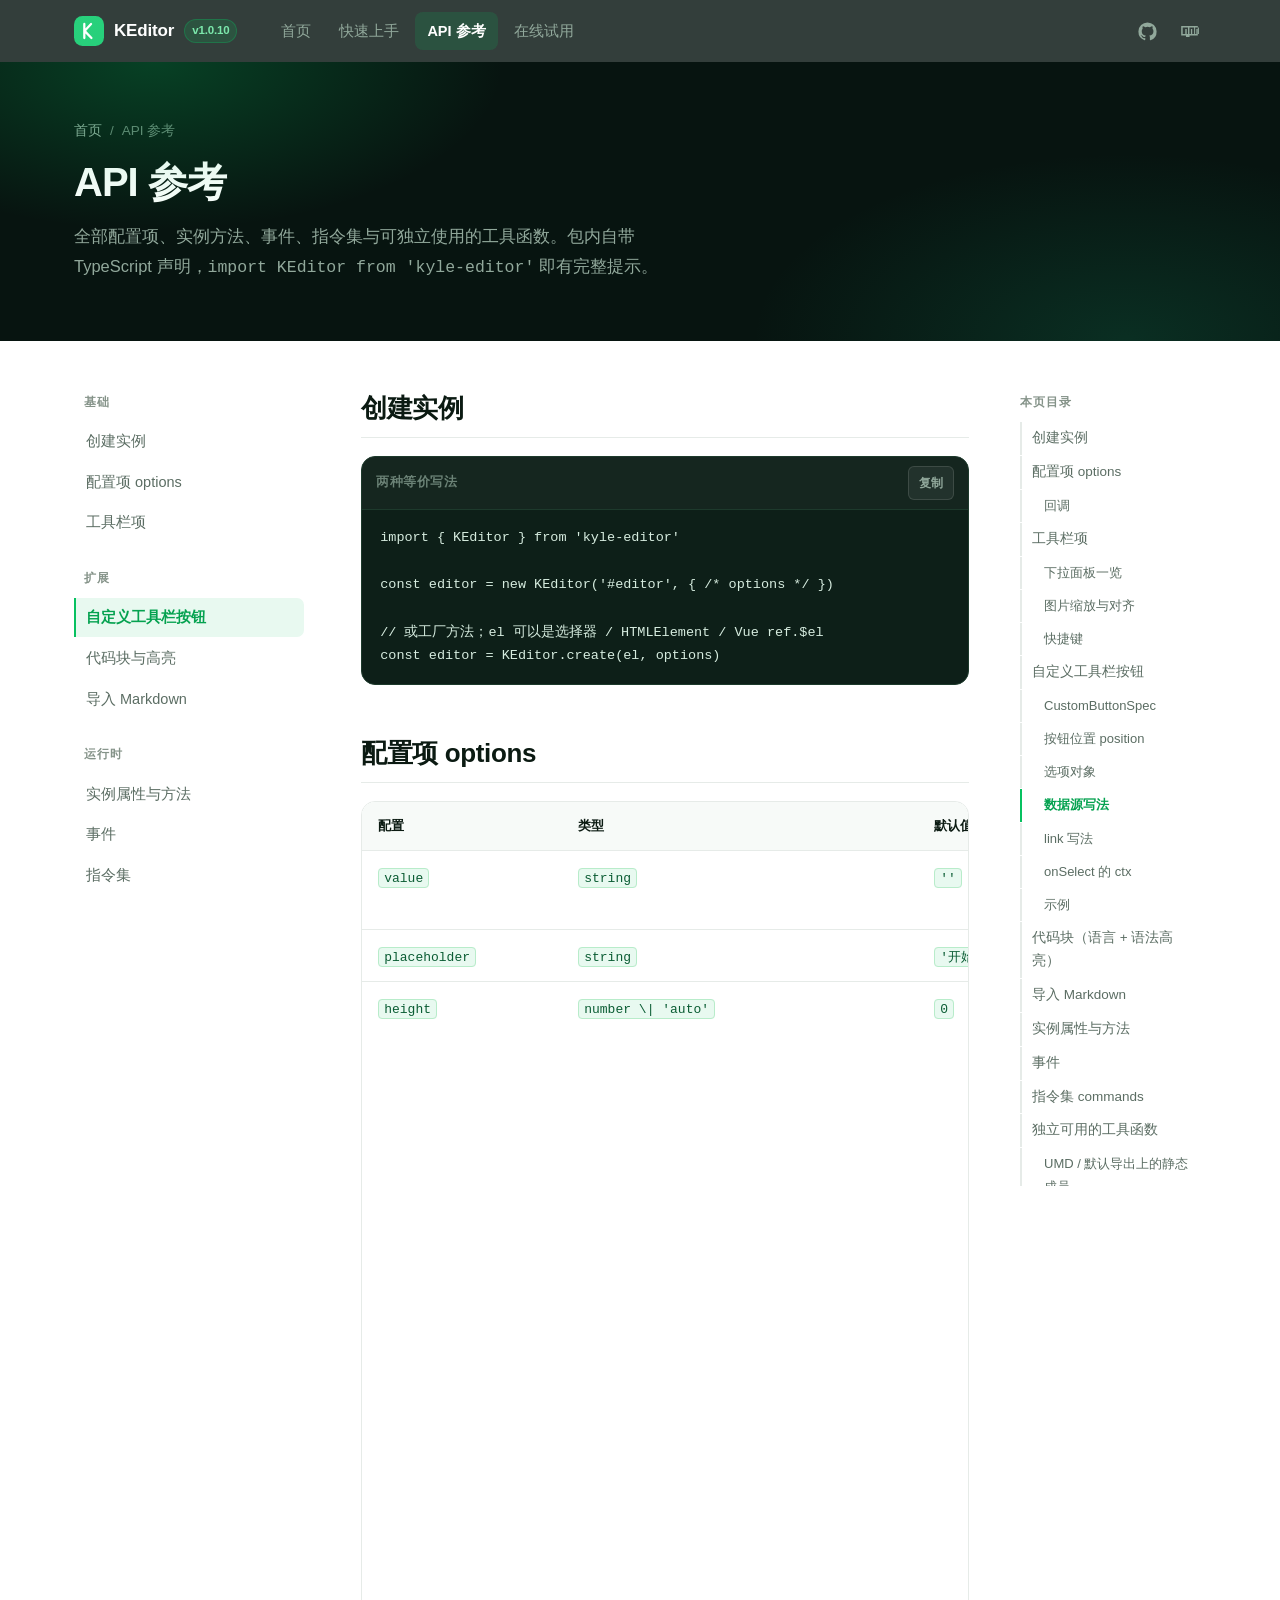
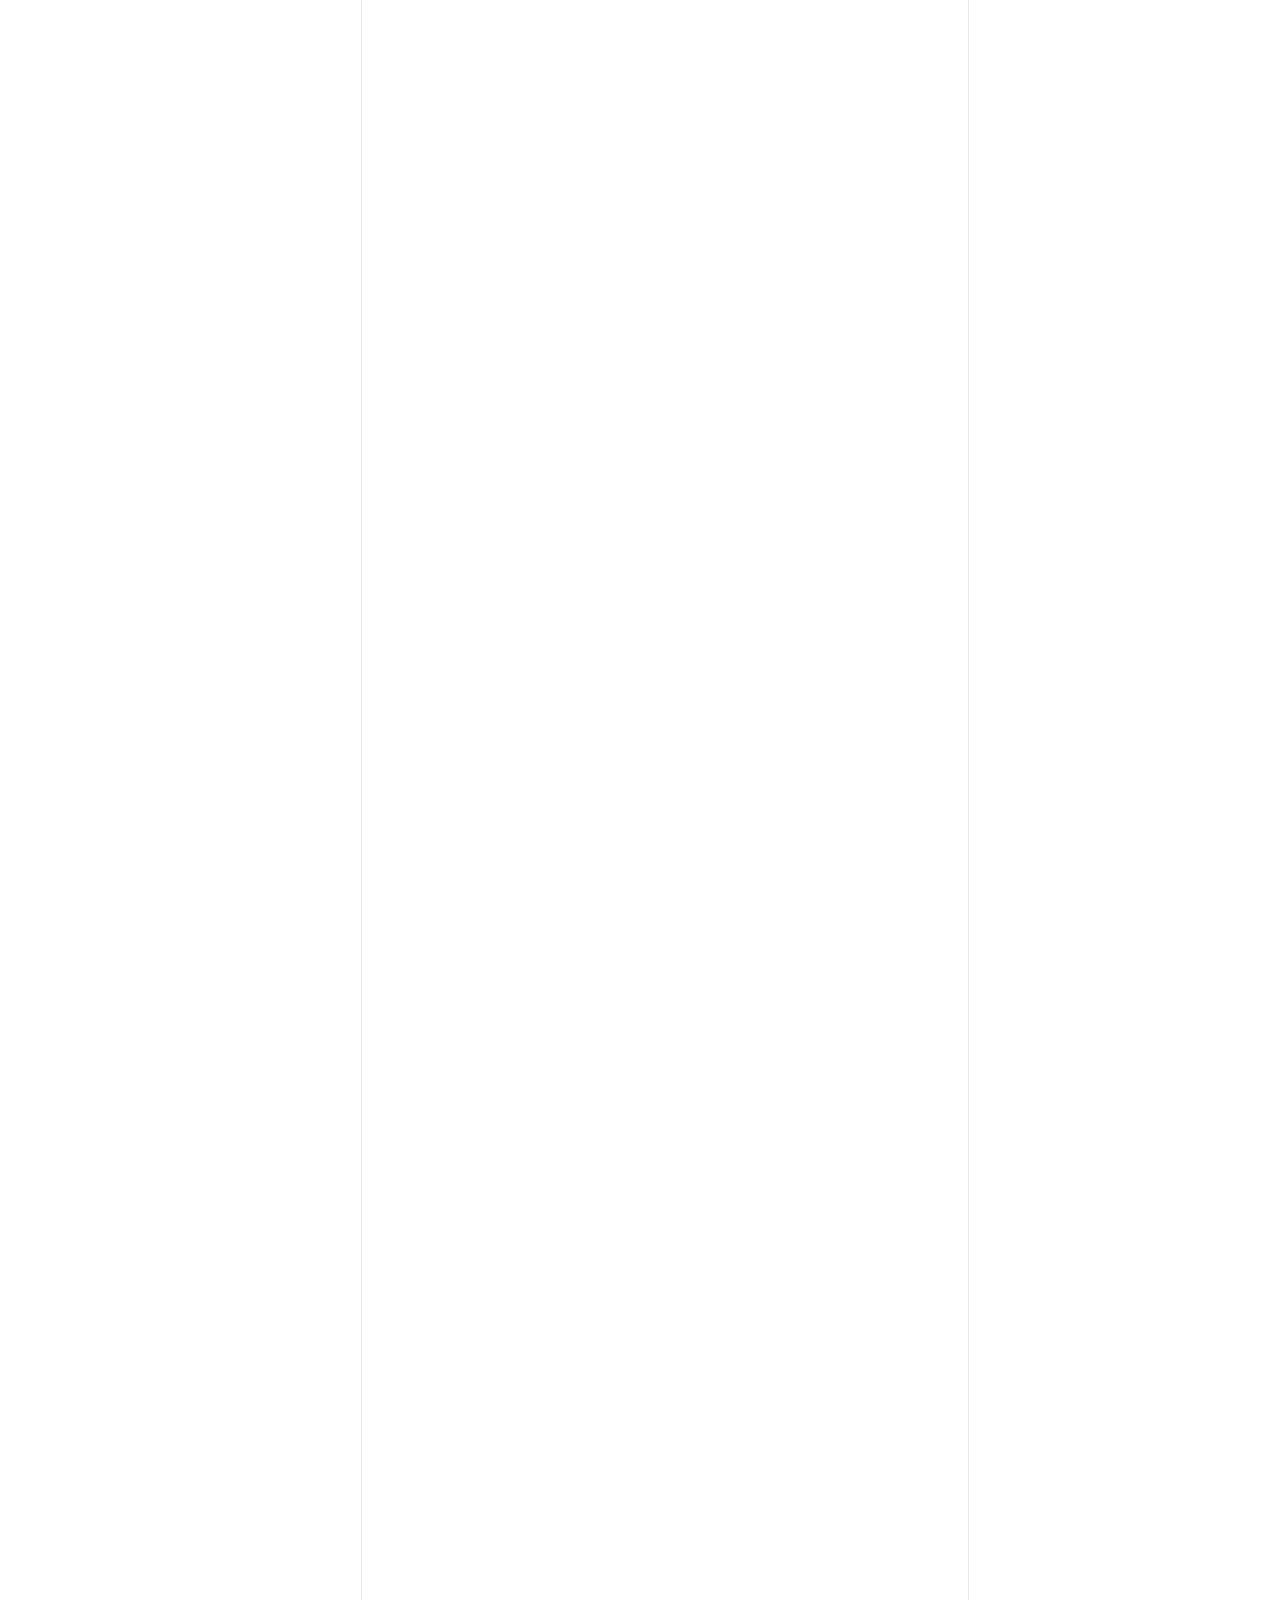
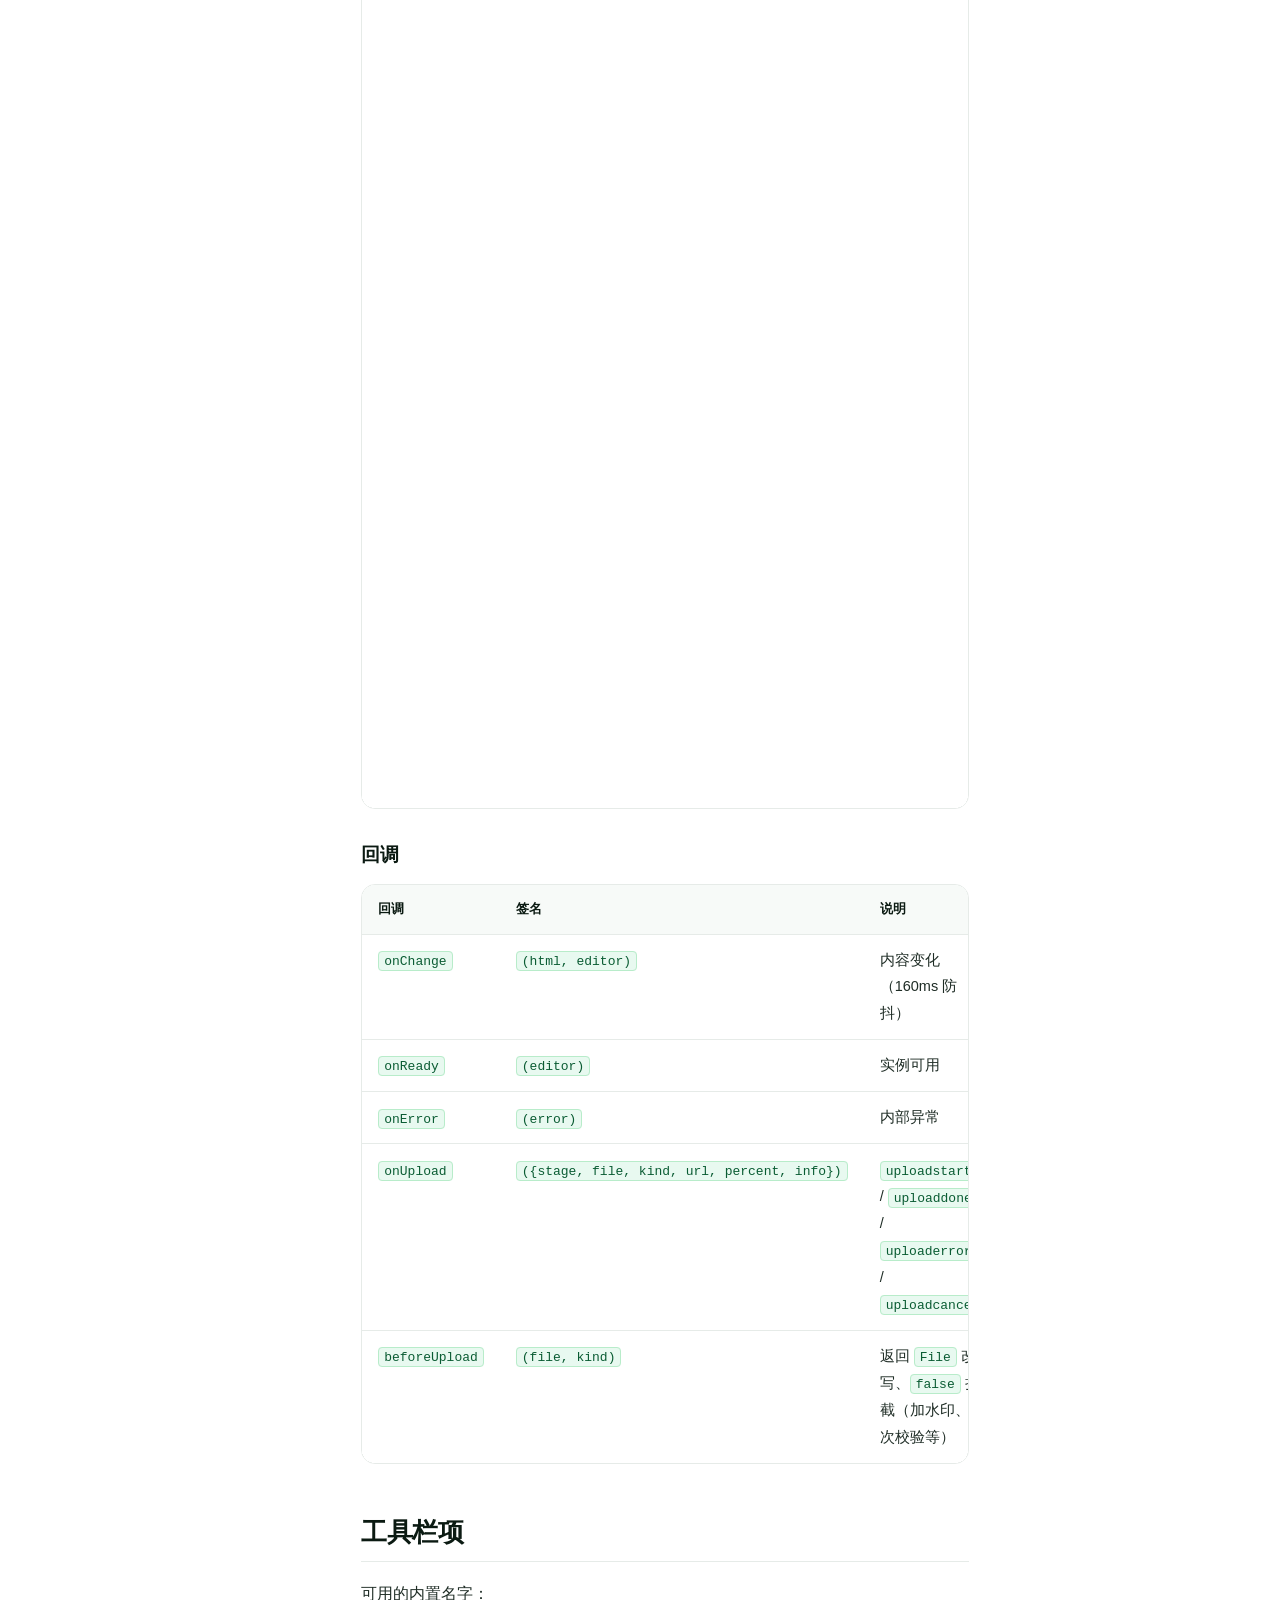
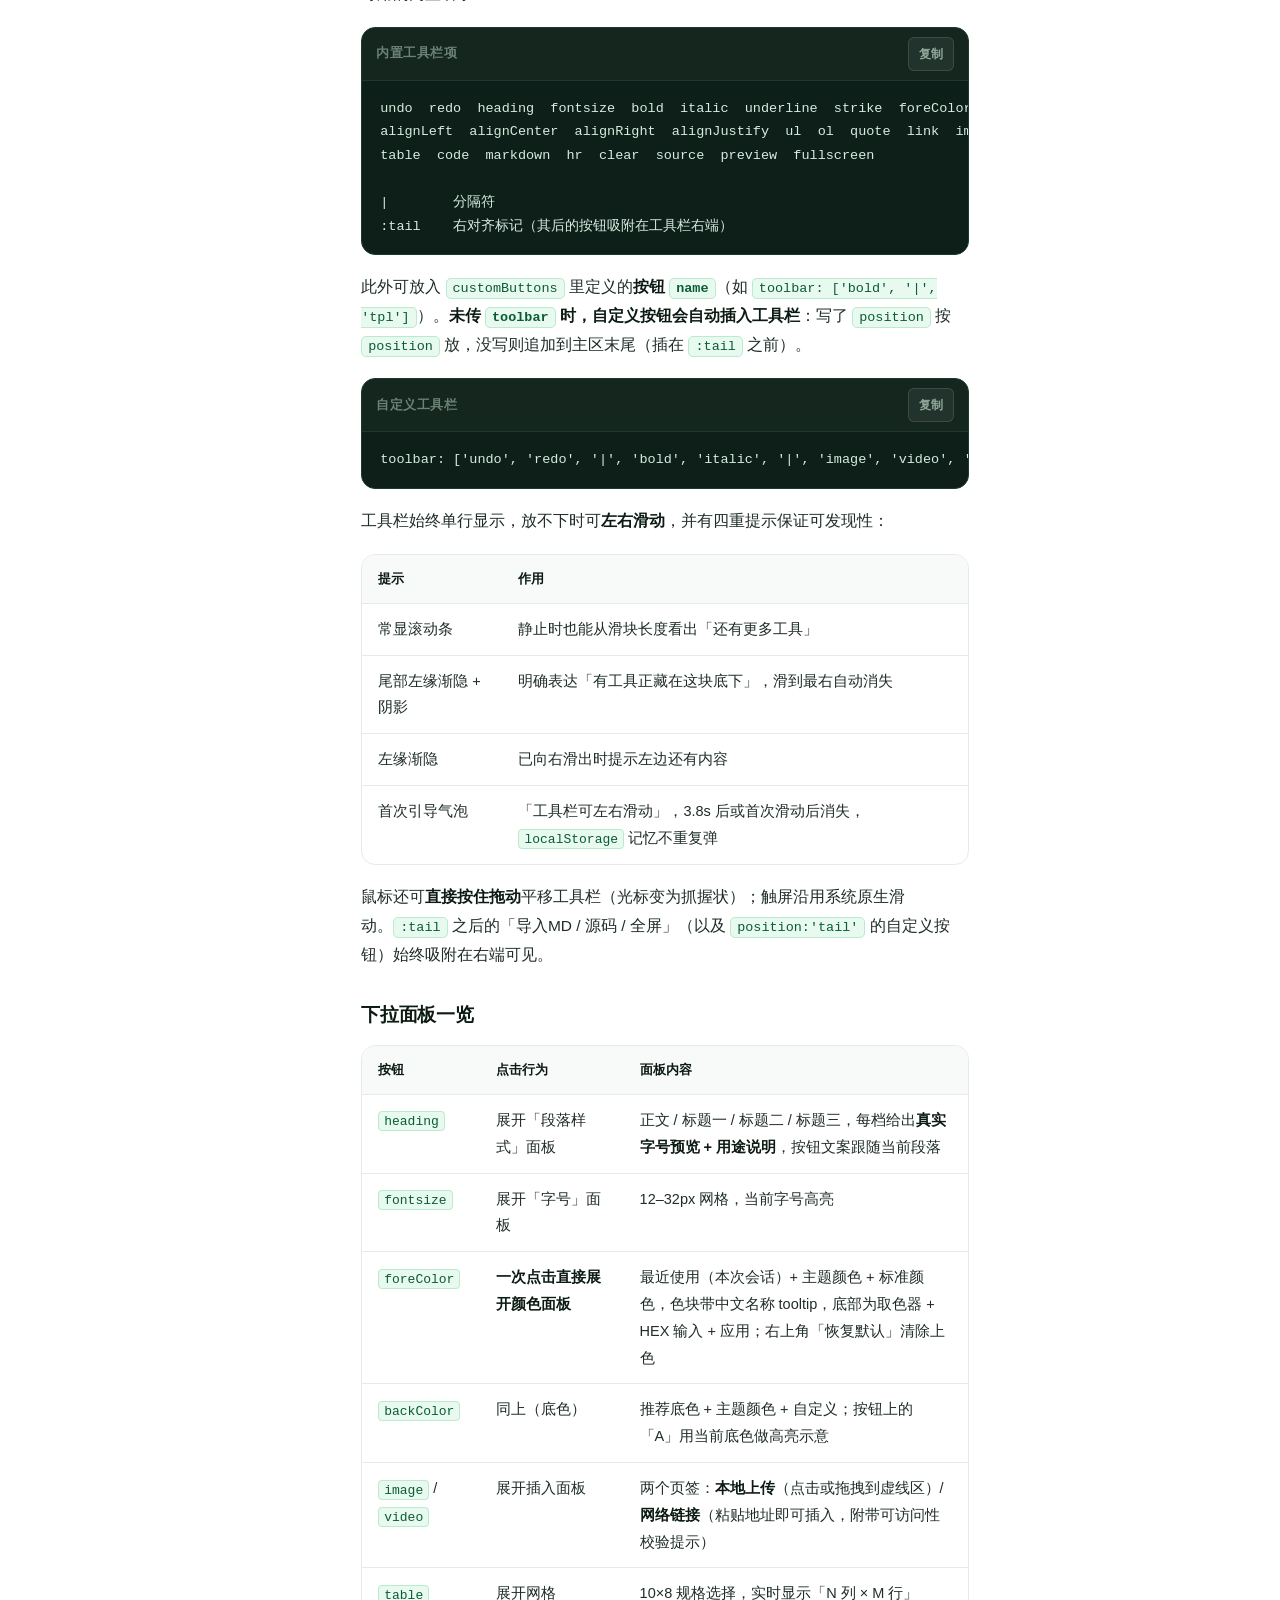
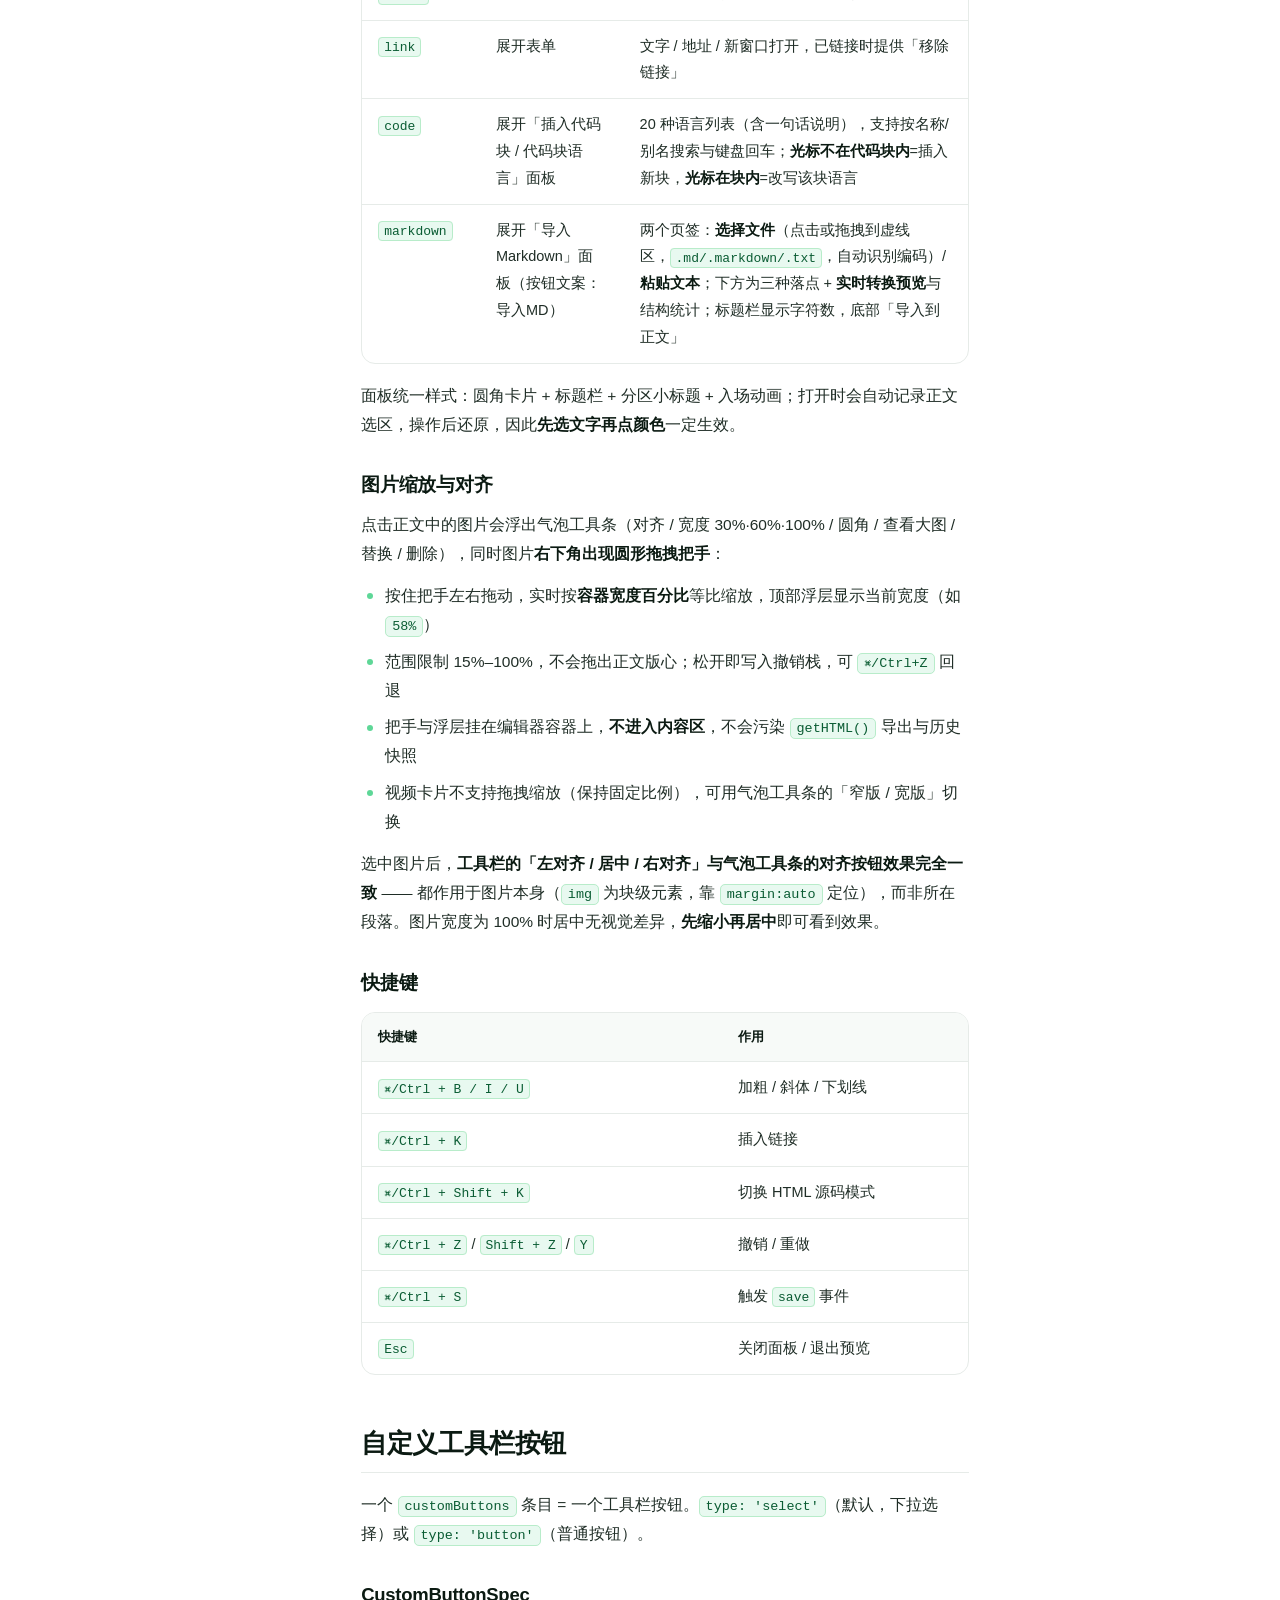
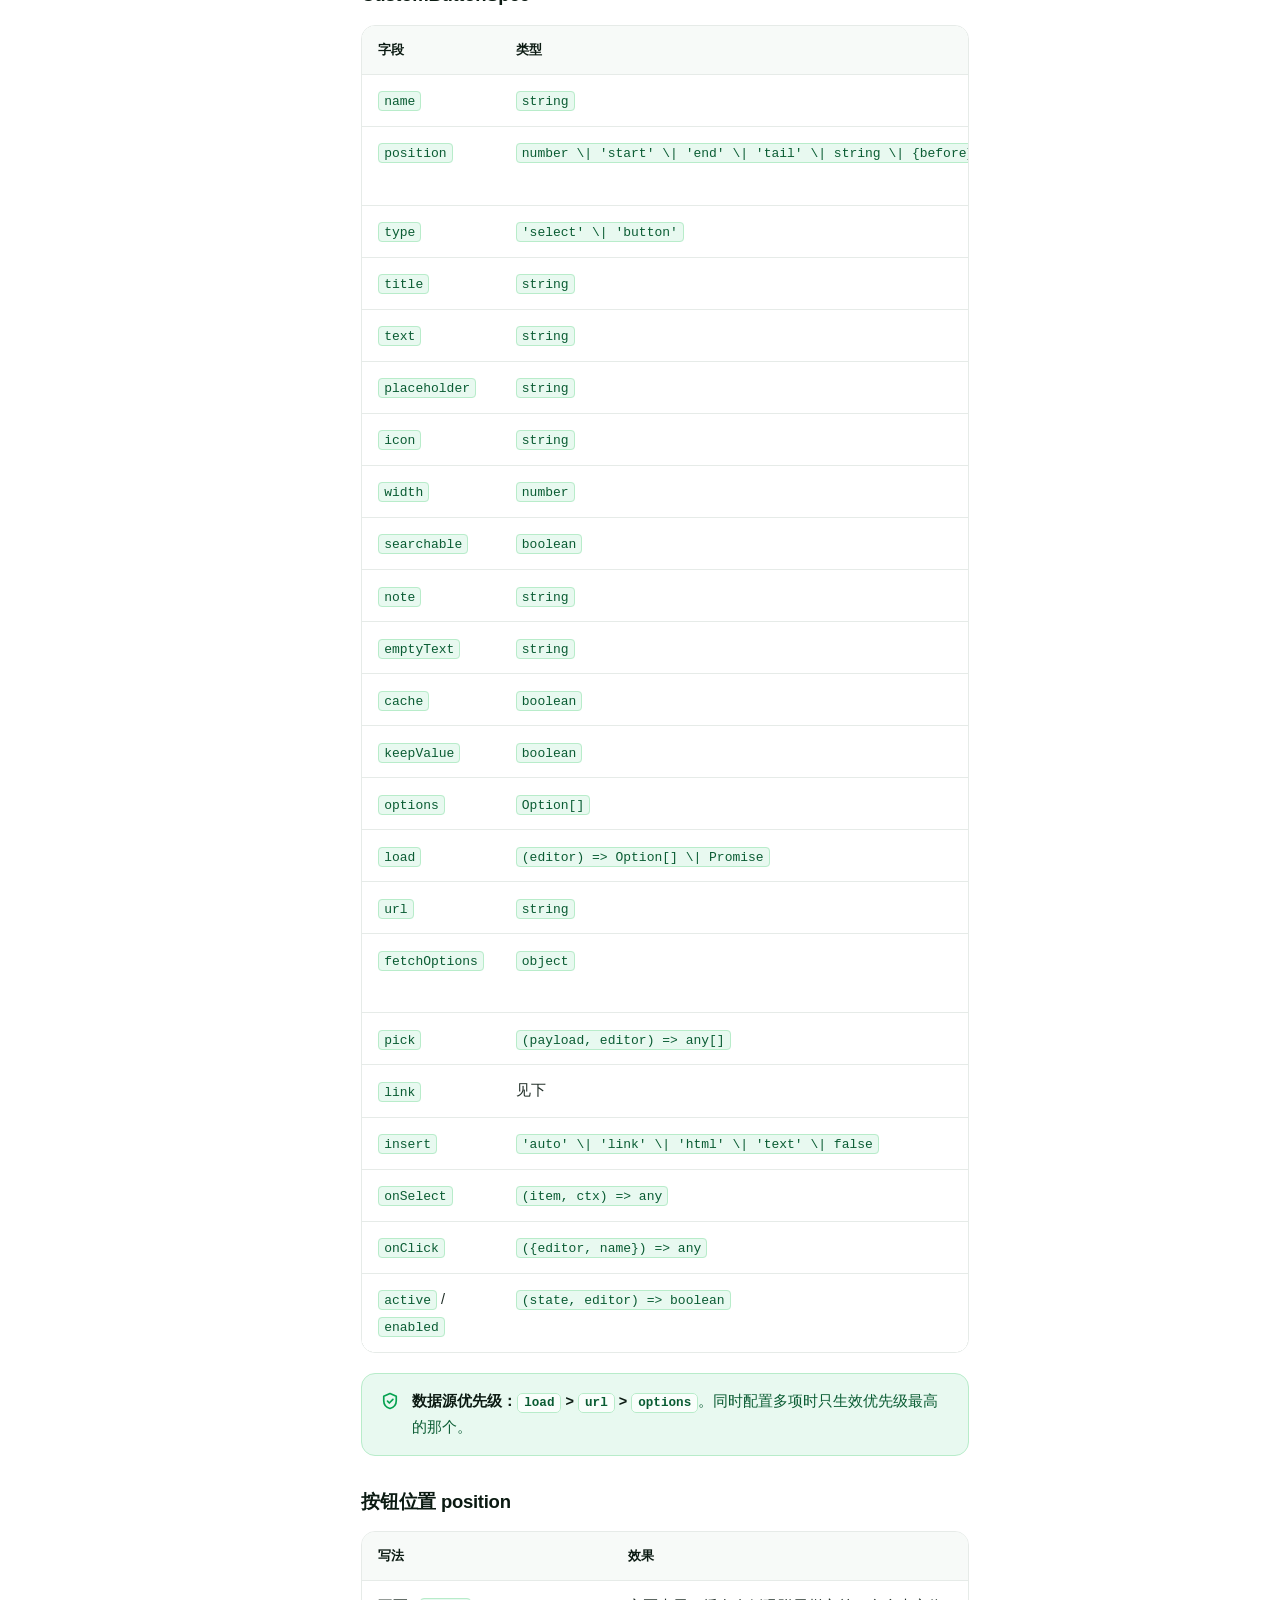
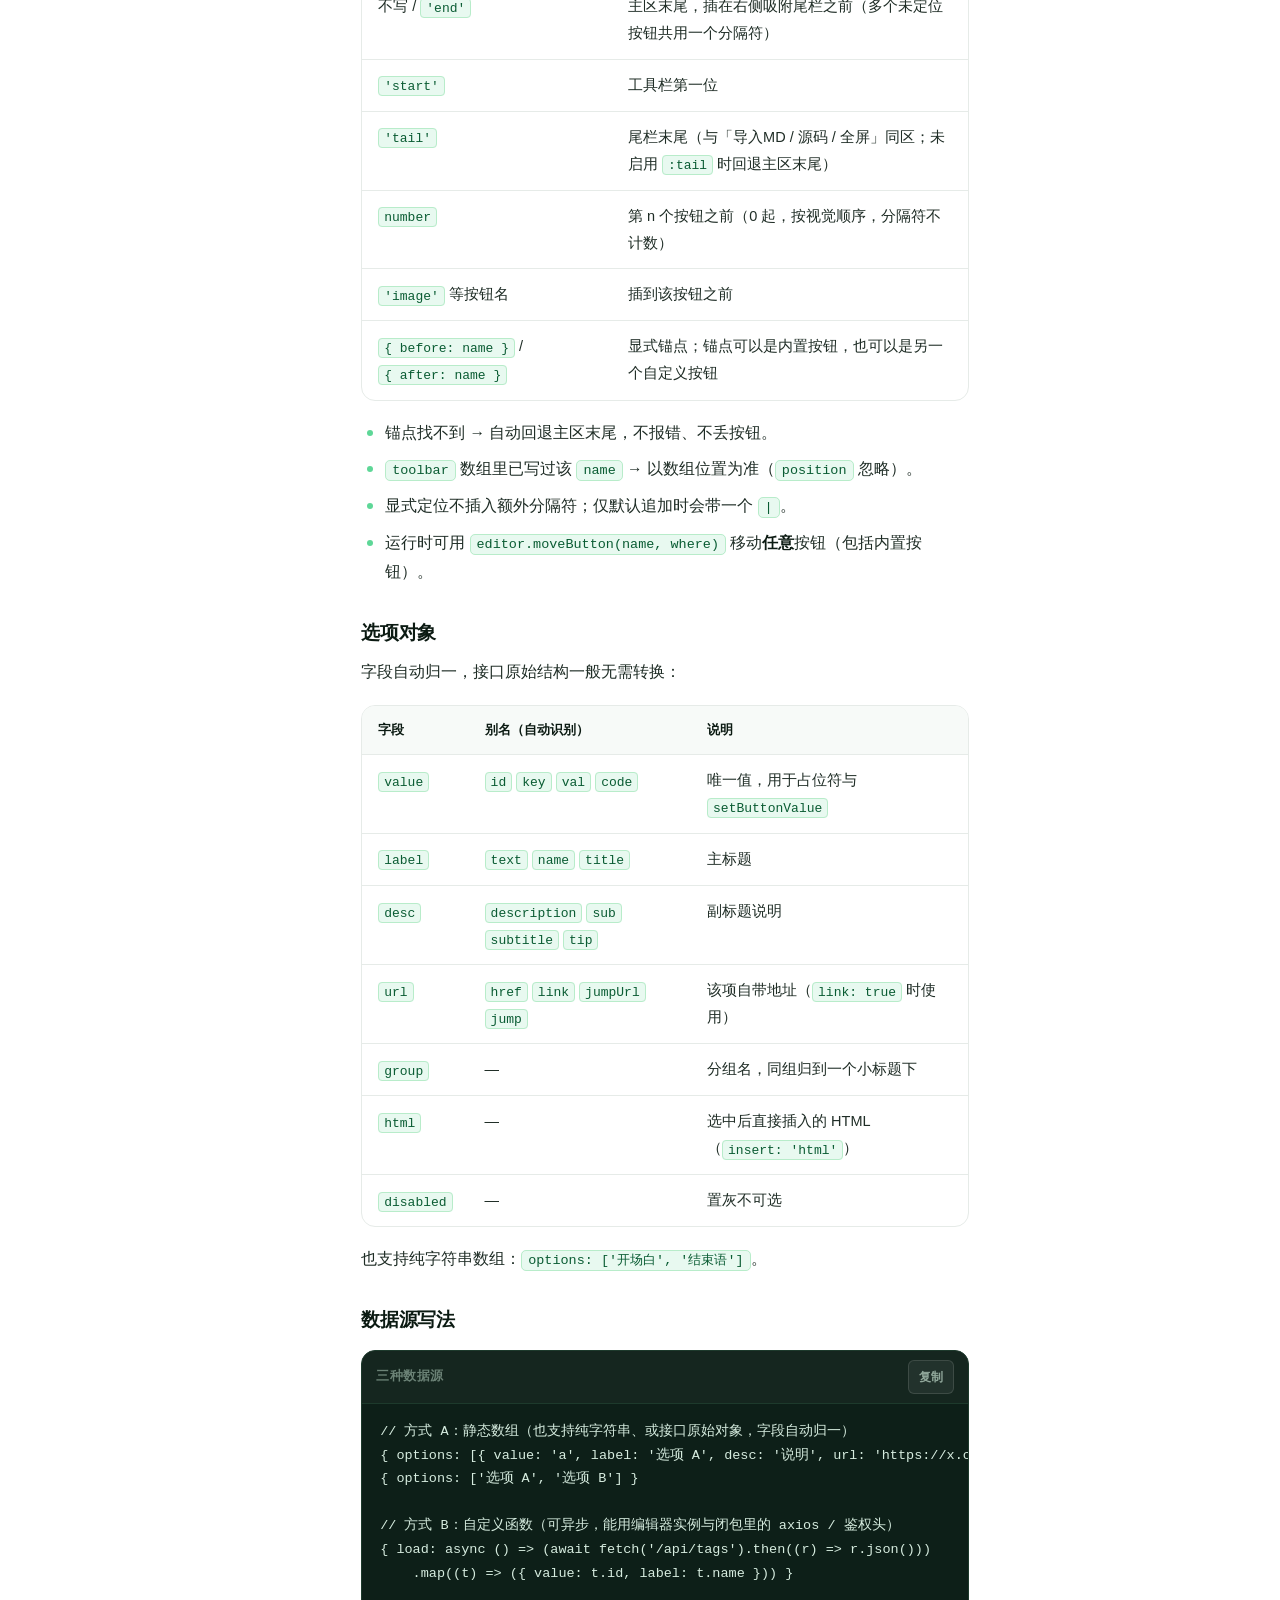
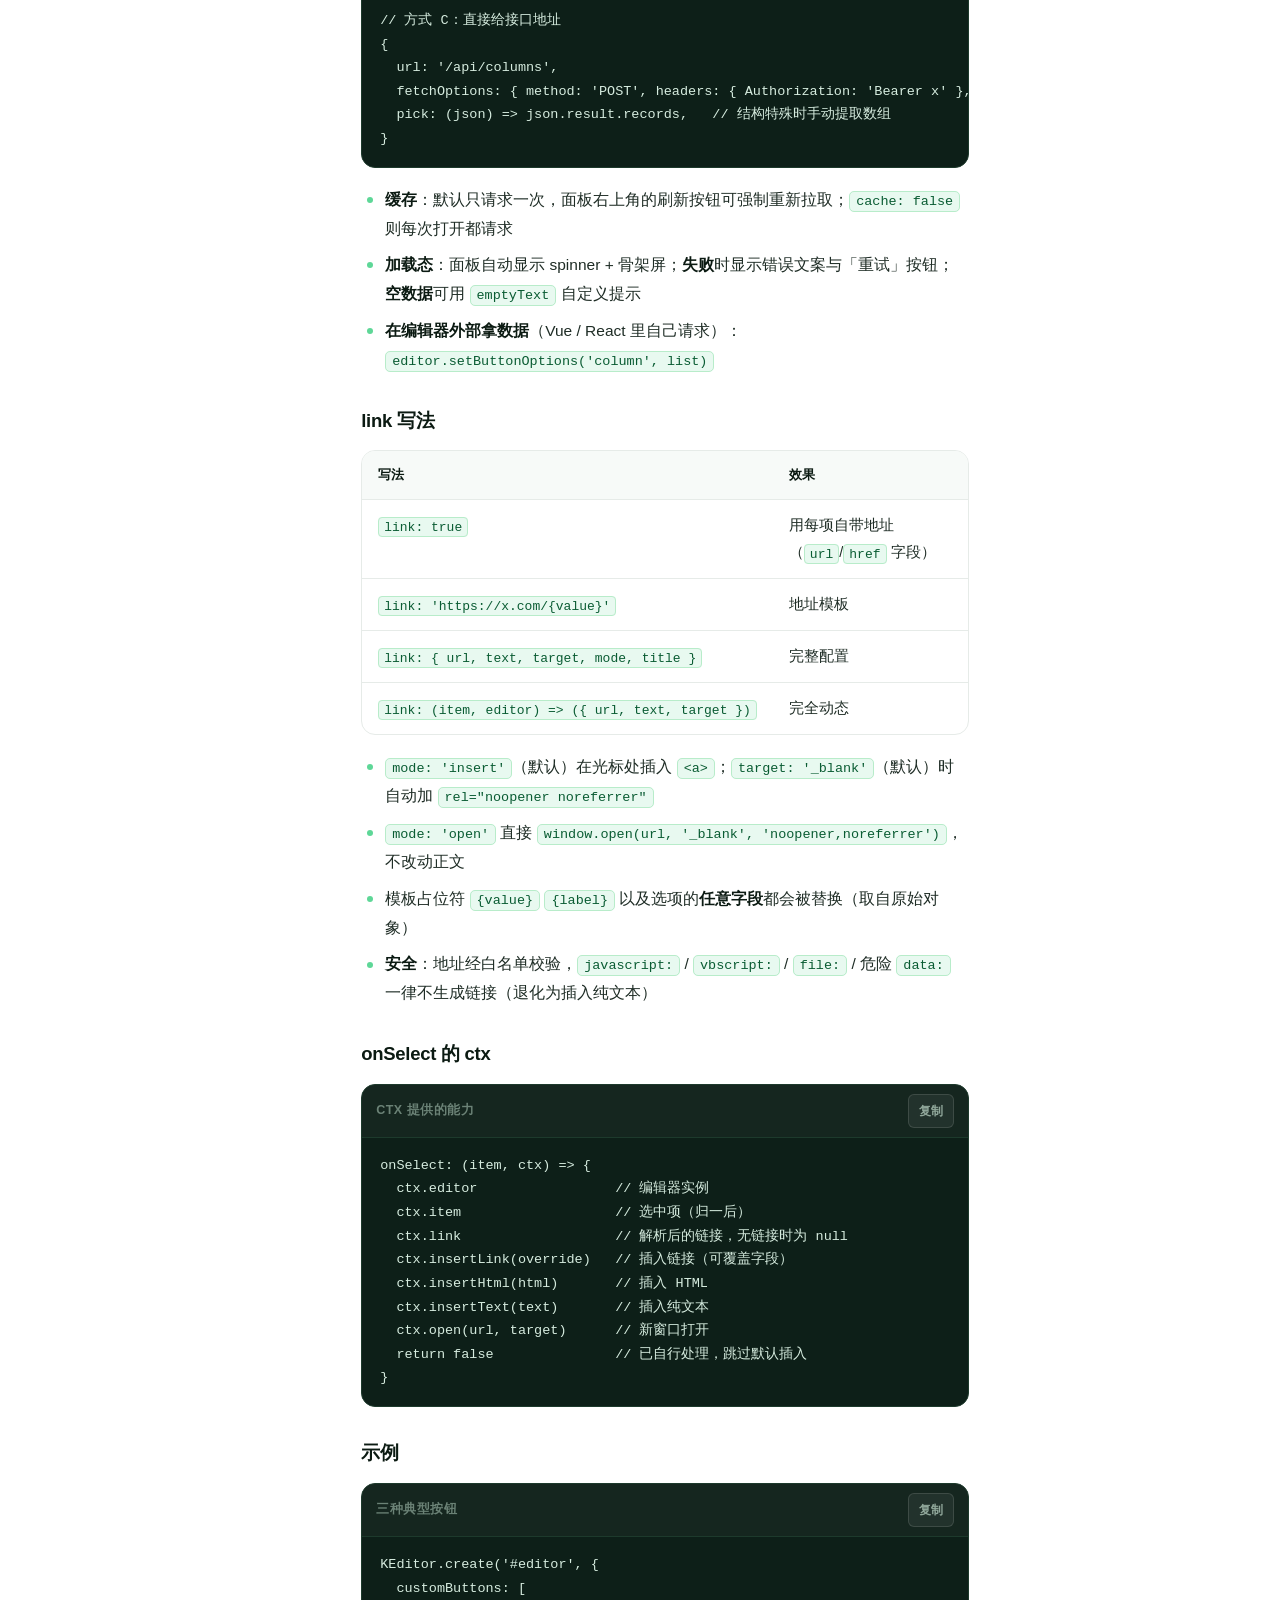
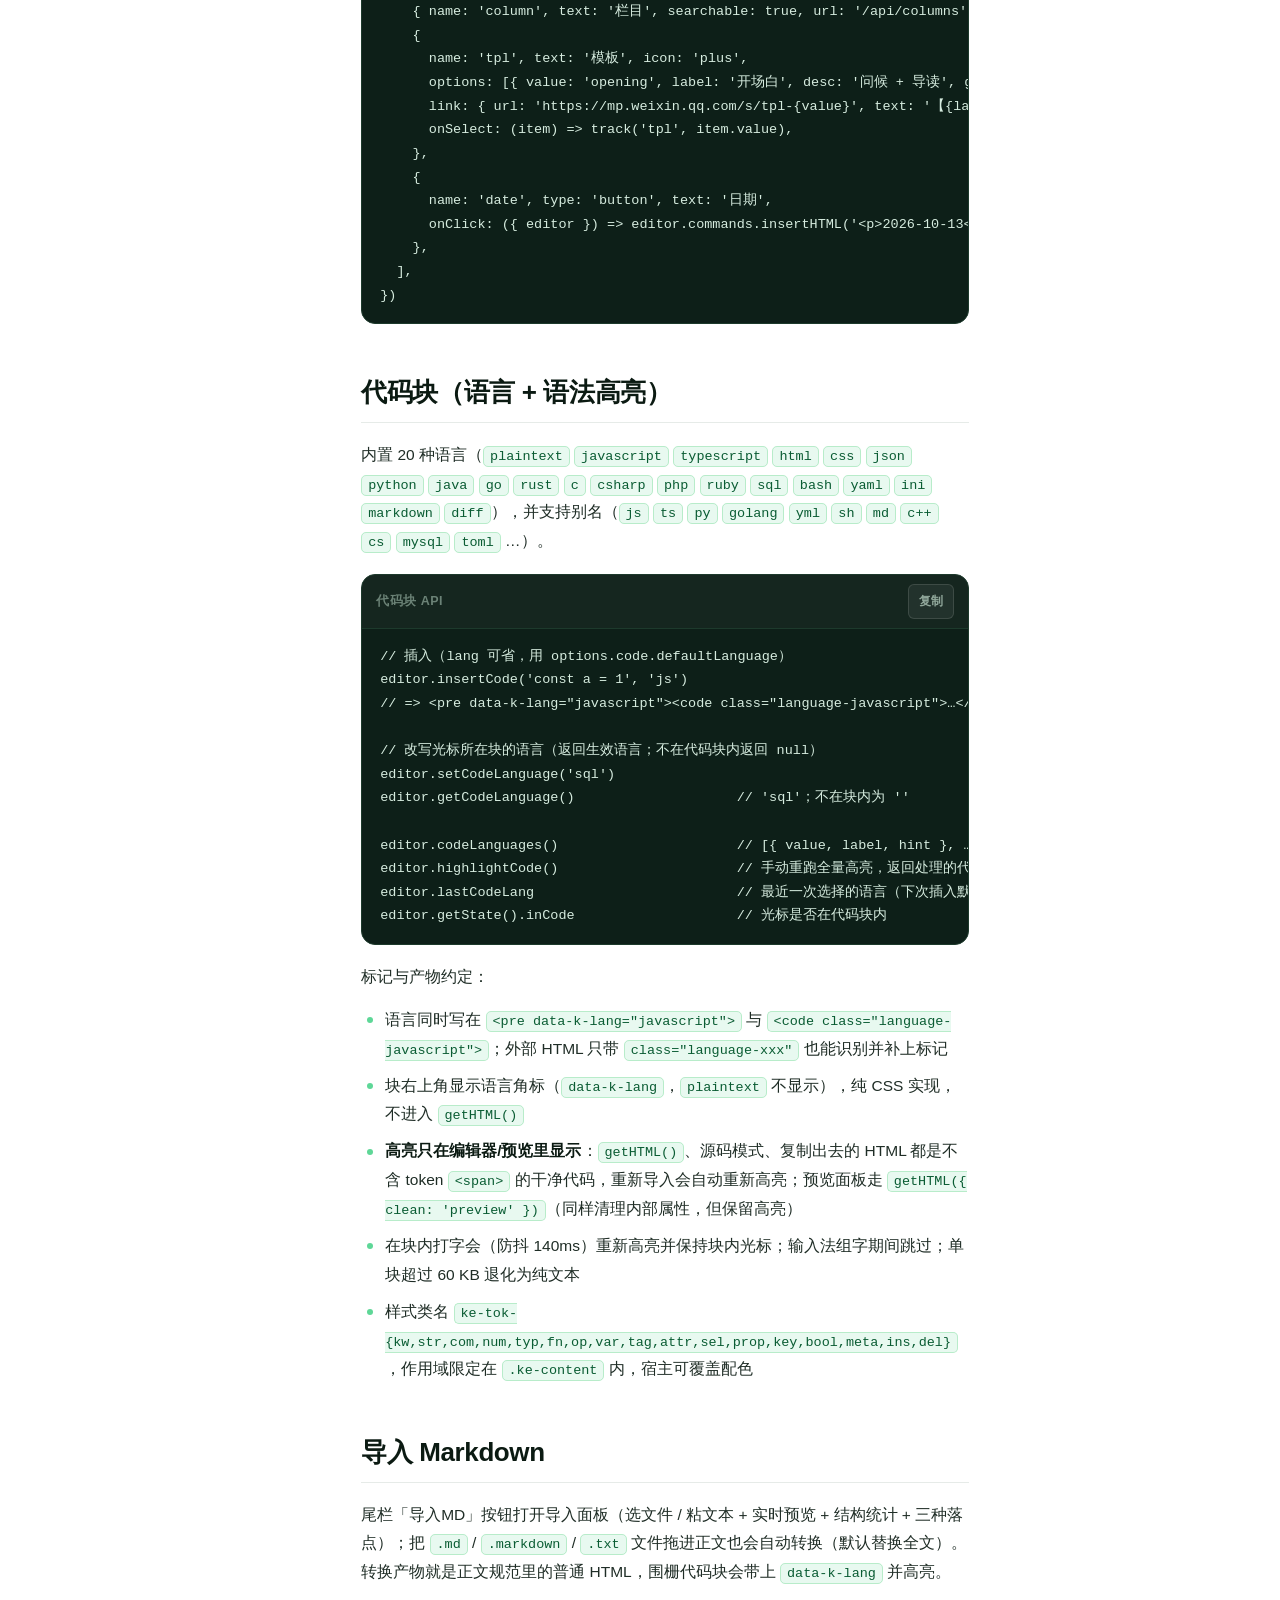
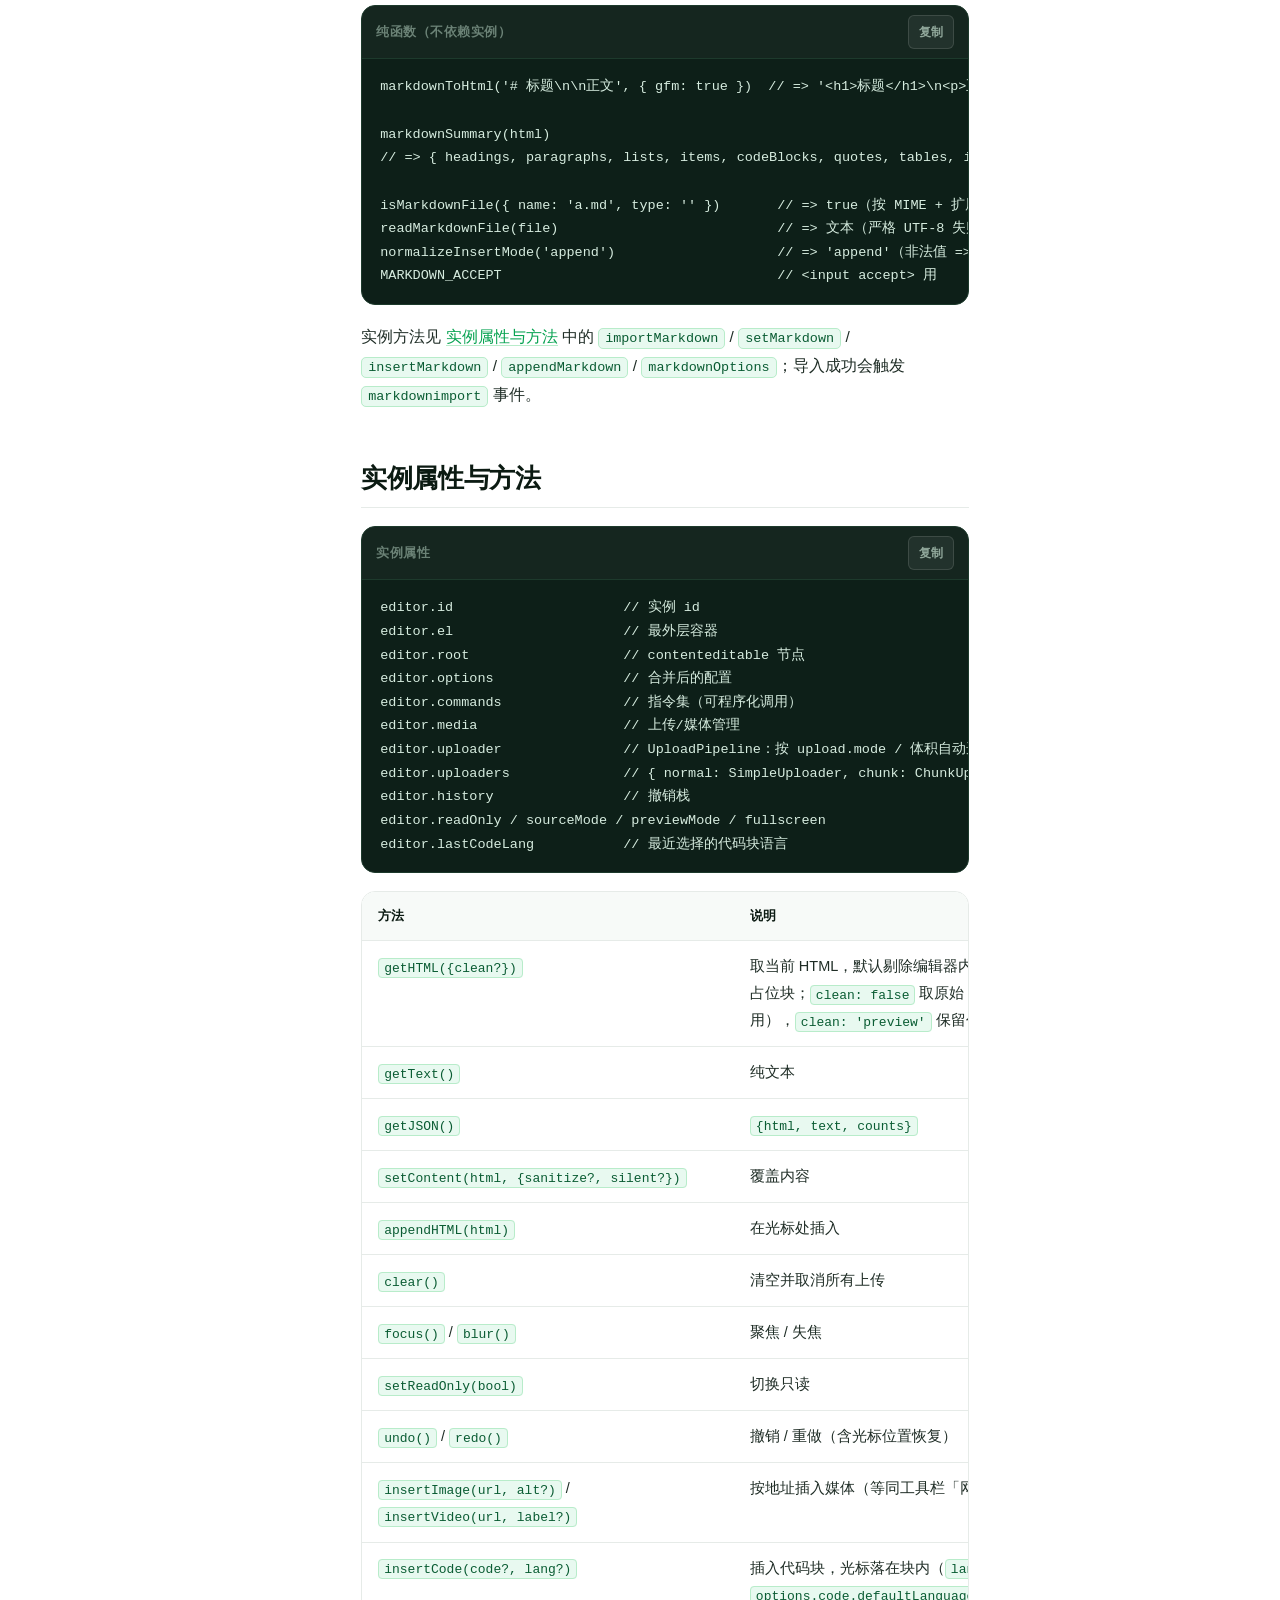
==== commit 4e17f0f2: "修复MD导入问题" ====
--- a/api.html
+++ b/api.html
@@ -25,7 +25,7 @@
         <path d="M11 8.5v15M11 16.2l7.2-7.7M11 15.6l7.6 7.9" stroke="#fff" stroke-width="2.4" stroke-linecap="round" stroke-linejoin="round" fill="none"></path>
       </svg>
       KEditor
-      <span class="brand__ver">v1.0.9</span>
+      <span class="brand__ver">v1.0.10</span>
     </a>
 
     <nav class="nav">
@@ -718,7 +718,7 @@
           <span>window.KEditor</span>
           <button class="copy-btn" type="button">复制</button>
         </div>
-<pre><code>KEditor.version                 // '1.0.9'
+<pre><code>KEditor.version                 // '1.0.10'
 KEditor.create(el, options)    // 工厂方法，等价于 new KEditor(...)
 
 // 净化 / 格式化
@@ -848,7 +848,7 @@
 
     <div class="site-footer__bottom">
       <span>MIT License © 2026 KEditor</span>
-      <span>版本 v1.0.9 · 样式随 JS 注入，无需引入 CSS</span>
+      <span>版本 v1.0.10 · 样式随 JS 注入，无需引入 CSS</span>
     </div>
   </div>
 </footer>
